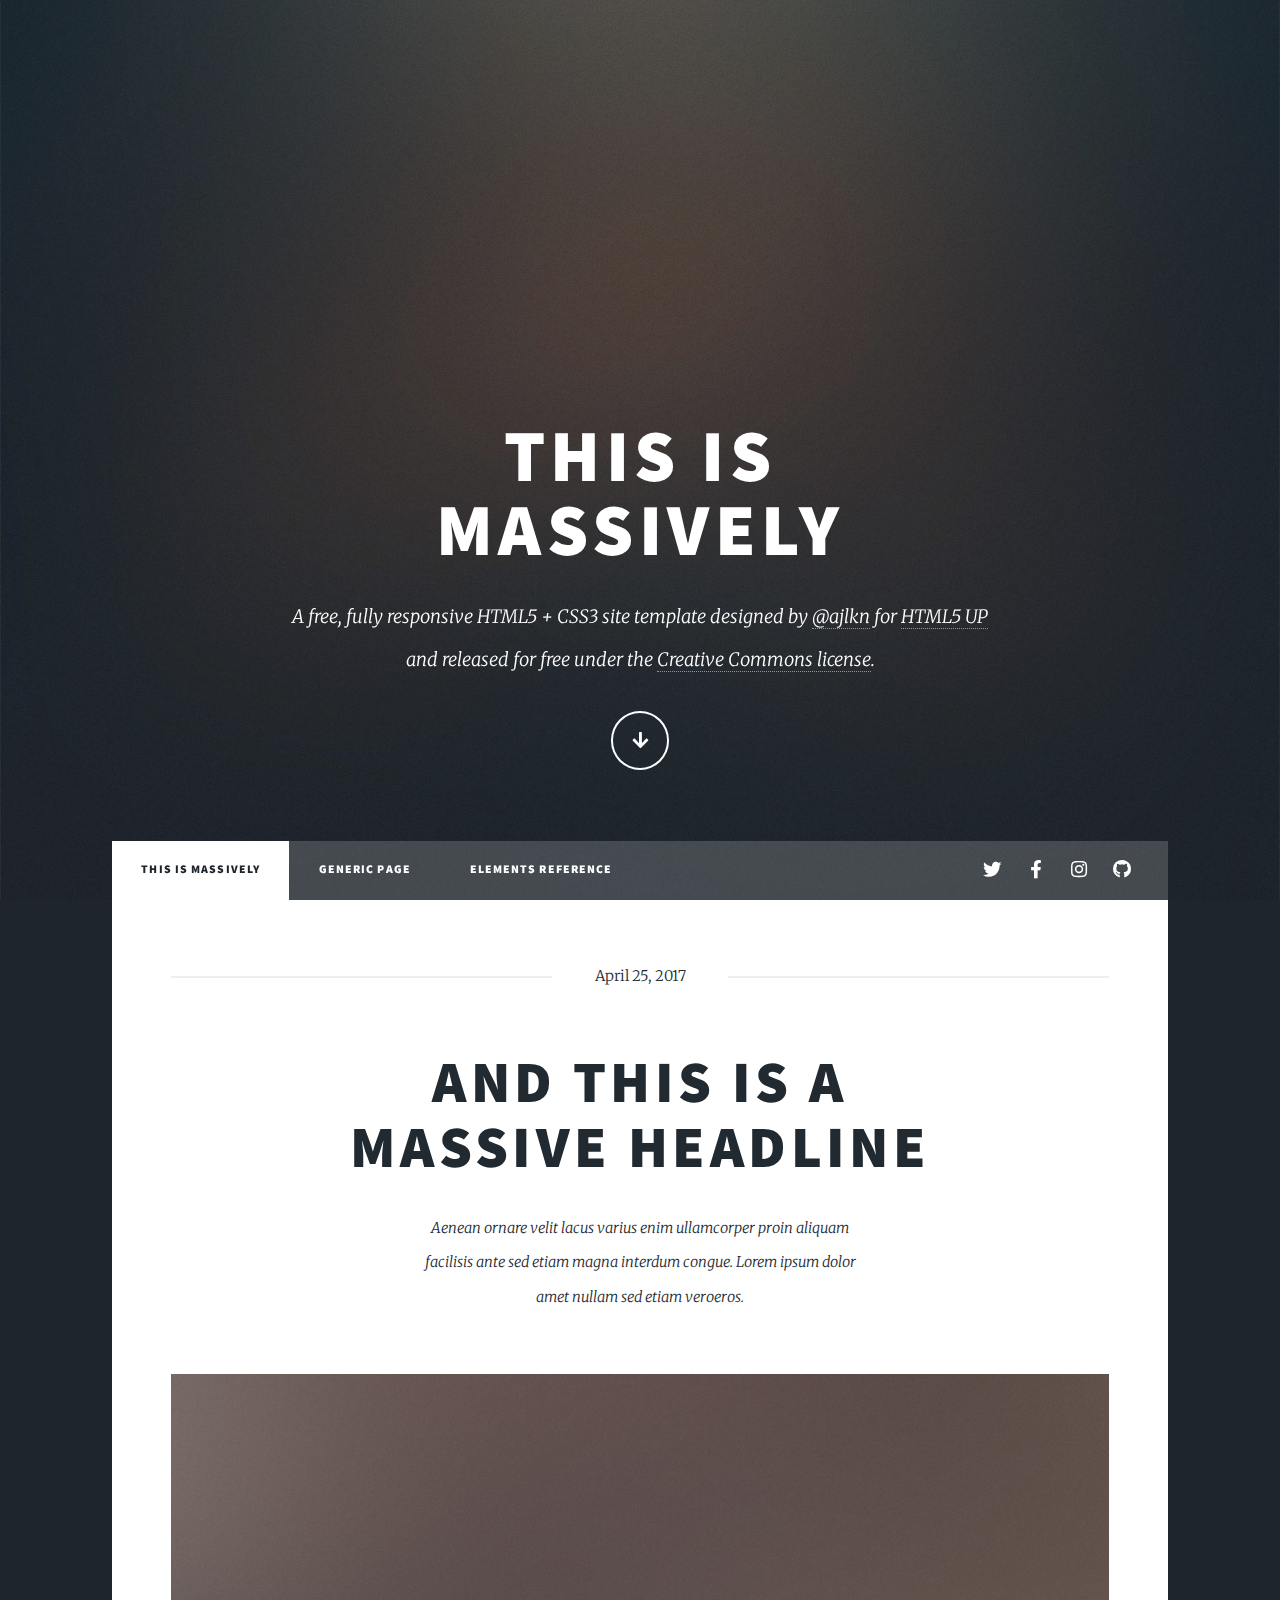
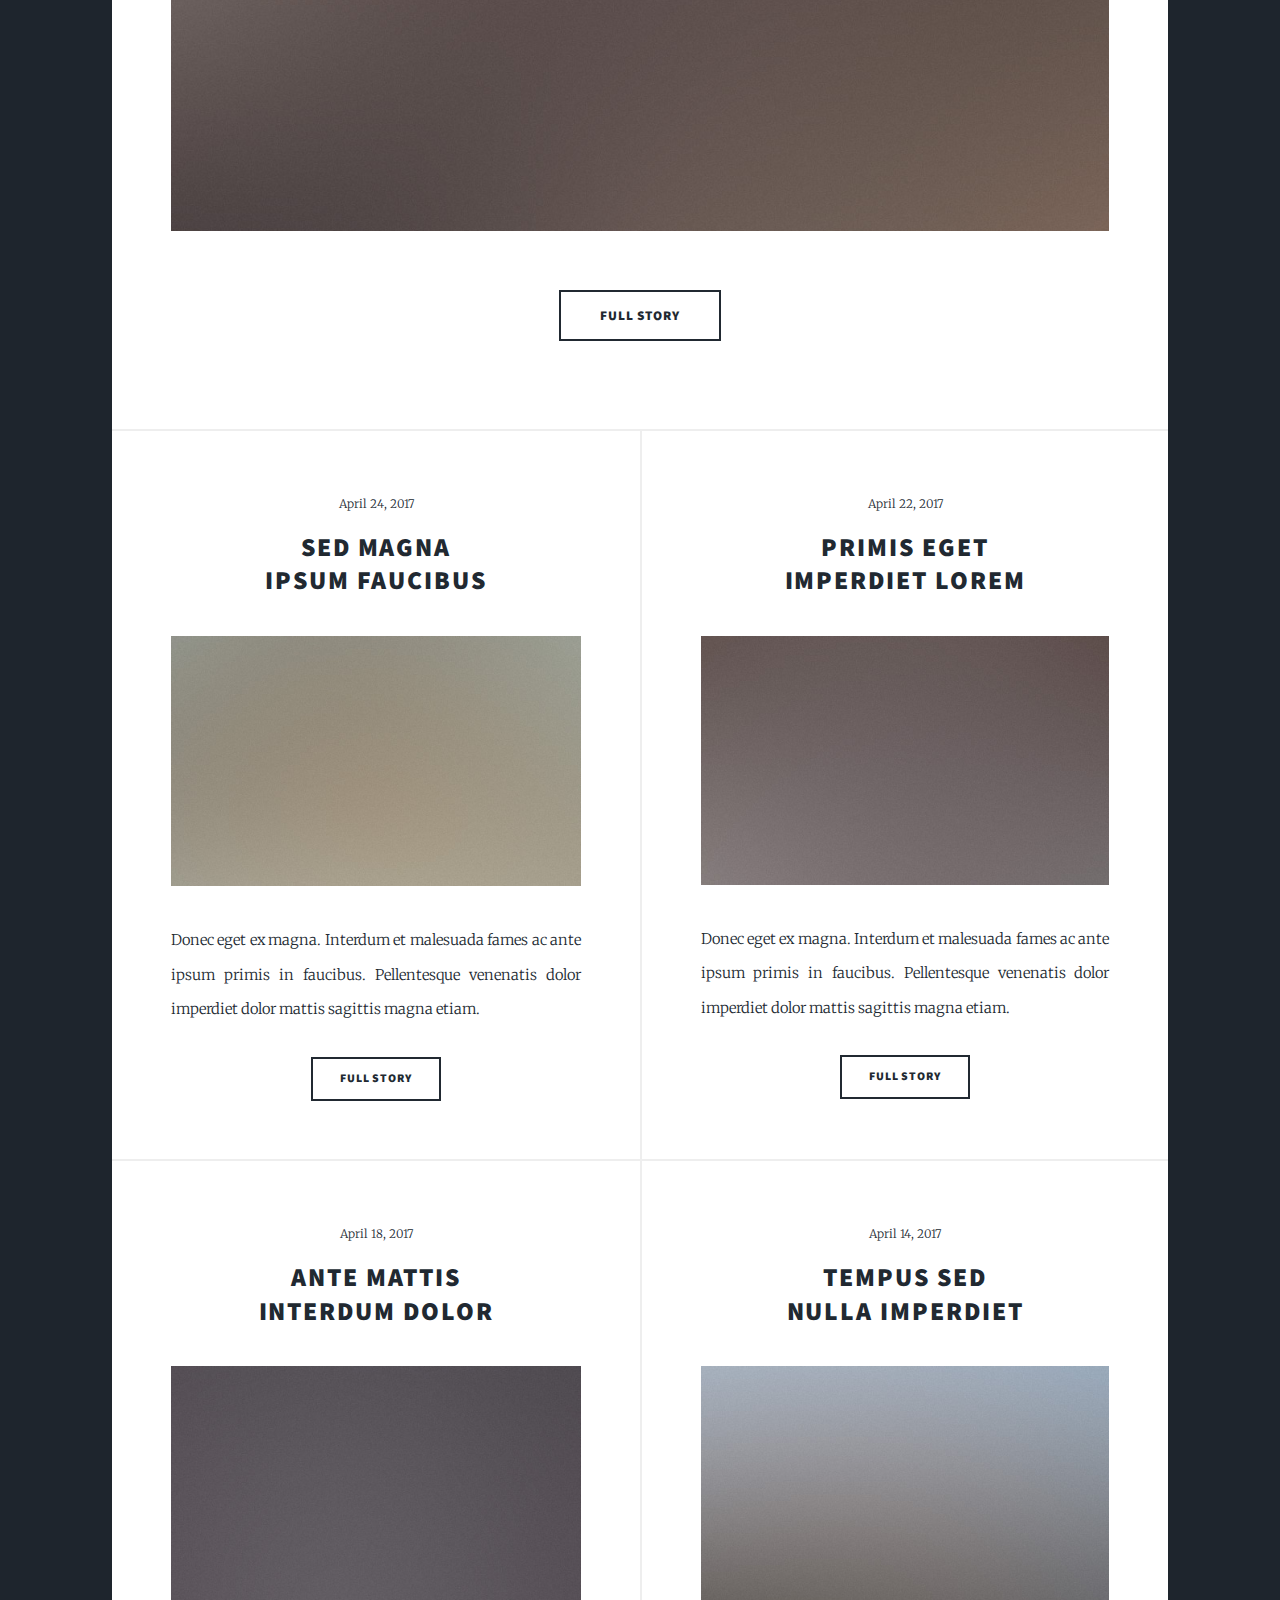
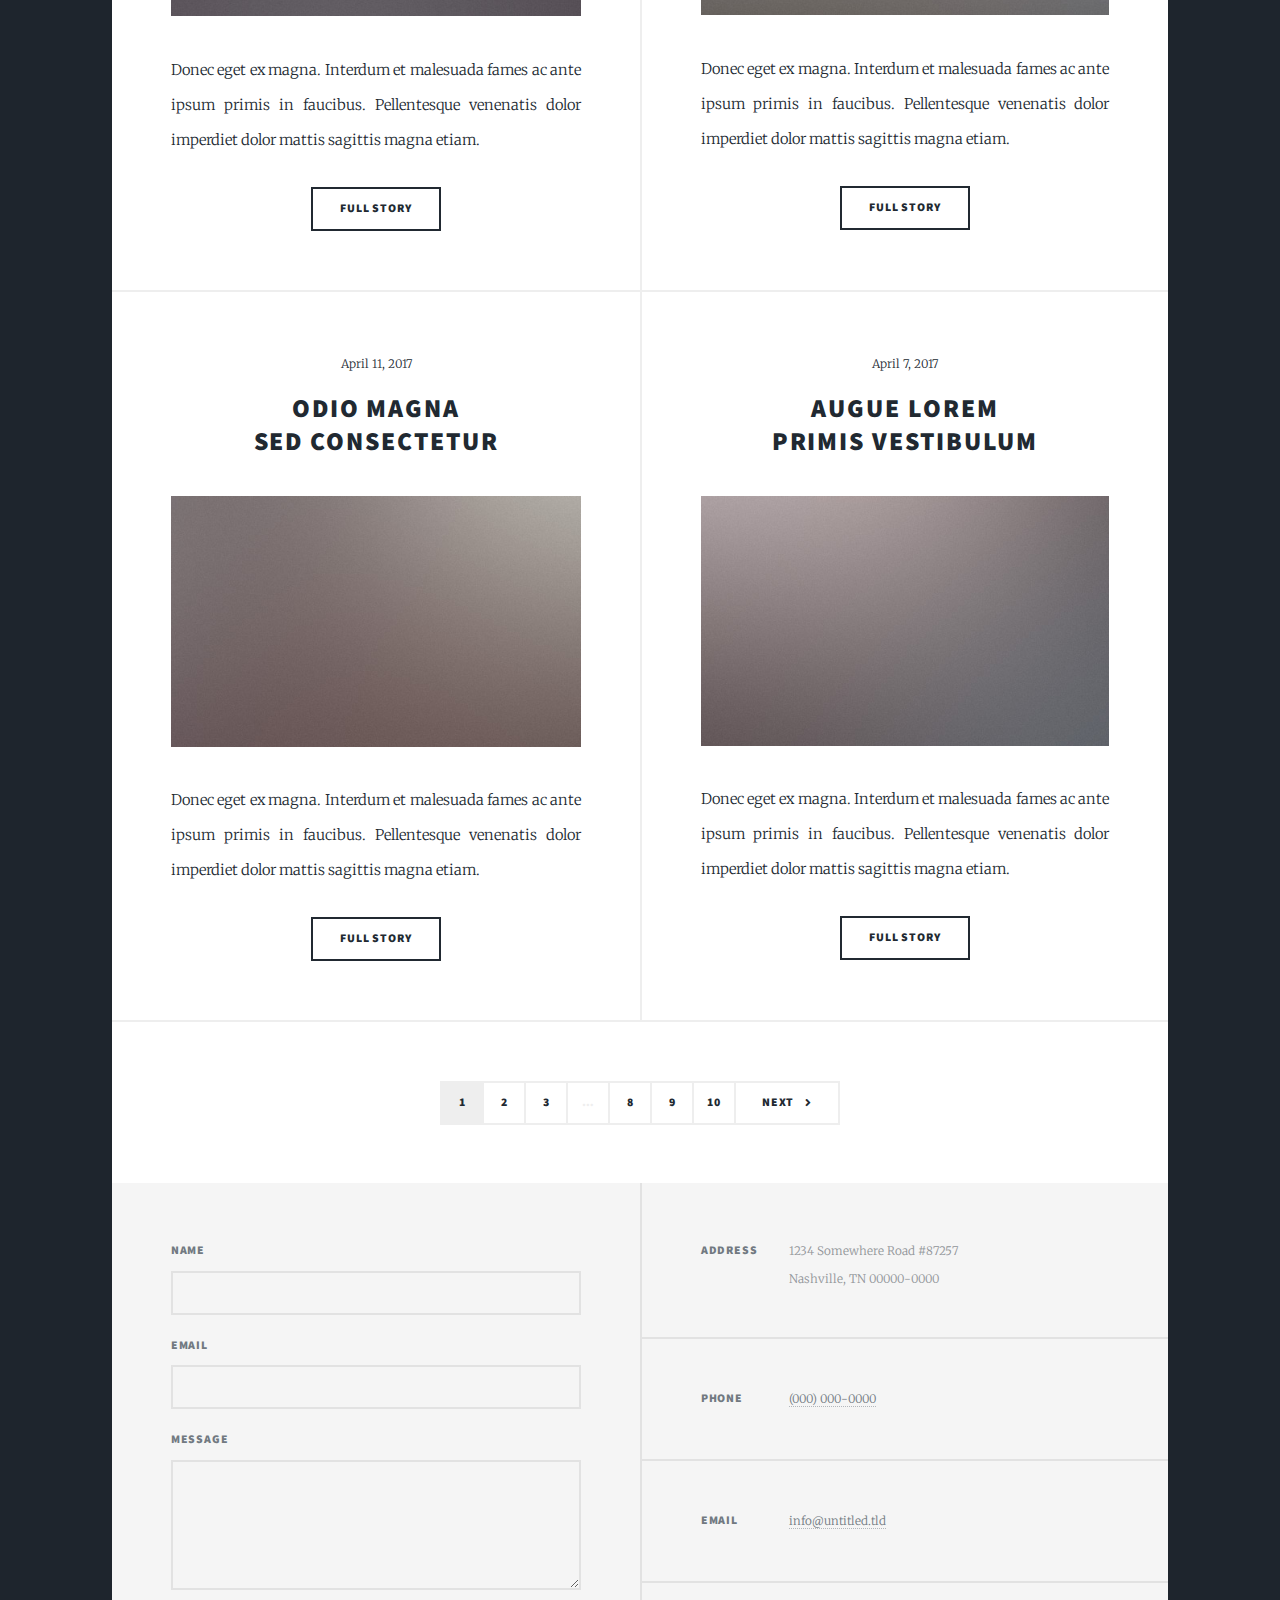
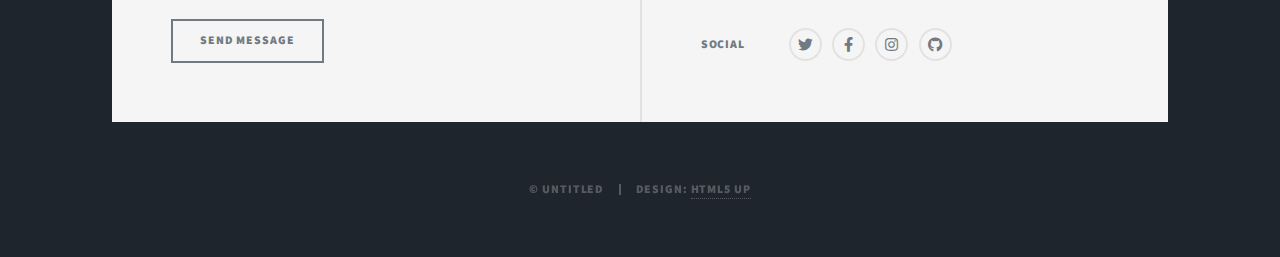
==== index.html @ b2ac71bd "first commit" ====
<!DOCTYPE HTML>
<!--
	Massively by HTML5 UP
	html5up.net | @ajlkn
	Free for personal and commercial use under the CCA 3.0 license (html5up.net/license)
-->
<html>
	<head>
		<title>Massively by HTML5 UP</title>
		<meta charset="utf-8" />
		<meta name="viewport" content="width=device-width, initial-scale=1, user-scalable=no" />
		<link rel="stylesheet" href="assets/css/main.css" />
		<noscript><link rel="stylesheet" href="assets/css/noscript.css" /></noscript>
	</head>
	<body class="is-preload">

		<!-- Wrapper -->
			<div id="wrapper" class="fade-in">

				<!-- Intro -->
					<div id="intro">
						<h1>This is<br />
						Massively</h1>
						<p>A free, fully responsive HTML5 + CSS3 site template designed by <a href="https://twitter.com/ajlkn">@ajlkn</a> for <a href="https://html5up.net">HTML5 UP</a><br />
						and released for free under the <a href="https://html5up.net/license">Creative Commons license</a>.</p>
						<ul class="actions">
							<li><a href="#header" class="button icon solid solo fa-arrow-down scrolly">Continue</a></li>
						</ul>
					</div>

				<!-- Header -->
					<header id="header">
						<a href="index.html" class="logo">Massively</a>
					</header>

				<!-- Nav -->
					<nav id="nav">
						<ul class="links">
							<li class="active"><a href="index.html">This is Massively</a></li>
							<li><a href="generic.html">Generic Page</a></li>
							<li><a href="elements.html">Elements Reference</a></li>
						</ul>
						<ul class="icons">
							<li><a href="#" class="icon brands fa-twitter"><span class="label">Twitter</span></a></li>
							<li><a href="#" class="icon brands fa-facebook-f"><span class="label">Facebook</span></a></li>
							<li><a href="#" class="icon brands fa-instagram"><span class="label">Instagram</span></a></li>
							<li><a href="#" class="icon brands fa-github"><span class="label">GitHub</span></a></li>
						</ul>
					</nav>

				<!-- Main -->
					<div id="main">

						<!-- Featured Post -->
							<article class="post featured">
								<header class="major">
									<span class="date">April 25, 2017</span>
									<h2><a href="#">And this is a<br />
									massive headline</a></h2>
									<p>Aenean ornare velit lacus varius enim ullamcorper proin aliquam<br />
									facilisis ante sed etiam magna interdum congue. Lorem ipsum dolor<br />
									amet nullam sed etiam veroeros.</p>
								</header>
								<a href="#" class="image main"><img src="images/pic01.jpg" alt="" /></a>
								<ul class="actions special">
									<li><a href="#" class="button large">Full Story</a></li>
								</ul>
							</article>

						<!-- Posts -->
							<section class="posts">
								<article>
									<header>
										<span class="date">April 24, 2017</span>
										<h2><a href="#">Sed magna<br />
										ipsum faucibus</a></h2>
									</header>
									<a href="#" class="image fit"><img src="images/pic02.jpg" alt="" /></a>
									<p>Donec eget ex magna. Interdum et malesuada fames ac ante ipsum primis in faucibus. Pellentesque venenatis dolor imperdiet dolor mattis sagittis magna etiam.</p>
									<ul class="actions special">
										<li><a href="#" class="button">Full Story</a></li>
									</ul>
								</article>
								<article>
									<header>
										<span class="date">April 22, 2017</span>
										<h2><a href="#">Primis eget<br />
										imperdiet lorem</a></h2>
									</header>
									<a href="#" class="image fit"><img src="images/pic03.jpg" alt="" /></a>
									<p>Donec eget ex magna. Interdum et malesuada fames ac ante ipsum primis in faucibus. Pellentesque venenatis dolor imperdiet dolor mattis sagittis magna etiam.</p>
									<ul class="actions special">
										<li><a href="#" class="button">Full Story</a></li>
									</ul>
								</article>
								<article>
									<header>
										<span class="date">April 18, 2017</span>
										<h2><a href="#">Ante mattis<br />
										interdum dolor</a></h2>
									</header>
									<a href="#" class="image fit"><img src="images/pic04.jpg" alt="" /></a>
									<p>Donec eget ex magna. Interdum et malesuada fames ac ante ipsum primis in faucibus. Pellentesque venenatis dolor imperdiet dolor mattis sagittis magna etiam.</p>
									<ul class="actions special">
										<li><a href="#" class="button">Full Story</a></li>
									</ul>
								</article>
								<article>
									<header>
										<span class="date">April 14, 2017</span>
										<h2><a href="#">Tempus sed<br />
										nulla imperdiet</a></h2>
									</header>
									<a href="#" class="image fit"><img src="images/pic05.jpg" alt="" /></a>
									<p>Donec eget ex magna. Interdum et malesuada fames ac ante ipsum primis in faucibus. Pellentesque venenatis dolor imperdiet dolor mattis sagittis magna etiam.</p>
									<ul class="actions special">
										<li><a href="#" class="button">Full Story</a></li>
									</ul>
								</article>
								<article>
									<header>
										<span class="date">April 11, 2017</span>
										<h2><a href="#">Odio magna<br />
										sed consectetur</a></h2>
									</header>
									<a href="#" class="image fit"><img src="images/pic06.jpg" alt="" /></a>
									<p>Donec eget ex magna. Interdum et malesuada fames ac ante ipsum primis in faucibus. Pellentesque venenatis dolor imperdiet dolor mattis sagittis magna etiam.</p>
									<ul class="actions special">
										<li><a href="#" class="button">Full Story</a></li>
									</ul>
								</article>
								<article>
									<header>
										<span class="date">April 7, 2017</span>
										<h2><a href="#">Augue lorem<br />
										primis vestibulum</a></h2>
									</header>
									<a href="#" class="image fit"><img src="images/pic07.jpg" alt="" /></a>
									<p>Donec eget ex magna. Interdum et malesuada fames ac ante ipsum primis in faucibus. Pellentesque venenatis dolor imperdiet dolor mattis sagittis magna etiam.</p>
									<ul class="actions special">
										<li><a href="#" class="button">Full Story</a></li>
									</ul>
								</article>
							</section>

						<!-- Footer -->
							<footer>
								<div class="pagination">
									<!--<a href="#" class="previous">Prev</a>-->
									<a href="#" class="page active">1</a>
									<a href="#" class="page">2</a>
									<a href="#" class="page">3</a>
									<span class="extra">&hellip;</span>
									<a href="#" class="page">8</a>
									<a href="#" class="page">9</a>
									<a href="#" class="page">10</a>
									<a href="#" class="next">Next</a>
								</div>
							</footer>

					</div>

				<!-- Footer -->
					<footer id="footer">
						<section>
							<form method="post" action="#">
								<div class="fields">
									<div class="field">
										<label for="name">Name</label>
										<input type="text" name="name" id="name" />
									</div>
									<div class="field">
										<label for="email">Email</label>
										<input type="text" name="email" id="email" />
									</div>
									<div class="field">
										<label for="message">Message</label>
										<textarea name="message" id="message" rows="3"></textarea>
									</div>
								</div>
								<ul class="actions">
									<li><input type="submit" value="Send Message" /></li>
								</ul>
							</form>
						</section>
						<section class="split contact">
							<section class="alt">
								<h3>Address</h3>
								<p>1234 Somewhere Road #87257<br />
								Nashville, TN 00000-0000</p>
							</section>
							<section>
								<h3>Phone</h3>
								<p><a href="#">(000) 000-0000</a></p>
							</section>
							<section>
								<h3>Email</h3>
								<p><a href="#">info@untitled.tld</a></p>
							</section>
							<section>
								<h3>Social</h3>
								<ul class="icons alt">
									<li><a href="#" class="icon brands alt fa-twitter"><span class="label">Twitter</span></a></li>
									<li><a href="#" class="icon brands alt fa-facebook-f"><span class="label">Facebook</span></a></li>
									<li><a href="#" class="icon brands alt fa-instagram"><span class="label">Instagram</span></a></li>
									<li><a href="#" class="icon brands alt fa-github"><span class="label">GitHub</span></a></li>
								</ul>
							</section>
						</section>
					</footer>

				<!-- Copyright -->
					<div id="copyright">
						<ul><li>&copy; Untitled</li><li>Design: <a href="https://html5up.net">HTML5 UP</a></li></ul>
					</div>

			</div>

		<!-- Scripts -->
			<script src="assets/js/jquery.min.js"></script>
			<script src="assets/js/jquery.scrollex.min.js"></script>
			<script src="assets/js/jquery.scrolly.min.js"></script>
			<script src="assets/js/browser.min.js"></script>
			<script src="assets/js/breakpoints.min.js"></script>
			<script src="assets/js/util.js"></script>
			<script src="assets/js/main.js"></script>

	</body>
</html>
---- assets/css/main.css ----
@import url(fontawesome-all.min.css);
@import url("https://fonts.googleapis.com/css?family=Merriweather:300,700,300italic,700italic|Source+Sans+Pro:900");

/*
	Massively by HTML5 UP
	html5up.net | @ajlkn
	Free for personal and commercial use under the CCA 3.0 license (html5up.net/license)
*/

html, body, div, span, applet, object,
iframe, h1, h2, h3, h4, h5, h6, p, blockquote,
pre, a, abbr, acronym, address, big, cite,
code, del, dfn, em, img, ins, kbd, q, s, samp,
small, strike, strong, sub, sup, tt, var, b,
u, i, center, dl, dt, dd, ol, ul, li, fieldset,
form, label, legend, table, caption, tbody,
tfoot, thead, tr, th, td, article, aside,
canvas, details, embed, figure, figcaption,
footer, header, hgroup, menu, nav, output, ruby,
section, summary, time, mark, audio, video {
	margin: 0;
	padding: 0;
	border: 0;
	font-size: 100%;
	font: inherit;
	vertical-align: baseline;}

article, aside, details, figcaption, figure,
footer, header, hgroup, menu, nav, section {
	display: block;}

body {
	line-height: 1;
}

ol, ul {
	list-style: none;
}

blockquote, q {
	quotes: none;
}

	blockquote:before, blockquote:after, q:before, q:after {
		content: '';
		content: none;
	}

table {
	border-collapse: collapse;
	border-spacing: 0;
}

body {
	-webkit-text-size-adjust: none;
}

mark {
	background-color: transparent;
	color: inherit;
}

input::-moz-focus-inner {
	border: 0;
	padding: 0;
}

input, select, textarea {
	-moz-appearance: none;
	-webkit-appearance: none;
	-ms-appearance: none;
	appearance: none;
}

/* Basic */

	@-ms-viewport {
		width: device-width;
	}

	body {
		-ms-overflow-style: scrollbar;
	}

	@media screen and (max-width: 480px) {

		html, body {
			min-width: 320px;
		}

	}

	html {
		box-sizing: border-box;
	}

	*, *:before, *:after {
		box-sizing: inherit;
	}

	body {
		background-color: #1e252d;
	}

		body.is-preload *, body.is-preload *:before, body.is-preload *:after {
			-moz-animation: none !important;
			-webkit-animation: none !important;
			-ms-animation: none !important;
			animation: none !important;
			-moz-transition: none !important;
			-webkit-transition: none !important;
			-ms-transition: none !important;
			transition: none !important;
		}

/* Type */

	html {
		font-size: 16pt;
	}

		@media screen and (max-width: 1680px) {

			html {
				font-size: 12pt;
			}

		}

		@media screen and (max-width: 1280px) {

			html {
				font-size: 11pt;
			}

		}

		@media screen and (max-width: 360px) {

			html {
				font-size: 10pt;
			}

		}

	body {
		color: #212931;
	}

	body, input, select, textarea {
		font-family: "Merriweather", Georgia, serif;
		font-weight: 300;
		font-size: 1rem;
		line-height: 2.375;
	}

	a {
		-moz-transition: color 0.2s ease-in-out, background-color 0.2s ease-in-out, border-color 0.2s ease-in-out, box-shadow 0.2s ease-in-out;
		-webkit-transition: color 0.2s ease-in-out, background-color 0.2s ease-in-out, border-color 0.2s ease-in-out, box-shadow 0.2s ease-in-out;
		-ms-transition: color 0.2s ease-in-out, background-color 0.2s ease-in-out, border-color 0.2s ease-in-out, box-shadow 0.2s ease-in-out;
		transition: color 0.2s ease-in-out, background-color 0.2s ease-in-out, border-color 0.2s ease-in-out, box-shadow 0.2s ease-in-out;
		border-bottom: dotted 1px;
		text-decoration: none;
	}

		a:hover {
			border-bottom-color: transparent;
		}

	strong, b {
		font-weight: 600;
	}

	em, i {
		font-style: italic;
	}

	p {
		text-align: justify;
		margin: 0 0 2rem 0;
	}

	h1, h2, h3, h4, h5, h6 {
		font-family: "Source Sans Pro", Helvetica, sans-serif;
		font-weight: 900;
		line-height: 1.5;
		letter-spacing: 0.075em;
		text-transform: uppercase;
		margin: 0 0 1rem 0;
	}

		h1 a, h2 a, h3 a, h4 a, h5 a, h6 a {
			border-bottom: 0;
			color: inherit;
			text-decoration: none;
		}

	h1 {
		font-size: 4rem;
		line-height: 1.1;
		margin: 0 0 2rem 0;
	}

	h2 {
		font-size: 1.75rem;
		line-height: 1.3;
		margin: 0 0 1.5rem 0;
	}

	h3 {
		font-size: 1.25rem;
		margin: 0 0 1.5rem 0;
	}

	h4 {
		font-size: 1rem;
	}

	h5 {
		font-size: 0.9rem;
	}

	h6 {
		font-size: 0.8rem;
	}

	sub {
		font-size: 0.8rem;
		position: relative;
		top: 0.5rem;
	}

	sup {
		font-size: 0.8rem;
		position: relative;
		top: -0.5rem;
	}

	blockquote {
		border-left: solid 4px;
		font-style: italic;
		margin: 0 0 2rem 0;
		padding: 0.5rem 0 0.5rem 2rem;
	}

	code {
		border: solid 2px;
		font-family: "Courier New", monospace;
		font-size: 0.9rem;
		margin: 0 0.25rem;
		padding: 0.25rem 0.65rem;
	}

	pre {
		-webkit-overflow-scrolling: touch;
		font-family: "Courier New", monospace;
		font-size: 0.9rem;
		margin: 0 0 2rem 0;
	}

		pre code {
			display: block;
			line-height: 1.75;
			padding: 1rem 1.5rem;
			overflow-x: auto;
		}

	hr {
		border: 0;
		border-bottom: solid 2px;
		margin: 3rem 0;
	}

		hr.major {
			margin: 5rem 0;
		}

	.align-left {
		text-align: left;
	}

	.align-center {
		text-align: center;
	}

	.align-right {
		text-align: right;
	}

	input, select, textarea {
		color: #212931;
	}

	a {
		color: #212931;
		border-bottom-color: rgba(33, 41, 49, 0.5);
	}

		a:hover {
			border-bottom-color: transparent;
			color: #18bfef !important;
		}

	strong, b {
		color: #212931;
	}

	h1, h2, h3, h4, h5, h6 {
		color: #212931;
	}

	blockquote {
		border-left-color: #eeeeee;
	}

	code {
		background: rgba(220, 220, 220, 0.25);
		border-color: #eeeeee;
	}

	hr {
		border-bottom-color: #eeeeee;
	}

/* Row */

	.row {
		display: flex;
		flex-wrap: wrap;
		box-sizing: border-box;
		align-items: stretch;
	}

		.row > * {
			box-sizing: border-box;
		}

		.row.gtr-uniform > * > :last-child {
			margin-bottom: 0;
		}

		.row.aln-left {
			justify-content: flex-start;
		}

		.row.aln-center {
			justify-content: center;
		}

		.row.aln-right {
			justify-content: flex-end;
		}

		.row.aln-top {
			align-items: flex-start;
		}

		.row.aln-middle {
			align-items: center;
		}

		.row.aln-bottom {
			align-items: flex-end;
		}

		.row > .imp {
			order: -1;
		}

		.row > .col-1 {
			width: 8.33333%;
		}

		.row > .off-1 {
			margin-left: 8.33333%;
		}

		.row > .col-2 {
			width: 16.66667%;
		}

		.row > .off-2 {
			margin-left: 16.66667%;
		}

		.row > .col-3 {
			width: 25%;
		}

		.row > .off-3 {
			margin-left: 25%;
		}

		.row > .col-4 {
			width: 33.33333%;
		}

		.row > .off-4 {
			margin-left: 33.33333%;
		}

		.row > .col-5 {
			width: 41.66667%;
		}

		.row > .off-5 {
			margin-left: 41.66667%;
		}

		.row > .col-6 {
			width: 50%;
		}

		.row > .off-6 {
			margin-left: 50%;
		}

		.row > .col-7 {
			width: 58.33333%;
		}

		.row > .off-7 {
			margin-left: 58.33333%;
		}

		.row > .col-8 {
			width: 66.66667%;
		}

		.row > .off-8 {
			margin-left: 66.66667%;
		}

		.row > .col-9 {
			width: 75%;
		}

		.row > .off-9 {
			margin-left: 75%;
		}

		.row > .col-10 {
			width: 83.33333%;
		}

		.row > .off-10 {
			margin-left: 83.33333%;
		}

		.row > .col-11 {
			width: 91.66667%;
		}

		.row > .off-11 {
			margin-left: 91.66667%;
		}

		.row > .col-12 {
			width: 100%;
		}

		.row > .off-12 {
			margin-left: 100%;
		}

		.row.gtr-0 {
			margin-top: 0;
			margin-left: 0rem;
		}

			.row.gtr-0 > * {
				padding: 0 0 0 0rem;
			}

			.row.gtr-0.gtr-uniform {
				margin-top: 0rem;
			}

				.row.gtr-0.gtr-uniform > * {
					padding-top: 0rem;
				}

		.row.gtr-25 {
			margin-top: 0;
			margin-left: -0.375rem;
		}

			.row.gtr-25 > * {
				padding: 0 0 0 0.375rem;
			}

			.row.gtr-25.gtr-uniform {
				margin-top: -0.375rem;
			}

				.row.gtr-25.gtr-uniform > * {
					padding-top: 0.375rem;
				}

		.row.gtr-50 {
			margin-top: 0;
			margin-left: -0.75rem;
		}

			.row.gtr-50 > * {
				padding: 0 0 0 0.75rem;
			}

			.row.gtr-50.gtr-uniform {
				margin-top: -0.75rem;
			}

				.row.gtr-50.gtr-uniform > * {
					padding-top: 0.75rem;
				}

		.row {
			margin-top: 0;
			margin-left: -1.5rem;
		}

			.row > * {
				padding: 0 0 0 1.5rem;
			}

			.row.gtr-uniform {
				margin-top: -1.5rem;
			}

				.row.gtr-uniform > * {
					padding-top: 1.5rem;
				}

		.row.gtr-150 {
			margin-top: 0;
			margin-left: -2.25rem;
		}

			.row.gtr-150 > * {
				padding: 0 0 0 2.25rem;
			}

			.row.gtr-150.gtr-uniform {
				margin-top: -2.25rem;
			}

				.row.gtr-150.gtr-uniform > * {
					padding-top: 2.25rem;
				}

		.row.gtr-200 {
			margin-top: 0;
			margin-left: -3rem;
		}

			.row.gtr-200 > * {
				padding: 0 0 0 3rem;
			}

			.row.gtr-200.gtr-uniform {
				margin-top: -3rem;
			}

				.row.gtr-200.gtr-uniform > * {
					padding-top: 3rem;
				}

		@media screen and (max-width: 1680px) {

			.row {
				display: flex;
				flex-wrap: wrap;
				box-sizing: border-box;
				align-items: stretch;
			}

				.row > * {
					box-sizing: border-box;
				}

				.row.gtr-uniform > * > :last-child {
					margin-bottom: 0;
				}

				.row.aln-left {
					justify-content: flex-start;
				}

				.row.aln-center {
					justify-content: center;
				}

				.row.aln-right {
					justify-content: flex-end;
				}

				.row.aln-top {
					align-items: flex-start;
				}

				.row.aln-middle {
					align-items: center;
				}

				.row.aln-bottom {
					align-items: flex-end;
				}

				.row > .imp-xlarge {
					order: -1;
				}

				.row > .col-1-xlarge {
					width: 8.33333%;
				}

				.row > .off-1-xlarge {
					margin-left: 8.33333%;
				}

				.row > .col-2-xlarge {
					width: 16.66667%;
				}

				.row > .off-2-xlarge {
					margin-left: 16.66667%;
				}

				.row > .col-3-xlarge {
					width: 25%;
				}

				.row > .off-3-xlarge {
					margin-left: 25%;
				}

				.row > .col-4-xlarge {
					width: 33.33333%;
				}

				.row > .off-4-xlarge {
					margin-left: 33.33333%;
				}

				.row > .col-5-xlarge {
					width: 41.66667%;
				}

				.row > .off-5-xlarge {
					margin-left: 41.66667%;
				}

				.row > .col-6-xlarge {
					width: 50%;
				}

				.row > .off-6-xlarge {
					margin-left: 50%;
				}

				.row > .col-7-xlarge {
					width: 58.33333%;
				}

				.row > .off-7-xlarge {
					margin-left: 58.33333%;
				}

				.row > .col-8-xlarge {
					width: 66.66667%;
				}

				.row > .off-8-xlarge {
					margin-left: 66.66667%;
				}

				.row > .col-9-xlarge {
					width: 75%;
				}

				.row > .off-9-xlarge {
					margin-left: 75%;
				}

				.row > .col-10-xlarge {
					width: 83.33333%;
				}

				.row > .off-10-xlarge {
					margin-left: 83.33333%;
				}

				.row > .col-11-xlarge {
					width: 91.66667%;
				}

				.row > .off-11-xlarge {
					margin-left: 91.66667%;
				}

				.row > .col-12-xlarge {
					width: 100%;
				}

				.row > .off-12-xlarge {
					margin-left: 100%;
				}

				.row.gtr-0 {
					margin-top: 0;
					margin-left: 0rem;
				}

					.row.gtr-0 > * {
						padding: 0 0 0 0rem;
					}

					.row.gtr-0.gtr-uniform {
						margin-top: 0rem;
					}

						.row.gtr-0.gtr-uniform > * {
							padding-top: 0rem;
						}

				.row.gtr-25 {
					margin-top: 0;
					margin-left: -0.375rem;
				}

					.row.gtr-25 > * {
						padding: 0 0 0 0.375rem;
					}

					.row.gtr-25.gtr-uniform {
						margin-top: -0.375rem;
					}

						.row.gtr-25.gtr-uniform > * {
							padding-top: 0.375rem;
						}

				.row.gtr-50 {
					margin-top: 0;
					margin-left: -0.75rem;
				}

					.row.gtr-50 > * {
						padding: 0 0 0 0.75rem;
					}

					.row.gtr-50.gtr-uniform {
						margin-top: -0.75rem;
					}

						.row.gtr-50.gtr-uniform > * {
							padding-top: 0.75rem;
						}

				.row {
					margin-top: 0;
					margin-left: -1.5rem;
				}

					.row > * {
						padding: 0 0 0 1.5rem;
					}

					.row.gtr-uniform {
						margin-top: -1.5rem;
					}

						.row.gtr-uniform > * {
							padding-top: 1.5rem;
						}

				.row.gtr-150 {
					margin-top: 0;
					margin-left: -2.25rem;
				}

					.row.gtr-150 > * {
						padding: 0 0 0 2.25rem;
					}

					.row.gtr-150.gtr-uniform {
						margin-top: -2.25rem;
					}

						.row.gtr-150.gtr-uniform > * {
							padding-top: 2.25rem;
						}

				.row.gtr-200 {
					margin-top: 0;
					margin-left: -3rem;
				}

					.row.gtr-200 > * {
						padding: 0 0 0 3rem;
					}

					.row.gtr-200.gtr-uniform {
						margin-top: -3rem;
					}

						.row.gtr-200.gtr-uniform > * {
							padding-top: 3rem;
						}

		}

		@media screen and (max-width: 1280px) {

			.row {
				display: flex;
				flex-wrap: wrap;
				box-sizing: border-box;
				align-items: stretch;
			}

				.row > * {
					box-sizing: border-box;
				}

				.row.gtr-uniform > * > :last-child {
					margin-bottom: 0;
				}

				.row.aln-left {
					justify-content: flex-start;
				}

				.row.aln-center {
					justify-content: center;
				}

				.row.aln-right {
					justify-content: flex-end;
				}

				.row.aln-top {
					align-items: flex-start;
				}

				.row.aln-middle {
					align-items: center;
				}

				.row.aln-bottom {
					align-items: flex-end;
				}

				.row > .imp-large {
					order: -1;
				}

				.row > .col-1-large {
					width: 8.33333%;
				}

				.row > .off-1-large {
					margin-left: 8.33333%;
				}

				.row > .col-2-large {
					width: 16.66667%;
				}

				.row > .off-2-large {
					margin-left: 16.66667%;
				}

				.row > .col-3-large {
					width: 25%;
				}

				.row > .off-3-large {
					margin-left: 25%;
				}

				.row > .col-4-large {
					width: 33.33333%;
				}

				.row > .off-4-large {
					margin-left: 33.33333%;
				}

				.row > .col-5-large {
					width: 41.66667%;
				}

				.row > .off-5-large {
					margin-left: 41.66667%;
				}

				.row > .col-6-large {
					width: 50%;
				}

				.row > .off-6-large {
					margin-left: 50%;
				}

				.row > .col-7-large {
					width: 58.33333%;
				}

				.row > .off-7-large {
					margin-left: 58.33333%;
				}

				.row > .col-8-large {
					width: 66.66667%;
				}

				.row > .off-8-large {
					margin-left: 66.66667%;
				}

				.row > .col-9-large {
					width: 75%;
				}

				.row > .off-9-large {
					margin-left: 75%;
				}

				.row > .col-10-large {
					width: 83.33333%;
				}

				.row > .off-10-large {
					margin-left: 83.33333%;
				}

				.row > .col-11-large {
					width: 91.66667%;
				}

				.row > .off-11-large {
					margin-left: 91.66667%;
				}

				.row > .col-12-large {
					width: 100%;
				}

				.row > .off-12-large {
					margin-left: 100%;
				}

				.row.gtr-0 {
					margin-top: 0;
					margin-left: 0rem;
				}

					.row.gtr-0 > * {
						padding: 0 0 0 0rem;
					}

					.row.gtr-0.gtr-uniform {
						margin-top: 0rem;
					}

						.row.gtr-0.gtr-uniform > * {
							padding-top: 0rem;
						}

				.row.gtr-25 {
					margin-top: 0;
					margin-left: -0.375rem;
				}

					.row.gtr-25 > * {
						padding: 0 0 0 0.375rem;
					}

					.row.gtr-25.gtr-uniform {
						margin-top: -0.375rem;
					}

						.row.gtr-25.gtr-uniform > * {
							padding-top: 0.375rem;
						}

				.row.gtr-50 {
					margin-top: 0;
					margin-left: -0.75rem;
				}

					.row.gtr-50 > * {
						padding: 0 0 0 0.75rem;
					}

					.row.gtr-50.gtr-uniform {
						margin-top: -0.75rem;
					}

						.row.gtr-50.gtr-uniform > * {
							padding-top: 0.75rem;
						}

				.row {
					margin-top: 0;
					margin-left: -1.5rem;
				}

					.row > * {
						padding: 0 0 0 1.5rem;
					}

					.row.gtr-uniform {
						margin-top: -1.5rem;
					}

						.row.gtr-uniform > * {
							padding-top: 1.5rem;
						}

				.row.gtr-150 {
					margin-top: 0;
					margin-left: -2.25rem;
				}

					.row.gtr-150 > * {
						padding: 0 0 0 2.25rem;
					}

					.row.gtr-150.gtr-uniform {
						margin-top: -2.25rem;
					}

						.row.gtr-150.gtr-uniform > * {
							padding-top: 2.25rem;
						}

				.row.gtr-200 {
					margin-top: 0;
					margin-left: -3rem;
				}

					.row.gtr-200 > * {
						padding: 0 0 0 3rem;
					}

					.row.gtr-200.gtr-uniform {
						margin-top: -3rem;
					}

						.row.gtr-200.gtr-uniform > * {
							padding-top: 3rem;
						}

		}

		@media screen and (max-width: 980px) {

			.row {
				display: flex;
				flex-wrap: wrap;
				box-sizing: border-box;
				align-items: stretch;
			}

				.row > * {
					box-sizing: border-box;
				}

				.row.gtr-uniform > * > :last-child {
					margin-bottom: 0;
				}

				.row.aln-left {
					justify-content: flex-start;
				}

				.row.aln-center {
					justify-content: center;
				}

				.row.aln-right {
					justify-content: flex-end;
				}

				.row.aln-top {
					align-items: flex-start;
				}

				.row.aln-middle {
					align-items: center;
				}

				.row.aln-bottom {
					align-items: flex-end;
				}

				.row > .imp-medium {
					order: -1;
				}

				.row > .col-1-medium {
					width: 8.33333%;
				}

				.row > .off-1-medium {
					margin-left: 8.33333%;
				}

				.row > .col-2-medium {
					width: 16.66667%;
				}

				.row > .off-2-medium {
					margin-left: 16.66667%;
				}

				.row > .col-3-medium {
					width: 25%;
				}

				.row > .off-3-medium {
					margin-left: 25%;
				}

				.row > .col-4-medium {
					width: 33.33333%;
				}

				.row > .off-4-medium {
					margin-left: 33.33333%;
				}

				.row > .col-5-medium {
					width: 41.66667%;
				}

				.row > .off-5-medium {
					margin-left: 41.66667%;
				}

				.row > .col-6-medium {
					width: 50%;
				}

				.row > .off-6-medium {
					margin-left: 50%;
				}

				.row > .col-7-medium {
					width: 58.33333%;
				}

				.row > .off-7-medium {
					margin-left: 58.33333%;
				}

				.row > .col-8-medium {
					width: 66.66667%;
				}

				.row > .off-8-medium {
					margin-left: 66.66667%;
				}

				.row > .col-9-medium {
					width: 75%;
				}

				.row > .off-9-medium {
					margin-left: 75%;
				}

				.row > .col-10-medium {
					width: 83.33333%;
				}

				.row > .off-10-medium {
					margin-left: 83.33333%;
				}

				.row > .col-11-medium {
					width: 91.66667%;
				}

				.row > .off-11-medium {
					margin-left: 91.66667%;
				}

				.row > .col-12-medium {
					width: 100%;
				}

				.row > .off-12-medium {
					margin-left: 100%;
				}

				.row.gtr-0 {
					margin-top: 0;
					margin-left: 0rem;
				}

					.row.gtr-0 > * {
						padding: 0 0 0 0rem;
					}

					.row.gtr-0.gtr-uniform {
						margin-top: 0rem;
					}

						.row.gtr-0.gtr-uniform > * {
							padding-top: 0rem;
						}

				.row.gtr-25 {
					margin-top: 0;
					margin-left: -0.375rem;
				}

					.row.gtr-25 > * {
						padding: 0 0 0 0.375rem;
					}

					.row.gtr-25.gtr-uniform {
						margin-top: -0.375rem;
					}

						.row.gtr-25.gtr-uniform > * {
							padding-top: 0.375rem;
						}

				.row.gtr-50 {
					margin-top: 0;
					margin-left: -0.75rem;
				}

					.row.gtr-50 > * {
						padding: 0 0 0 0.75rem;
					}

					.row.gtr-50.gtr-uniform {
						margin-top: -0.75rem;
					}

						.row.gtr-50.gtr-uniform > * {
							padding-top: 0.75rem;
						}

				.row {
					margin-top: 0;
					margin-left: -1.5rem;
				}

					.row > * {
						padding: 0 0 0 1.5rem;
					}

					.row.gtr-uniform {
						margin-top: -1.5rem;
					}

						.row.gtr-uniform > * {
							padding-top: 1.5rem;
						}

				.row.gtr-150 {
					margin-top: 0;
					margin-left: -2.25rem;
				}

					.row.gtr-150 > * {
						padding: 0 0 0 2.25rem;
					}

					.row.gtr-150.gtr-uniform {
						margin-top: -2.25rem;
					}

						.row.gtr-150.gtr-uniform > * {
							padding-top: 2.25rem;
						}

				.row.gtr-200 {
					margin-top: 0;
					margin-left: -3rem;
				}

					.row.gtr-200 > * {
						padding: 0 0 0 3rem;
					}

					.row.gtr-200.gtr-uniform {
						margin-top: -3rem;
					}

						.row.gtr-200.gtr-uniform > * {
							padding-top: 3rem;
						}

		}

		@media screen and (max-width: 736px) {

			.row {
				display: flex;
				flex-wrap: wrap;
				box-sizing: border-box;
				align-items: stretch;
			}

				.row > * {
					box-sizing: border-box;
				}

				.row.gtr-uniform > * > :last-child {
					margin-bottom: 0;
				}

				.row.aln-left {
					justify-content: flex-start;
				}

				.row.aln-center {
					justify-content: center;
				}

				.row.aln-right {
					justify-content: flex-end;
				}

				.row.aln-top {
					align-items: flex-start;
				}

				.row.aln-middle {
					align-items: center;
				}

				.row.aln-bottom {
					align-items: flex-end;
				}

				.row > .imp-small {
					order: -1;
				}

				.row > .col-1-small {
					width: 8.33333%;
				}

				.row > .off-1-small {
					margin-left: 8.33333%;
				}

				.row > .col-2-small {
					width: 16.66667%;
				}

				.row > .off-2-small {
					margin-left: 16.66667%;
				}

				.row > .col-3-small {
					width: 25%;
				}

				.row > .off-3-small {
					margin-left: 25%;
				}

				.row > .col-4-small {
					width: 33.33333%;
				}

				.row > .off-4-small {
					margin-left: 33.33333%;
				}

				.row > .col-5-small {
					width: 41.66667%;
				}

				.row > .off-5-small {
					margin-left: 41.66667%;
				}

				.row > .col-6-small {
					width: 50%;
				}

				.row > .off-6-small {
					margin-left: 50%;
				}

				.row > .col-7-small {
					width: 58.33333%;
				}

				.row > .off-7-small {
					margin-left: 58.33333%;
				}

				.row > .col-8-small {
					width: 66.66667%;
				}

				.row > .off-8-small {
					margin-left: 66.66667%;
				}

				.row > .col-9-small {
					width: 75%;
				}

				.row > .off-9-small {
					margin-left: 75%;
				}

				.row > .col-10-small {
					width: 83.33333%;
				}

				.row > .off-10-small {
					margin-left: 83.33333%;
				}

				.row > .col-11-small {
					width: 91.66667%;
				}

				.row > .off-11-small {
					margin-left: 91.66667%;
				}

				.row > .col-12-small {
					width: 100%;
				}

				.row > .off-12-small {
					margin-left: 100%;
				}

				.row.gtr-0 {
					margin-top: 0;
					margin-left: 0rem;
				}

					.row.gtr-0 > * {
						padding: 0 0 0 0rem;
					}

					.row.gtr-0.gtr-uniform {
						margin-top: 0rem;
					}

						.row.gtr-0.gtr-uniform > * {
							padding-top: 0rem;
						}

				.row.gtr-25 {
					margin-top: 0;
					margin-left: -0.375rem;
				}

					.row.gtr-25 > * {
						padding: 0 0 0 0.375rem;
					}

					.row.gtr-25.gtr-uniform {
						margin-top: -0.375rem;
					}

						.row.gtr-25.gtr-uniform > * {
							padding-top: 0.375rem;
						}

				.row.gtr-50 {
					margin-top: 0;
					margin-left: -0.75rem;
				}

					.row.gtr-50 > * {
						padding: 0 0 0 0.75rem;
					}

					.row.gtr-50.gtr-uniform {
						margin-top: -0.75rem;
					}

						.row.gtr-50.gtr-uniform > * {
							padding-top: 0.75rem;
						}

				.row {
					margin-top: 0;
					margin-left: -1.5rem;
				}

					.row > * {
						padding: 0 0 0 1.5rem;
					}

					.row.gtr-uniform {
						margin-top: -1.5rem;
					}

						.row.gtr-uniform > * {
							padding-top: 1.5rem;
						}

				.row.gtr-150 {
					margin-top: 0;
					margin-left: -2.25rem;
				}

					.row.gtr-150 > * {
						padding: 0 0 0 2.25rem;
					}

					.row.gtr-150.gtr-uniform {
						margin-top: -2.25rem;
					}

						.row.gtr-150.gtr-uniform > * {
							padding-top: 2.25rem;
						}

				.row.gtr-200 {
					margin-top: 0;
					margin-left: -3rem;
				}

					.row.gtr-200 > * {
						padding: 0 0 0 3rem;
					}

					.row.gtr-200.gtr-uniform {
						margin-top: -3rem;
					}

						.row.gtr-200.gtr-uniform > * {
							padding-top: 3rem;
						}

		}

		@media screen and (max-width: 480px) {

			.row {
				display: flex;
				flex-wrap: wrap;
				box-sizing: border-box;
				align-items: stretch;
			}

				.row > * {
					box-sizing: border-box;
				}

				.row.gtr-uniform > * > :last-child {
					margin-bottom: 0;
				}

				.row.aln-left {
					justify-content: flex-start;
				}

				.row.aln-center {
					justify-content: center;
				}

				.row.aln-right {
					justify-content: flex-end;
				}

				.row.aln-top {
					align-items: flex-start;
				}

				.row.aln-middle {
					align-items: center;
				}

				.row.aln-bottom {
					align-items: flex-end;
				}

				.row > .imp-xsmall {
					order: -1;
				}

				.row > .col-1-xsmall {
					width: 8.33333%;
				}

				.row > .off-1-xsmall {
					margin-left: 8.33333%;
				}

				.row > .col-2-xsmall {
					width: 16.66667%;
				}

				.row > .off-2-xsmall {
					margin-left: 16.66667%;
				}

				.row > .col-3-xsmall {
					width: 25%;
				}

				.row > .off-3-xsmall {
					margin-left: 25%;
				}

				.row > .col-4-xsmall {
					width: 33.33333%;
				}

				.row > .off-4-xsmall {
					margin-left: 33.33333%;
				}

				.row > .col-5-xsmall {
					width: 41.66667%;
				}

				.row > .off-5-xsmall {
					margin-left: 41.66667%;
				}

				.row > .col-6-xsmall {
					width: 50%;
				}

				.row > .off-6-xsmall {
					margin-left: 50%;
				}

				.row > .col-7-xsmall {
					width: 58.33333%;
				}

				.row > .off-7-xsmall {
					margin-left: 58.33333%;
				}

				.row > .col-8-xsmall {
					width: 66.66667%;
				}

				.row > .off-8-xsmall {
					margin-left: 66.66667%;
				}

				.row > .col-9-xsmall {
					width: 75%;
				}

				.row > .off-9-xsmall {
					margin-left: 75%;
				}

				.row > .col-10-xsmall {
					width: 83.33333%;
				}

				.row > .off-10-xsmall {
					margin-left: 83.33333%;
				}

				.row > .col-11-xsmall {
					width: 91.66667%;
				}

				.row > .off-11-xsmall {
					margin-left: 91.66667%;
				}

				.row > .col-12-xsmall {
					width: 100%;
				}

				.row > .off-12-xsmall {
					margin-left: 100%;
				}

				.row.gtr-0 {
					margin-top: 0;
					margin-left: 0rem;
				}

					.row.gtr-0 > * {
						padding: 0 0 0 0rem;
					}

					.row.gtr-0.gtr-uniform {
						margin-top: 0rem;
					}

						.row.gtr-0.gtr-uniform > * {
							padding-top: 0rem;
						}

				.row.gtr-25 {
					margin-top: 0;
					margin-left: -0.375rem;
				}

					.row.gtr-25 > * {
						padding: 0 0 0 0.375rem;
					}

					.row.gtr-25.gtr-uniform {
						margin-top: -0.375rem;
					}

						.row.gtr-25.gtr-uniform > * {
							padding-top: 0.375rem;
						}

				.row.gtr-50 {
					margin-top: 0;
					margin-left: -0.75rem;
				}

					.row.gtr-50 > * {
						padding: 0 0 0 0.75rem;
					}

					.row.gtr-50.gtr-uniform {
						margin-top: -0.75rem;
					}

						.row.gtr-50.gtr-uniform > * {
							padding-top: 0.75rem;
						}

				.row {
					margin-top: 0;
					margin-left: -1.5rem;
				}

					.row > * {
						padding: 0 0 0 1.5rem;
					}

					.row.gtr-uniform {
						margin-top: -1.5rem;
					}

						.row.gtr-uniform > * {
							padding-top: 1.5rem;
						}

				.row.gtr-150 {
					margin-top: 0;
					margin-left: -2.25rem;
				}

					.row.gtr-150 > * {
						padding: 0 0 0 2.25rem;
					}

					.row.gtr-150.gtr-uniform {
						margin-top: -2.25rem;
					}

						.row.gtr-150.gtr-uniform > * {
							padding-top: 2.25rem;
						}

				.row.gtr-200 {
					margin-top: 0;
					margin-left: -3rem;
				}

					.row.gtr-200 > * {
						padding: 0 0 0 3rem;
					}

					.row.gtr-200.gtr-uniform {
						margin-top: -3rem;
					}

						.row.gtr-200.gtr-uniform > * {
							padding-top: 3rem;
						}

		}

		@media screen and (max-width: 360px) {

			.row {
				display: flex;
				flex-wrap: wrap;
				box-sizing: border-box;
				align-items: stretch;
			}

				.row > * {
					box-sizing: border-box;
				}

				.row.gtr-uniform > * > :last-child {
					margin-bottom: 0;
				}

				.row.aln-left {
					justify-content: flex-start;
				}

				.row.aln-center {
					justify-content: center;
				}

				.row.aln-right {
					justify-content: flex-end;
				}

				.row.aln-top {
					align-items: flex-start;
				}

				.row.aln-middle {
					align-items: center;
				}

				.row.aln-bottom {
					align-items: flex-end;
				}

				.row > .imp-xxsmall {
					order: -1;
				}

				.row > .col-1-xxsmall {
					width: 8.33333%;
				}

				.row > .off-1-xxsmall {
					margin-left: 8.33333%;
				}

				.row > .col-2-xxsmall {
					width: 16.66667%;
				}

				.row > .off-2-xxsmall {
					margin-left: 16.66667%;
				}

				.row > .col-3-xxsmall {
					width: 25%;
				}

				.row > .off-3-xxsmall {
					margin-left: 25%;
				}

				.row > .col-4-xxsmall {
					width: 33.33333%;
				}

				.row > .off-4-xxsmall {
					margin-left: 33.33333%;
				}

				.row > .col-5-xxsmall {
					width: 41.66667%;
				}

				.row > .off-5-xxsmall {
					margin-left: 41.66667%;
				}

				.row > .col-6-xxsmall {
					width: 50%;
				}

				.row > .off-6-xxsmall {
					margin-left: 50%;
				}

				.row > .col-7-xxsmall {
					width: 58.33333%;
				}

				.row > .off-7-xxsmall {
					margin-left: 58.33333%;
				}

				.row > .col-8-xxsmall {
					width: 66.66667%;
				}

				.row > .off-8-xxsmall {
					margin-left: 66.66667%;
				}

				.row > .col-9-xxsmall {
					width: 75%;
				}

				.row > .off-9-xxsmall {
					margin-left: 75%;
				}

				.row > .col-10-xxsmall {
					width: 83.33333%;
				}

				.row > .off-10-xxsmall {
					margin-left: 83.33333%;
				}

				.row > .col-11-xxsmall {
					width: 91.66667%;
				}

				.row > .off-11-xxsmall {
					margin-left: 91.66667%;
				}

				.row > .col-12-xxsmall {
					width: 100%;
				}

				.row > .off-12-xxsmall {
					margin-left: 100%;
				}

				.row.gtr-0 {
					margin-top: 0;
					margin-left: 0rem;
				}

					.row.gtr-0 > * {
						padding: 0 0 0 0rem;
					}

					.row.gtr-0.gtr-uniform {
						margin-top: 0rem;
					}

						.row.gtr-0.gtr-uniform > * {
							padding-top: 0rem;
						}

				.row.gtr-25 {
					margin-top: 0;
					margin-left: -0.375rem;
				}

					.row.gtr-25 > * {
						padding: 0 0 0 0.375rem;
					}

					.row.gtr-25.gtr-uniform {
						margin-top: -0.375rem;
					}

						.row.gtr-25.gtr-uniform > * {
							padding-top: 0.375rem;
						}

				.row.gtr-50 {
					margin-top: 0;
					margin-left: -0.75rem;
				}

					.row.gtr-50 > * {
						padding: 0 0 0 0.75rem;
					}

					.row.gtr-50.gtr-uniform {
						margin-top: -0.75rem;
					}

						.row.gtr-50.gtr-uniform > * {
							padding-top: 0.75rem;
						}

				.row {
					margin-top: 0;
					margin-left: -1.5rem;
				}

					.row > * {
						padding: 0 0 0 1.5rem;
					}

					.row.gtr-uniform {
						margin-top: -1.5rem;
					}

						.row.gtr-uniform > * {
							padding-top: 1.5rem;
						}

				.row.gtr-150 {
					margin-top: 0;
					margin-left: -2.25rem;
				}

					.row.gtr-150 > * {
						padding: 0 0 0 2.25rem;
					}

					.row.gtr-150.gtr-uniform {
						margin-top: -2.25rem;
					}

						.row.gtr-150.gtr-uniform > * {
							padding-top: 2.25rem;
						}

				.row.gtr-200 {
					margin-top: 0;
					margin-left: -3rem;
				}

					.row.gtr-200 > * {
						padding: 0 0 0 3rem;
					}

					.row.gtr-200.gtr-uniform {
						margin-top: -3rem;
					}

						.row.gtr-200.gtr-uniform > * {
							padding-top: 3rem;
						}

		}

/* Box */

	.box {
		border: solid 2px;
		margin-bottom: 2rem;
		padding: 1.5rem;
	}

		.box > :last-child,
		.box > :last-child > :last-child,
		.box > :last-child > :last-child > :last-child {
			margin-bottom: 0;
		}

		.box.alt {
			border: 0;
			border-radius: 0;
			padding: 0;
		}

	.box {
		border-color: #eeeeee;
	}

/* Button */

	input[type="submit"],
	input[type="reset"],
	input[type="button"],
	button,
	.button {
		-moz-appearance: none;
		-webkit-appearance: none;
		-ms-appearance: none;
		appearance: none;
		-moz-transition: background-color 0.2s ease-in-out, box-shadow 0.2s ease-in-out, color 0.2s ease-in-out;
		-webkit-transition: background-color 0.2s ease-in-out, box-shadow 0.2s ease-in-out, color 0.2s ease-in-out;
		-ms-transition: background-color 0.2s ease-in-out, box-shadow 0.2s ease-in-out, color 0.2s ease-in-out;
		transition: background-color 0.2s ease-in-out, box-shadow 0.2s ease-in-out, color 0.2s ease-in-out;
		border: 0;
		border-radius: 0;
		cursor: pointer;
		display: inline-block;
		font-family: "Source Sans Pro", Helvetica, sans-serif;
		font-size: 0.8rem;
		font-weight: 900;
		letter-spacing: 0.075em;
		height: 3rem;
		line-height: 3rem;
		padding: 0 2rem;
		text-align: center;
		text-decoration: none;
		text-transform: uppercase;
		white-space: nowrap;
	}

		input[type="submit"].icon:before,
		input[type="reset"].icon:before,
		input[type="button"].icon:before,
		button.icon:before,
		.button.icon:before {
			margin-right: 0.5rem;
		}

		input[type="submit"].icon.solo,
		input[type="reset"].icon.solo,
		input[type="button"].icon.solo,
		button.icon.solo,
		.button.icon.solo {
			position: relative;
			width: 4rem;
			height: 4rem;
			line-height: 4rem;
			border-radius: 4rem;
			text-indent: 4rem;
			overflow: hidden;
			padding: 0;
			white-space: nowrap;
		}

			input[type="submit"].icon.solo:before,
			input[type="reset"].icon.solo:before,
			input[type="button"].icon.solo:before,
			button.icon.solo:before,
			.button.icon.solo:before {
				position: absolute;
				display: block;
				top: 0;
				left: 0;
				width: inherit;
				height: inherit;
				line-height: inherit;
				font-size: 1.25rem;
				margin-right: 0;
				text-align: center;
				text-indent: 0;
			}

		input[type="submit"].fit,
		input[type="reset"].fit,
		input[type="button"].fit,
		button.fit,
		.button.fit {
			width: 100%;
		}

		input[type="submit"].small,
		input[type="reset"].small,
		input[type="button"].small,
		button.small,
		.button.small {
			font-size: 0.7rem;
			height: 2.5rem;
			line-height: 2.5rem;
			padding: 0 1.5rem;
		}

		input[type="submit"].large,
		input[type="reset"].large,
		input[type="button"].large,
		button.large,
		.button.large {
			font-size: 0.9rem;
			height: 3.5rem;
			line-height: 3.5rem;
			padding: 0 2.75rem;
		}

		@media screen and (max-width: 980px) {

			input[type="submit"],
			input[type="reset"],
			input[type="button"],
			button,
			.button {
				font-size: 0.9rem;
				height: 3.25rem;
				line-height: 3.25rem;
			}

				input[type="submit"].large,
				input[type="reset"].large,
				input[type="button"].large,
				button.large,
				.button.large {
					font-size: 1rem;
					height: 3.75rem;
					line-height: 3.75rem;
				}

		}

		input[type="submit"].disabled, input[type="submit"]:disabled,
		input[type="reset"].disabled,
		input[type="reset"]:disabled,
		input[type="button"].disabled,
		input[type="button"]:disabled,
		button.disabled,
		button:disabled,
		.button.disabled,
		.button:disabled {
			pointer-events: none;
			opacity: 0.25;
		}

	input[type="submit"],
	input[type="reset"],
	input[type="button"],
	button,
	.button {
		background-color: transparent;
		box-shadow: inset 0 0 0 2px #212931;
		color: #212931 !important;
	}

		input[type="submit"]:hover,
		input[type="reset"]:hover,
		input[type="button"]:hover,
		button:hover,
		.button:hover {
			box-shadow: inset 0 0 0 2px #18bfef;
			color: #18bfef !important;
		}

		input[type="submit"].primary,
		input[type="reset"].primary,
		input[type="button"].primary,
		button.primary,
		.button.primary {
			background-color: #212931;
			box-shadow: none;
			color: #ffffff !important;
		}

			input[type="submit"].primary:hover,
			input[type="reset"].primary:hover,
			input[type="button"].primary:hover,
			button.primary:hover,
			.button.primary:hover {
				background-color: #18bfef;
			}

/* Form */

	form {
		margin: 0 0 2rem 0;
	}

		form > :last-child {
			margin-bottom: 0;
		}

		form > .fields {
			display: -moz-flex;
			display: -webkit-flex;
			display: -ms-flex;
			display: flex;
			-moz-flex-wrap: wrap;
			-webkit-flex-wrap: wrap;
			-ms-flex-wrap: wrap;
			flex-wrap: wrap;
			width: calc(100% + 3rem);
			margin: -1.5rem 0 2rem -1.5rem;
		}

			form > .fields > .field {
				-moz-flex-grow: 0;
				-webkit-flex-grow: 0;
				-ms-flex-grow: 0;
				flex-grow: 0;
				-moz-flex-shrink: 0;
				-webkit-flex-shrink: 0;
				-ms-flex-shrink: 0;
				flex-shrink: 0;
				padding: 1.5rem 0 0 1.5rem;
				width: calc(100% - 1.5rem);
			}

				form > .fields > .field.half {
					width: calc(50% - 0.75rem);
				}

				form > .fields > .field.third {
					width: calc(100%/3 - 0.5rem);
				}

				form > .fields > .field.quarter {
					width: calc(25% - 0.375rem);
				}

		@media screen and (max-width: 480px) {

			form > .fields {
				width: calc(100% + 3rem);
				margin: -1.5rem 0 2rem -1.5rem;
			}

				form > .fields > .field {
					padding: 1.5rem 0 0 1.5rem;
					width: calc(100% - 1.5rem);
				}

					form > .fields > .field.half {
						width: calc(100% - 1.5rem);
					}

					form > .fields > .field.third {
						width: calc(100% - 1.5rem);
					}

					form > .fields > .field.quarter {
						width: calc(100% - 1.5rem);
					}

		}

	label {
		display: block;
		font-family: "Source Sans Pro", Helvetica, sans-serif;
		font-weight: 900;
		line-height: 1.5;
		letter-spacing: 0.075em;
		font-size: 0.8rem;
		text-transform: uppercase;
		margin: 0 0 0.75rem 0;
	}

		@media screen and (max-width: 980px) {

			label {
				font-size: 0.9rem;
			}

		}

	input[type="text"],
	input[type="password"],
	input[type="email"],
	select,
	textarea {
		-moz-appearance: none;
		-webkit-appearance: none;
		-ms-appearance: none;
		appearance: none;
		background: transparent;
		border-radius: 0;
		border: solid 2px;
		color: inherit;
		display: block;
		outline: 0;
		padding: 0 1rem;
		text-decoration: none;
		width: 100%;
	}

		input[type="text"]:invalid,
		input[type="password"]:invalid,
		input[type="email"]:invalid,
		select:invalid,
		textarea:invalid {
			box-shadow: none;
		}

	select {
		background-size: 1.25rem;
		background-repeat: no-repeat;
		background-position: calc(100% - 1rem) center;
		height: 3rem;
		padding-right: 3rem;
		text-overflow: ellipsis;
	}

		select:focus::-ms-value {
			background-color: transparent;
		}

		select::-ms-expand {
			display: none;
		}

	input[type="text"],
	input[type="password"],
	input[type="email"],
	select {
		height: 3rem;
	}

	textarea {
		padding: 0.75rem 1rem;
	}

	input[type="checkbox"],
	input[type="radio"] {
		-moz-appearance: none;
		-webkit-appearance: none;
		-ms-appearance: none;
		appearance: none;
		display: block;
		float: left;
		margin-right: -2rem;
		opacity: 0;
		width: 1rem;
		z-index: -1;
	}

		input[type="checkbox"] + label,
		input[type="radio"] + label {
			text-decoration: none;
			cursor: pointer;
			display: inline-block;
			font-size: 1rem;
			letter-spacing: 0;
			font-family: "Merriweather", Georgia, serif;
			text-transform: none;
			font-weight: 300;
			padding-left: 2.8rem;
			padding-right: 1rem;
			position: relative;
		}

			input[type="checkbox"] + label:before,
			input[type="radio"] + label:before {
				-moz-osx-font-smoothing: grayscale;
				-webkit-font-smoothing: antialiased;
				display: inline-block;
				font-style: normal;
				font-variant: normal;
				text-rendering: auto;
				line-height: 1;
				text-transform: none !important;
				font-family: 'Font Awesome 5 Free';
				font-weight: 900;
			}

			input[type="checkbox"] + label:before,
			input[type="radio"] + label:before {
				border-radius: 0;
				border: solid 2px;
				content: '';
				display: inline-block;
				font-size: 0.8rem;
				height: 1.8rem;
				left: 0;
				line-height: 1.65rem;
				position: absolute;
				text-align: center;
				top: -0.125rem;
				width: 1.8rem;
			}

		input[type="checkbox"]:checked + label:before,
		input[type="radio"]:checked + label:before {
			content: '\f00c';
		}

	input[type="checkbox"] + label:before {
		border-radius: 0;
	}

	input[type="radio"] + label:before {
		border-radius: 100%;
	}

	::-webkit-input-placeholder {
		opacity: 1.0;
	}

	:-moz-placeholder {
		opacity: 1.0;
	}

	::-moz-placeholder {
		opacity: 1.0;
	}

	:-ms-input-placeholder {
		opacity: 1.0;
	}

	label {
		color: #212931;
	}

	input[type="text"],
	input[type="password"],
	input[type="email"],
	select,
	textarea {
		border-color: #eeeeee;
	}

		input[type="text"]:focus,
		input[type="password"]:focus,
		input[type="email"]:focus,
		select:focus,
		textarea:focus {
			border-color: #18bfef;
		}

	select {
		background-image: url("data:image/svg+xml;charset=utf8,%3Csvg xmlns='http://www.w3.org/2000/svg' width='40' height='40' preserveAspectRatio='none' viewBox='0 0 40 40'%3E%3Cpath d='M9.4,12.3l10.4,10.4l10.4-10.4c0.2-0.2,0.5-0.4,0.9-0.4c0.3,0,0.6,0.1,0.9,0.4l3.3,3.3c0.2,0.2,0.4,0.5,0.4,0.9 c0,0.4-0.1,0.6-0.4,0.9L20.7,31.9c-0.2,0.2-0.5,0.4-0.9,0.4c-0.3,0-0.6-0.1-0.9-0.4L4.3,17.3c-0.2-0.2-0.4-0.5-0.4-0.9 c0-0.4,0.1-0.6,0.4-0.9l3.3-3.3c0.2-0.2,0.5-0.4,0.9-0.4S9.1,12.1,9.4,12.3z' fill='%23eeeeee' /%3E%3C/svg%3E");
	}

		select option {
			background-color: #ffffff;
			color: #212931;
		}

	.select-wrapper:before {
		color: #eeeeee;
	}

	input[type="checkbox"] + label,
	input[type="radio"] + label {
		color: #212931;
	}

		input[type="checkbox"] + label:before,
		input[type="radio"] + label:before {
			border-color: #eeeeee;
		}

	input[type="checkbox"]:checked + label:before,
	input[type="radio"]:checked + label:before {
		background-color: #212931;
		border-color: #212931;
		color: #ffffff;
	}

	input[type="checkbox"]:focus + label:before,
	input[type="radio"]:focus + label:before {
		border-color: #18bfef;
	}

	::-webkit-input-placeholder {
		color: #909498 !important;
	}

	:-moz-placeholder {
		color: #909498 !important;
	}

	::-moz-placeholder {
		color: #909498 !important;
	}

	:-ms-input-placeholder {
		color: #909498 !important;
	}

	.formerize-placeholder {
		color: #909498 !important;
	}

/* Icon */

	.icon {
		text-decoration: none;
		border-bottom: none;
		position: relative;
	}

		.icon:before {
			-moz-osx-font-smoothing: grayscale;
			-webkit-font-smoothing: antialiased;
			display: inline-block;
			font-style: normal;
			font-variant: normal;
			text-rendering: auto;
			line-height: 1;
			text-transform: none !important;
			font-family: 'Font Awesome 5 Free';
			font-weight: 400;
		}

		.icon > .label {
			display: none;
		}

		.icon:before {
			line-height: inherit;
		}

		.icon.solid:before {
			font-weight: 900;
		}

		.icon.brands:before {
			font-family: 'Font Awesome 5 Brands';
		}

/* Image */

	.image {
		border: 0;
		display: inline-block;
		position: relative;
	}

		.image img {
			display: block;
		}

		.image.left, .image.right {
			max-width: 40%;
		}

			.image.left img, .image.right img {
				width: 100%;
			}

		.image.left {
			float: left;
			margin: 0 2rem 2rem 0;
			top: 0.75rem;
		}

		.image.right {
			float: right;
			margin: 0 0 2rem 2rem;
			top: 0.75rem;
		}

		.image.fit {
			display: block;
			margin: 2.5rem 0;
			width: 100%;
		}

			.image.fit:first-child {
				margin-top: 0;
			}

			.image.fit img {
				width: 100%;
			}

		.image.main {
			display: block;
			margin: 4rem 0;
			width: 100%;
		}

			.image.main:first-child {
				margin-top: 0;
			}

			.image.main img {
				width: 100%;
			}

		@media screen and (max-width: 736px) {

			.image.fit {
				margin: 2rem 0;
			}

			.image.main {
				margin: 2rem 0;
			}

		}

	a.image {
		overflow: hidden;
	}

		a.image img {
			-moz-transition: -moz-transform 0.2s ease-out;
			-webkit-transition: -webkit-transform 0.2s ease-out;
			-ms-transition: -ms-transform 0.2s ease-out;
			transition: transform 0.2s ease-out;
		}

		a.image:hover img {
			-moz-transform: scale(1.05);
			-webkit-transform: scale(1.05);
			-ms-transform: scale(1.05);
			transform: scale(1.05);
		}

/* Actions */

	ul.actions {
		display: -moz-flex;
		display: -webkit-flex;
		display: -ms-flex;
		display: flex;
		cursor: default;
		list-style: none;
		margin-left: -1rem;
		padding-left: 0;
	}

		ul.actions li {
			padding: 0 0 0 1rem;
			vertical-align: middle;
		}

		ul.actions.special {
			-moz-justify-content: center;
			-webkit-justify-content: center;
			-ms-justify-content: center;
			justify-content: center;
			width: 100%;
			margin-left: 0;
		}

			ul.actions.special li:first-child {
				padding-left: 0;
			}

		ul.actions.stacked {
			-moz-flex-direction: column;
			-webkit-flex-direction: column;
			-ms-flex-direction: column;
			flex-direction: column;
			margin-left: 0;
		}

			ul.actions.stacked li {
				padding: 1.3rem 0 0 0;
			}

				ul.actions.stacked li:first-child {
					padding-top: 0;
				}

		ul.actions.fit {
			width: calc(100% + 1rem);
		}

			ul.actions.fit li {
				-moz-flex-grow: 1;
				-webkit-flex-grow: 1;
				-ms-flex-grow: 1;
				flex-grow: 1;
				-moz-flex-shrink: 1;
				-webkit-flex-shrink: 1;
				-ms-flex-shrink: 1;
				flex-shrink: 1;
				width: 100%;
			}

				ul.actions.fit li > * {
					width: 100%;
				}

			ul.actions.fit.stacked {
				width: 100%;
			}

		@media screen and (max-width: 480px) {

			ul.actions:not(.fixed) {
				-moz-flex-direction: column;
				-webkit-flex-direction: column;
				-ms-flex-direction: column;
				flex-direction: column;
				margin-left: 0;
				width: 100% !important;
			}

				ul.actions:not(.fixed) li {
					-moz-flex-grow: 1;
					-webkit-flex-grow: 1;
					-ms-flex-grow: 1;
					flex-grow: 1;
					-moz-flex-shrink: 1;
					-webkit-flex-shrink: 1;
					-ms-flex-shrink: 1;
					flex-shrink: 1;
					padding: 1rem 0 0 0;
					text-align: center;
					width: 100%;
				}

					ul.actions:not(.fixed) li > * {
						width: 100%;
					}

					ul.actions:not(.fixed) li:first-child {
						padding-top: 0;
					}

					ul.actions:not(.fixed) li input[type="submit"],
					ul.actions:not(.fixed) li input[type="reset"],
					ul.actions:not(.fixed) li input[type="button"],
					ul.actions:not(.fixed) li button,
					ul.actions:not(.fixed) li .button {
						width: 100%;
					}

						ul.actions:not(.fixed) li input[type="submit"].icon:before,
						ul.actions:not(.fixed) li input[type="reset"].icon:before,
						ul.actions:not(.fixed) li input[type="button"].icon:before,
						ul.actions:not(.fixed) li button.icon:before,
						ul.actions:not(.fixed) li .button.icon:before {
							margin-left: -0.5rem;
						}

		}

/* Icons */

	ul.icons {
		cursor: default;
		list-style: none;
		padding-left: 0;
	}

		ul.icons li {
			display: inline-block;
			padding: 0 0.5rem 0 0;
			vertical-align: middle;
		}

			ul.icons li:last-child {
				padding-right: 0;
			}

			ul.icons li .icon:before {
				width: 2.25rem;
				height: 2.25rem;
				line-height: 2.25rem;
				display: inline-block;
				text-align: center;
				border-radius: 100%;
				font-size: 1.25rem;
			}

		ul.icons.alt li .icon:before {
			-moz-transition: color 0.2s ease-in-out, background-color 0.2s ease-in-out, border-color 0.2s ease-in-out, box-shadow 0.2s ease-in-out;
			-webkit-transition: color 0.2s ease-in-out, background-color 0.2s ease-in-out, border-color 0.2s ease-in-out, box-shadow 0.2s ease-in-out;
			-ms-transition: color 0.2s ease-in-out, background-color 0.2s ease-in-out, border-color 0.2s ease-in-out, box-shadow 0.2s ease-in-out;
			transition: color 0.2s ease-in-out, background-color 0.2s ease-in-out, border-color 0.2s ease-in-out, box-shadow 0.2s ease-in-out;
			font-size: 1rem;
		}

/* List */

	ol {
		list-style: decimal;
		margin: 0 0 2rem 0;
		padding-left: 1.25rem;
	}

		ol li {
			padding-left: 0.25rem;
		}

	ul {
		list-style: disc;
		margin: 0 0 2rem 0;
		padding-left: 1rem;
	}

		ul li {
			padding-left: 0.5rem;
		}

		ul.divided {
			list-style: none;
			padding-left: 0;
		}

			ul.divided li {
				border-top: solid 1px;
				padding: 0.5rem 0;
			}

				ul.divided li:first-child {
					border-top: 0;
					padding-top: 0;
				}

	dl {
		margin: 0 0 2rem 0;
	}

		dl dt {
			display: block;
			font-weight: 600;
			margin: 0 0 1rem 0;
		}

		dl dd {
			margin-left: 2rem;
		}

	ul.divided li {
		border-top-color: #eeeeee;
	}

	ul.icons li a.icon:hover:before {
		color: #18bfef;
	}

	ul.icons.alt li .icon:before {
		box-shadow: inset 0 0 0 2px #eeeeee;
	}

	ul.icons.alt li a.icon:hover:before {
		box-shadow: inset 0 0 0 2px #18bfef;
	}

/* Section/Article */

	section.special, article.special {
		text-align: center;
	}

	header {
		cursor: default;
	}

		header > .date {
			display: block;
			font-size: 0.8rem;
			height: 1;
			margin: 0 0 1rem 0;
			position: relative;
		}

		header > p {
			font-style: italic;
		}

		header > h1 + p {
			font-size: 1.1rem;
			margin-top: -0.5rem;
			line-height: 2;
		}

		header > h2 + p {
			font-size: 1rem;
			margin-top: -0.75rem;
		}

		header > h3 + p {
			font-size: 0.9rem;
			margin-top: -0.75rem;
		}

		header > h4 + p {
			font-size: 0.8rem;
			margin-top: -0.75rem;
		}

		header.major {
			margin: 0 0 4rem 0;
			text-align: center;
		}

			header.major > :last-child {
				margin-bottom: 0;
			}

			header.major > p {
				margin-top: 0;
				text-align: center;
			}

			header.major > .date {
				font-size: 1rem;
				margin: 0 0 4rem 0;
			}

				header.major > .date:before, header.major > .date:after {
					content: '';
					display: block;
					position: absolute;
					top: 50%;
					width: calc(50% - 6rem);
					border-top: solid 2px;
				}

				header.major > .date:before {
					left: 0;
				}

				header.major > .date:after {
					right: 0;
				}

		@media screen and (max-width: 980px) {

			header br {
				display: none;
			}

		}

		@media screen and (max-width: 736px) {

			header.major {
				margin: 0 0 2rem 0;
			}

		}

	header.major .date:before, header.major .date:after {
		border-top-color: #eeeeee;
	}

/* Table */

	.table-wrapper {
		-webkit-overflow-scrolling: touch;
		overflow-x: auto;
	}

	table {
		margin: 0 0 2rem 0;
		width: 100%;
	}

		table tbody tr {
			border: solid 1px;
			border-left: 0;
			border-right: 0;
		}

		table td {
			padding: 0.75rem 0.75rem;
		}

		table th {
			font-family: "Source Sans Pro", Helvetica, sans-serif;
			font-size: 0.8rem;
			font-weight: 900;
			letter-spacing: 0.075em;
			line-height: 1.5;
			padding: 0 0.75rem 0.75rem 0.75rem;
			text-align: left;
			text-transform: uppercase;
		}

			@media screen and (max-width: 980px) {

				table th {
					font-size: 0.9rem;
				}

			}

		table thead {
			border-bottom: solid 2px;
		}

		table tfoot {
			border-top: solid 2px;
		}

		table.alt {
			border-collapse: separate;
		}

			table.alt tbody tr td {
				border: solid 1px;
				border-left-width: 0;
				border-top-width: 0;
			}

				table.alt tbody tr td:first-child {
					border-left-width: 1px;
				}

			table.alt tbody tr:first-child td {
				border-top-width: 1px;
			}

			table.alt thead {
				border-bottom: 0;
			}

			table.alt tfoot {
				border-top: 0;
			}

	table tbody tr {
		border-color: #eeeeee;
	}

		table tbody tr:nth-child(2n + 1) {
			background-color: rgba(220, 220, 220, 0.25);
		}

	table th {
		color: #212931;
	}

	table thead {
		border-bottom-color: #eeeeee;
	}

	table tfoot {
		border-top-color: #eeeeee;
	}

	table.alt tbody tr td {
		border-color: #eeeeee;
	}

/* Pagination */

	.pagination {
		display: -moz-inline-flex;
		display: -webkit-inline-flex;
		display: -ms-inline-flex;
		display: inline-flex;
		-moz-user-select: none;
		-webkit-user-select: none;
		-ms-user-select: none;
		user-select: none;
		cursor: default;
		list-style: none;
		margin: 0 0 2rem 2px;
		padding: 0;
	}

		.pagination a, .pagination span {
			-moz-transition: background-color 0.2s ease-in-out, border-color 0.2s ease-in-out, box-shadow 0.2s ease-in-out, color 0.2s ease-in-out;
			-webkit-transition: background-color 0.2s ease-in-out, border-color 0.2s ease-in-out, box-shadow 0.2s ease-in-out, color 0.2s ease-in-out;
			-ms-transition: background-color 0.2s ease-in-out, border-color 0.2s ease-in-out, box-shadow 0.2s ease-in-out, color 0.2s ease-in-out;
			transition: background-color 0.2s ease-in-out, border-color 0.2s ease-in-out, box-shadow 0.2s ease-in-out, color 0.2s ease-in-out;
			border: solid 2px;
			display: inline-block;
			font-family: "Source Sans Pro", Helvetica, sans-serif;
			font-size: 0.8rem;
			font-weight: 900;
			height: 3rem;
			letter-spacing: 0.075em;
			line-height: calc(3rem - 4px);
			margin-left: -2px;
			min-width: 3rem;
			position: relative;
			text-align: center;
			text-decoration: none;
			text-transform: uppercase;
		}

		.pagination .next, .pagination .previous {
			text-decoration: none;
			padding: 0 1.75rem;
		}

			.pagination .next:before, .pagination .previous:before {
				-moz-osx-font-smoothing: grayscale;
				-webkit-font-smoothing: antialiased;
				display: inline-block;
				font-style: normal;
				font-variant: normal;
				text-rendering: auto;
				line-height: 1;
				text-transform: none !important;
				font-family: 'Font Awesome 5 Free';
				font-weight: 900;
			}

			.pagination .next:before, .pagination .previous:before {
				display: inline-block;
				color: inherit !important;
				line-height: inherit;
			}

		.pagination .previous:before {
			content: '\f104';
			margin-right: 0.9375em;
		}

		.pagination .next:before {
			content: '\f105';
			float: right;
			margin-left: 0.9375em;
		}

		@media screen and (max-width: 980px) {

			.pagination a, .pagination span {
				font-size: 0.9rem;
			}

		}

		@media screen and (max-width: 480px) {

			.pagination .page, .pagination .extra {
				display: none;
			}

		}

	.pagination a, .pagination span {
		border-color: #eeeeee;
	}

	.pagination a {
		color: #212931 !important;
	}

		.pagination a:hover {
			color: #18bfef !important;
			border-color: #18bfef;
			z-index: 1;
		}

			.pagination a:hover + a,
			.pagination a:hover + span {
				border-left-color: #18bfef;
			}

		.pagination a.active {
			background-color: #eeeeee;
		}

	.pagination span {
		color: #eeeeee;
	}

/* Wrapper */

	#wrapper {
		-moz-transition: opacity 0.5s ease;
		-webkit-transition: opacity 0.5s ease;
		-ms-transition: opacity 0.5s ease;
		transition: opacity 0.5s ease;
		position: relative;
		z-index: 1;
		overflow: hidden;
	}

		#wrapper > .bg {
			position: absolute;
			top: 0;
			left: 0;
			width: 100%;
			height: 100%;
			background-color: #212931;
			background-image: url("../../images/overlay.png"), linear-gradient(0deg, rgba(0, 0, 0, 0.1), rgba(0, 0, 0, 0.1)), url("../../images/bg.jpg");
			background-size: auto,								auto,														100% auto;
			background-position: center,								center,														top center;
			background-repeat: repeat,								no-repeat,													no-repeat;
			background-attachment: scroll,								scroll,														scroll;
			z-index: -1;
		}

			#wrapper > .bg.fixed {
				position: fixed;
				width: 100vw;
				height: 100vh;
			}

		#wrapper.fade-in:before {
			pointer-events: none;
			-moz-transition: opacity 1s ease-in-out;
			-webkit-transition: opacity 1s ease-in-out;
			-ms-transition: opacity 1s ease-in-out;
			transition: opacity 1s ease-in-out;
			-moz-transition-delay: 0.75s;
			-webkit-transition-delay: 0.75s;
			-ms-transition-delay: 0.75s;
			transition-delay: 0.75s;
			background: #1e252d;
			content: '';
			display: block;
			height: 100%;
			left: 0;
			opacity: 0;
			position: fixed;
			top: 0;
			width: 100%;
		}

		body.is-preload #wrapper.fade-in:before {
			opacity: 1;
		}

		@media screen and (orientation: portrait) {

			#wrapper > .bg {
				background-size: auto,								auto,														auto 175%;
			}

		}

/* Intro */

	#intro {
		color: #ffffff;
		padding: 8rem 4rem 6rem 4rem ;
		-moz-align-items: center;
		-webkit-align-items: center;
		-ms-align-items: center;
		align-items: center;
		display: -moz-flex;
		display: -webkit-flex;
		display: -ms-flex;
		display: flex;
		-moz-flex-direction: column;
		-webkit-flex-direction: column;
		-ms-flex-direction: column;
		flex-direction: column;
		-moz-justify-content: -moz-flex-end;
		-webkit-justify-content: -webkit-flex-end;
		-ms-justify-content: -ms-flex-end;
		justify-content: flex-end;
		-moz-transition: opacity 1s ease, -moz-transform 1s ease;
		-webkit-transition: opacity 1s ease, -webkit-transform 1s ease;
		-ms-transition: opacity 1s ease, -ms-transform 1s ease;
		transition: opacity 1s ease, transform 1s ease;
		position: relative;
		cursor: default;
		text-align: center;
		z-index: 1;
		min-height: 100vh;
	}

		#intro input, #intro select, #intro textarea {
			color: #ffffff;
		}

		#intro a {
			color: #ffffff;
			border-bottom-color: rgba(255, 255, 255, 0.5);
		}

			#intro a:hover {
				border-bottom-color: transparent;
				color: #18bfef !important;
			}

		#intro strong, #intro b {
			color: #ffffff;
		}

		#intro h1, #intro h2, #intro h3, #intro h4, #intro h5, #intro h6 {
			color: #ffffff;
		}

		#intro blockquote {
			border-left-color: #ffffff;
		}

		#intro code {
			background: rgba(255, 255, 255, 0.075);
			border-color: #ffffff;
		}

		#intro hr {
			border-bottom-color: #ffffff;
		}

		#intro input[type="submit"],
		#intro input[type="reset"],
		#intro input[type="button"],
		#intro button,
		#intro .button {
			background-color: transparent;
			box-shadow: inset 0 0 0 2px #ffffff;
			color: #ffffff !important;
		}

			#intro input[type="submit"]:hover,
			#intro input[type="reset"]:hover,
			#intro input[type="button"]:hover,
			#intro button:hover,
			#intro .button:hover {
				box-shadow: inset 0 0 0 2px #18bfef;
				color: #18bfef !important;
			}

			#intro input[type="submit"].primary,
			#intro input[type="reset"].primary,
			#intro input[type="button"].primary,
			#intro button.primary,
			#intro .button.primary {
				background-color: #ffffff;
				box-shadow: none;
				color: #1e252d !important;
			}

				#intro input[type="submit"].primary:hover,
				#intro input[type="reset"].primary:hover,
				#intro input[type="button"].primary:hover,
				#intro button.primary:hover,
				#intro .button.primary:hover {
					background-color: #18bfef;
				}

		#intro h1 {
			font-size: 5rem;
			line-height: 1;
		}

		#intro p {
			font-size: 1.25rem;
			font-style: italic;
			margin-top: -0.25rem;
			text-align: center;
		}

		#intro + #header {
			margin-top: -20rem;
		}

			#intro + #header .logo {
				-moz-transform: translateY(2rem);
				-webkit-transform: translateY(2rem);
				-ms-transform: translateY(2rem);
				transform: translateY(2rem);
				opacity: 0;
				visibility: hidden;
			}

		#intro.hidden {
			pointer-events: none;
			-moz-transform: translateY(2rem);
			-webkit-transform: translateY(2rem);
			-ms-transform: translateY(2rem);
			transform: translateY(2rem);
			-moz-transition: opacity 0.5s ease, -moz-transform 0.5s ease, visibility 0.5s;
			-webkit-transition: opacity 0.5s ease, -webkit-transform 0.5s ease, visibility 0.5s;
			-ms-transition: opacity 0.5s ease, -ms-transform 0.5s ease, visibility 0.5s;
			transition: opacity 0.5s ease, transform 0.5s ease, visibility 0.5s;
			opacity: 0;
			visibility: hidden;
		}

			#intro.hidden + #header .logo {
				-moz-transform: translateY(0);
				-webkit-transform: translateY(0);
				-ms-transform: translateY(0);
				transform: translateY(0);
				opacity: 1;
				visibility: visible;
			}

		body.is-preload #intro {
			-moz-transform: translateY(2rem);
			-webkit-transform: translateY(2rem);
			-ms-transform: translateY(2rem);
			transform: translateY(2rem);
			opacity: 0;
		}

			body.is-preload #intro:not(.hidden) + #header + #nav {
				-moz-transform: translateY(4rem);
				-webkit-transform: translateY(4rem);
				-ms-transform: translateY(4rem);
				transform: translateY(4rem);
				opacity: 0;
			}

		@media screen and (max-width: 980px) {

			#intro {
				padding: 4rem 4rem 2rem 4rem ;
				min-height: 90vh;
			}

				#intro p br {
					display: none;
				}

				#intro + #header {
					margin-top: -14rem;
				}

		}

		@media screen and (max-width: 736px) {

			#intro {
				padding: 3rem 2rem 1rem 2rem ;
				min-height: 80vh;
			}

				#intro h1 {
					font-size: 3.25rem;
					line-height: 1.1;
					margin-bottom: 1rem;
				}

				#intro p {
					font-size: 1rem;
					margin-top: 0rem;
				}

				#intro .actions {
					display: none;
				}

		}

/* Header */

	#header {
		color: #ffffff;
		-moz-align-items: center;
		-webkit-align-items: center;
		-ms-align-items: center;
		align-items: center;
		display: -moz-flex;
		display: -webkit-flex;
		display: -ms-flex;
		display: flex;
		-moz-flex-direction: column;
		-webkit-flex-direction: column;
		-ms-flex-direction: column;
		flex-direction: column;
		-moz-justify-content: -moz-flex-end;
		-webkit-justify-content: -webkit-flex-end;
		-ms-justify-content: -ms-flex-end;
		justify-content: flex-end;
		pointer-events: none;
		-moz-user-select: none;
		-webkit-user-select: none;
		-ms-user-select: none;
		user-select: none;
		height: 20rem;
		padding-bottom: 8rem;
		position: relative;
		text-align: center;
		z-index: 2;
	}

		#header input, #header select, #header textarea {
			color: #ffffff;
		}

		#header a {
			color: #ffffff;
			border-bottom-color: rgba(255, 255, 255, 0.5);
		}

			#header a:hover {
				border-bottom-color: transparent;
				color: #18bfef !important;
			}

		#header strong, #header b {
			color: #ffffff;
		}

		#header h1, #header h2, #header h3, #header h4, #header h5, #header h6 {
			color: #ffffff;
		}

		#header blockquote {
			border-left-color: #ffffff;
		}

		#header code {
			background: rgba(255, 255, 255, 0.075);
			border-color: #ffffff;
		}

		#header hr {
			border-bottom-color: #ffffff;
		}

		#header .logo {
			-moz-transition: border-color 0.2s ease-in-out, color 0.2s ease-in-out, opacity 0.5s ease, -moz-transform 0.5s ease, visibility 0.5s;
			-webkit-transition: border-color 0.2s ease-in-out, color 0.2s ease-in-out, opacity 0.5s ease, -webkit-transform 0.5s ease, visibility 0.5s;
			-ms-transition: border-color 0.2s ease-in-out, color 0.2s ease-in-out, opacity 0.5s ease, -ms-transform 0.5s ease, visibility 0.5s;
			transition: border-color 0.2s ease-in-out, color 0.2s ease-in-out, opacity 0.5s ease, transform 0.5s ease, visibility 0.5s;
			pointer-events: auto;
			border-style: solid;
			border-color: #ffffff;
			border-width: 5px !important;
			font-family: "Source Sans Pro", Helvetica, sans-serif;
			font-size: 2.25rem;
			font-weight: 900;
			letter-spacing: 0.075em;
			line-height: 1;
			padding: 1rem 1.75rem;
			text-transform: uppercase;
			visibility: visible;
		}

			#header .logo:hover {
				border-color: #18bfef !important;
				color: #18bfef !important;
			}

		@media screen and (max-width: 980px) {

			#header {
				height: 14rem;
				padding-bottom: 4rem;
			}

		}

		@media screen and (max-width: 736px) {

			#header {
				padding-bottom: 3rem;
			}

				#header .logo {
					font-size: 1.75rem;
					border-width: 3px !important;
				}

		}

/* Nav */

	#nav {
		color: #ffffff;
		display: -moz-flex;
		display: -webkit-flex;
		display: -ms-flex;
		display: flex;
		-moz-transition: -moz-transform 1s ease, opacity 1s ease;
		-webkit-transition: -webkit-transform 1s ease, opacity 1s ease;
		-ms-transition: -ms-transform 1s ease, opacity 1s ease;
		transition: transform 1s ease, opacity 1s ease;
		background: rgba(255, 255, 255, 0.175);
		height: 4rem;
		line-height: 4rem;
		margin: -4rem auto 0 auto;
		overflow: hidden;
		padding: 0 2rem 0 0;
		position: relative;
		width: calc(100% - 4rem);
		max-width: 72rem;
		z-index: 2;
	}

		#nav ul.divided li {
			border-top-color: #ffffff;
		}

		#nav ul.icons li a.icon:hover:before {
			color: #18bfef;
		}

		#nav ul.icons.alt li .icon:before {
			box-shadow: inset 0 0 0 2px #ffffff;
		}

		#nav ul.icons.alt li a.icon:hover:before {
			box-shadow: inset 0 0 0 2px #18bfef;
		}

		#nav input, #nav select, #nav textarea {
			color: #ffffff;
		}

		#nav a {
			color: #ffffff;
			border-bottom-color: rgba(255, 255, 255, 0.5);
		}

			#nav a:hover {
				border-bottom-color: transparent;
				color: #18bfef !important;
			}

		#nav strong, #nav b {
			color: #ffffff;
		}

		#nav h1, #nav h2, #nav h3, #nav h4, #nav h5, #nav h6 {
			color: #ffffff;
		}

		#nav blockquote {
			border-left-color: #ffffff;
		}

		#nav code {
			background: rgba(255, 255, 255, 0.075);
			border-color: #ffffff;
		}

		#nav hr {
			border-bottom-color: #ffffff;
		}

		#nav ul.links {
			display: -moz-flex;
			display: -webkit-flex;
			display: -ms-flex;
			display: flex;
			-moz-flex-grow: 1;
			-webkit-flex-grow: 1;
			-ms-flex-grow: 1;
			flex-grow: 1;
			-moz-flex-shrink: 1;
			-webkit-flex-shrink: 1;
			-ms-flex-shrink: 1;
			flex-shrink: 1;
			font-family: "Source Sans Pro", Helvetica, sans-serif;
			font-weight: 900;
			letter-spacing: 0.075em;
			list-style: none;
			margin-bottom: 0;
			padding-left: 0;
			text-transform: uppercase;
		}

			#nav ul.links li {
				display: block;
				padding-left: 0;
			}

				#nav ul.links li a {
					-moz-transition: background-color 0.2s ease-in-out, color 0.2s ease-in-out;
					-webkit-transition: background-color 0.2s ease-in-out, color 0.2s ease-in-out;
					-ms-transition: background-color 0.2s ease-in-out, color 0.2s ease-in-out;
					transition: background-color 0.2s ease-in-out, color 0.2s ease-in-out;
					display: block;
					font-size: 0.8rem;
					outline: none;
					padding: 0 2rem;
				}

					#nav ul.links li a:hover {
						color: inherit !important;
						background-color: rgba(255, 255, 255, 0.1);
					}

				#nav ul.links li.active {
					background-color: #ffffff;
				}

					#nav ul.links li.active a {
						color: #1e252d;
					}

						#nav ul.links li.active a:hover {
							color: #18bfef !important;
						}

		#nav ul.icons {
			-moz-flex-grow: 0;
			-webkit-flex-grow: 0;
			-ms-flex-grow: 0;
			flex-grow: 0;
			-moz-flex-shrink: 0;
			-webkit-flex-shrink: 0;
			-ms-flex-shrink: 0;
			flex-shrink: 0;
			margin-bottom: 0;
		}

		@media screen and (max-width: 980px) {

			#nav {
				display: none;
			}

		}

/* Main */

	#main {
		background-color: #ffffff;
		position: relative;
		margin: 0 auto;
		width: calc(100% - 4rem);
		max-width: 72rem;
		z-index: 2;
	}

		#main > * {
			padding: 4rem 4rem 2rem 4rem ;
			border-top: solid 2px #eeeeee;
			margin: 0;
		}

			#main > *:first-child {
				border-top: 0;
			}

		#main > footer {
			text-align: center;
		}

		#main > .post {
			padding: 8rem 8rem 6rem 8rem ;
		}

			#main > .post header.major > .date {
				margin-top: -2rem;
			}

			#main > .post header.major > h1, #main > .post header.major h2 {
				font-size: 4rem;
				line-height: 1.1;
				margin: 0 0 2rem 0;
			}

			#main > .post.featured {
				text-align: center;
			}

			@media screen and (max-width: 1280px) {

				#main > .post {
					padding: 6rem 4rem 4rem 4rem ;
				}

			}

			@media screen and (max-width: 736px) {

				#main > .post {
					padding: 4rem 2rem 2rem 2rem ;
				}

					#main > .post header.major > .date {
						margin-top: -1rem;
						margin-bottom: 2rem;
					}

					#main > .post header.major > h1, #main > .post header.major h2 {
						font-size: 2.5rem;
						line-height: 1.2;
						margin: 0 0 1.5rem 0;
					}

			}

		#main > .posts {
			display: -moz-flex;
			display: -webkit-flex;
			display: -ms-flex;
			display: flex;
			-moz-flex-wrap: wrap;
			-webkit-flex-wrap: wrap;
			-ms-flex-wrap: wrap;
			flex-wrap: wrap;
			-moz-align-items: -moz-stretch;
			-webkit-align-items: -webkit-stretch;
			-ms-align-items: -ms-stretch;
			align-items: stretch;
			text-align: center;
			width: 100%;
			padding: 0;
		}

			#main > .posts > * {
				-moz-flex-shrink: 1;
				-webkit-flex-shrink: 1;
				-ms-flex-shrink: 1;
				flex-shrink: 1;
				-moz-flex-grow: 0;
				-webkit-flex-grow: 0;
				-ms-flex-grow: 0;
				flex-grow: 0;
			}

			#main > .posts > * {
				width: 50%;
			}

			#main > .posts > * {
				padding: 4rem;
				width: 50%;
			}

			#main > .posts > article {
				border-color: #eeeeee;
				border-left-width: 2px;
				border-style: solid;
				border-top-width: 2px;
				text-align: center;
			}

				#main > .posts > article > :last-child {
					margin-bottom: 0;
				}

				#main > .posts > article:nth-child(2n - 1) {
					border-left-width: 0;
				}

				#main > .posts > article:nth-child(-n + 2) {
					border-top-width: 0;
				}

			@media screen and (max-width: 980px) {

				#main > .posts > * {
					width: 50%;
				}

				#main > .posts > * {
					padding: 2.5rem;
					width: 50%;
				}

			}

			@media screen and (max-width: 736px) {

				#main > .posts > * {
					width: 100%;
				}

				#main > .posts > * {
					padding: 2rem;
					width: 100%;
				}

				#main > .posts > article:nth-child(2n - 1) {
					border-left-width: 2px;
				}

				#main > .posts > article:nth-child(-n + 2) {
					border-top-width: 2px;
				}

				#main > .posts > article:nth-child(n) {
					border-left-width: 0;
				}

				#main > .posts > article:nth-child(-n + 1) {
					border-top-width: 0;
				}

				#main > .posts > article .image {
					max-width: 25rem;
					margin-left: auto;
					margin-right: auto;
				}

			}

		@media screen and (max-width: 736px) {

			#main > * {
				padding: 2rem 2rem 0.1rem 2rem ;
			}

		}

		@media screen and (max-width: 480px) {

			#main {
				width: 100%;
			}

		}

/* Footer */

	#footer {
		color: #717981;
		display: -moz-flex;
		display: -webkit-flex;
		display: -ms-flex;
		display: flex;
		background-color: #f5f5f5;
		color: #909498;
		cursor: default;
		position: relative;
		margin: 0 auto;
		width: calc(100% - 4rem);
		max-width: 72rem;
		z-index: 2;
	}

		#footer input, #footer select, #footer textarea {
			color: #717981;
		}

		#footer a {
			color: #717981;
			border-bottom-color: rgba(113, 121, 129, 0.5);
		}

			#footer a:hover {
				border-bottom-color: transparent;
				color: #18bfef !important;
			}

		#footer strong, #footer b {
			color: #717981;
		}

		#footer h1, #footer h2, #footer h3, #footer h4, #footer h5, #footer h6 {
			color: #717981;
		}

		#footer blockquote {
			border-left-color: #e2e2e2;
		}

		#footer code {
			background: rgba(220, 220, 220, 0.5);
			border-color: #e2e2e2;
		}

		#footer hr {
			border-bottom-color: #e2e2e2;
		}

		#footer .box {
			border-color: #e2e2e2;
		}

		#footer input[type="submit"],
		#footer input[type="reset"],
		#footer input[type="button"],
		#footer button,
		#footer .button {
			background-color: transparent;
			box-shadow: inset 0 0 0 2px #717981;
			color: #717981 !important;
		}

			#footer input[type="submit"]:hover,
			#footer input[type="reset"]:hover,
			#footer input[type="button"]:hover,
			#footer button:hover,
			#footer .button:hover {
				box-shadow: inset 0 0 0 2px #18bfef;
				color: #18bfef !important;
			}

			#footer input[type="submit"].primary,
			#footer input[type="reset"].primary,
			#footer input[type="button"].primary,
			#footer button.primary,
			#footer .button.primary {
				background-color: #717981;
				box-shadow: none;
				color: #f5f5f5 !important;
			}

				#footer input[type="submit"].primary:hover,
				#footer input[type="reset"].primary:hover,
				#footer input[type="button"].primary:hover,
				#footer button.primary:hover,
				#footer .button.primary:hover {
					background-color: #18bfef;
				}

		#footer label {
			color: #717981;
		}

		#footer input[type="text"],
		#footer input[type="password"],
		#footer input[type="email"],
		#footer select,
		#footer textarea {
			border-color: #e2e2e2;
		}

			#footer input[type="text"]:focus,
			#footer input[type="password"]:focus,
			#footer input[type="email"]:focus,
			#footer select:focus,
			#footer textarea:focus {
				border-color: #18bfef;
			}

		#footer select {
			background-image: url("data:image/svg+xml;charset=utf8,%3Csvg xmlns='http://www.w3.org/2000/svg' width='40' height='40' preserveAspectRatio='none' viewBox='0 0 40 40'%3E%3Cpath d='M9.4,12.3l10.4,10.4l10.4-10.4c0.2-0.2,0.5-0.4,0.9-0.4c0.3,0,0.6,0.1,0.9,0.4l3.3,3.3c0.2,0.2,0.4,0.5,0.4,0.9 c0,0.4-0.1,0.6-0.4,0.9L20.7,31.9c-0.2,0.2-0.5,0.4-0.9,0.4c-0.3,0-0.6-0.1-0.9-0.4L4.3,17.3c-0.2-0.2-0.4-0.5-0.4-0.9 c0-0.4,0.1-0.6,0.4-0.9l3.3-3.3c0.2-0.2,0.5-0.4,0.9-0.4S9.1,12.1,9.4,12.3z' fill='%23e2e2e2' /%3E%3C/svg%3E");
		}

			#footer select option {
				background-color: #f5f5f5;
				color: #717981;
			}

		#footer .select-wrapper:before {
			color: #e2e2e2;
		}

		#footer input[type="checkbox"] + label,
		#footer input[type="radio"] + label {
			color: #717981;
		}

			#footer input[type="checkbox"] + label:before,
			#footer input[type="radio"] + label:before {
				border-color: #e2e2e2;
			}

		#footer input[type="checkbox"]:checked + label:before,
		#footer input[type="radio"]:checked + label:before {
			background-color: #717981;
			border-color: #717981;
			color: #f5f5f5;
		}

		#footer input[type="checkbox"]:focus + label:before,
		#footer input[type="radio"]:focus + label:before {
			border-color: #18bfef;
		}

		#footer ::-webkit-input-placeholder {
			color: #b3b7bb !important;
		}

		#footer :-moz-placeholder {
			color: #b3b7bb !important;
		}

		#footer ::-moz-placeholder {
			color: #b3b7bb !important;
		}

		#footer :-ms-input-placeholder {
			color: #b3b7bb !important;
		}

		#footer .formerize-placeholder {
			color: #b3b7bb !important;
		}

		#footer ul.divided li {
			border-top-color: #e2e2e2;
		}

		#footer ul.icons li a.icon:hover:before {
			color: #18bfef;
		}

		#footer ul.icons.alt li .icon:before {
			box-shadow: inset 0 0 0 2px #e2e2e2;
		}

		#footer ul.icons.alt li a.icon:hover:before {
			box-shadow: inset 0 0 0 2px #18bfef;
		}

		#footer header.major .date:before, #footer header.major .date:after {
			border-top-color: #e2e2e2;
		}

		#footer table tbody tr {
			border-color: #e2e2e2;
		}

			#footer table tbody tr:nth-child(2n + 1) {
				background-color: rgba(220, 220, 220, 0.5);
			}

		#footer table th {
			color: #717981;
		}

		#footer table thead {
			border-bottom-color: #e2e2e2;
		}

		#footer table tfoot {
			border-top-color: #e2e2e2;
		}

		#footer table.alt tbody tr td {
			border-color: #e2e2e2;
		}

		#footer .pagination a, #footer .pagination span {
			border-color: #e2e2e2;
		}

		#footer .pagination a {
			color: #717981 !important;
		}

			#footer .pagination a:hover {
				color: #18bfef !important;
				border-color: #18bfef;
				z-index: 1;
			}

				#footer .pagination a:hover + a,
				#footer .pagination a:hover + span {
					border-left-color: #18bfef;
				}

			#footer .pagination a.active {
				background-color: #e2e2e2;
			}

		#footer .pagination span {
			color: #e2e2e2;
		}

		#footer > section {
			-moz-flex-basis: 50%;
			-webkit-flex-basis: 50%;
			-ms-flex-basis: 50%;
			flex-basis: 50%;
			-moz-flex-grow: 1;
			-webkit-flex-grow: 1;
			-ms-flex-grow: 1;
			flex-grow: 1;
			-moz-flex-shrink: 1;
			-webkit-flex-shrink: 1;
			-ms-flex-shrink: 1;
			flex-shrink: 1;
			padding: 4rem 4rem 2rem 4rem ;
			border-left: solid 2px #e2e2e2;
		}

			#footer > section:first-child {
				border-left: 0;
			}

			#footer > section.split {
				display: -moz-flex;
				display: -webkit-flex;
				display: -ms-flex;
				display: flex;
				-moz-flex-direction: column;
				-webkit-flex-direction: column;
				-ms-flex-direction: column;
				flex-direction: column;
				padding: 0;
			}

				#footer > section.split > section {
					padding: 3rem 4rem 1rem 4rem ;
					border-top: solid 2px #e2e2e2;
				}

					#footer > section.split > section:first-child {
						padding: 5rem 4rem 1rem 4rem ;
						border-top: 0;
					}

					#footer > section.split > section:last-child {
						padding: 3rem 4rem 3rem 4rem ;
					}

				#footer > section.split.contact > section {
					display: -moz-flex;
					display: -webkit-flex;
					display: -ms-flex;
					display: flex;
					-moz-align-items: center;
					-webkit-align-items: center;
					-ms-align-items: center;
					align-items: center;
					padding: 3.15rem 4rem;
				}

					#footer > section.split.contact > section > * {
						margin-bottom: 0;
					}

					#footer > section.split.contact > section > :first-child {
						-moz-flex-shrink: 0;
						-webkit-flex-shrink: 0;
						-ms-flex-shrink: 0;
						flex-shrink: 0;
						-moz-flex-grow: 0;
						-webkit-flex-grow: 0;
						-ms-flex-grow: 0;
						flex-grow: 0;
						width: 6rem;
					}

					#footer > section.split.contact > section > :last-child {
						-moz-flex-shrink: 1;
						-webkit-flex-shrink: 1;
						-ms-flex-shrink: 1;
						flex-shrink: 1;
						-moz-flex-grow: 1;
						-webkit-flex-grow: 1;
						-ms-flex-grow: 1;
						flex-grow: 1;
					}

					#footer > section.split.contact > section:first-child {
						padding: 4rem 4rem 3rem 4rem;
					}

					#footer > section.split.contact > section:last-child {
						padding: 3rem 4rem 4rem 4rem;
					}

					#footer > section.split.contact > section.alt {
						-moz-align-items: -moz-flex-start;
						-webkit-align-items: -webkit-flex-start;
						-ms-align-items: -ms-flex-start;
						align-items: flex-start;
					}

						#footer > section.split.contact > section.alt > :last-child {
							margin-top: -0.325rem;
						}

		#footer form label,
		#footer h3,
		#footer p {
			font-size: 0.8rem;
		}

		@media screen and (max-width: 980px) {

			#footer {
				display: block;
			}

				#footer > section {
					border-top: solid 2px #e2e2e2;
				}

					#footer > section:first-child {
						border-top: 0;
					}

					#footer > section.split > section {
						padding: 4rem 4rem 2rem 4rem ;
					}

						#footer > section.split > section:first-child {
							padding: 4rem 4rem 2rem 4rem ;
						}

						#footer > section.split > section:last-child {
							padding: 4rem 4rem 2rem 4rem ;
						}

					#footer > section.split.contact > section {
						padding: 4rem;
					}

						#footer > section.split.contact > section:first-child {
							padding: 4rem;
						}

						#footer > section.split.contact > section:last-child {
							padding: 4rem;
						}

				#footer form label,
				#footer h3,
				#footer p {
					font-size: 0.9rem;
				}

		}

		@media screen and (max-width: 736px) {

			#footer > section {
				padding: 2rem 2rem 0.1rem 2rem ;
			}

				#footer > section.split > section {
					padding: 2rem 2rem 0.1rem 2rem ;
				}

					#footer > section.split > section:first-child {
						padding: 2rem 2rem 0.1rem 2rem ;
					}

					#footer > section.split > section:last-child {
						padding: 2rem 2rem 0.1rem 2rem ;
					}

				#footer > section.split.contact > section {
					padding: 2rem;
				}

					#footer > section.split.contact > section:first-child {
						padding: 2rem;
					}

					#footer > section.split.contact > section:last-child {
						padding: 2rem;
					}

		}

		@media screen and (max-width: 480px) {

			#footer {
				width: 100%;
			}

		}

	#copyright {
		color: #ffffff;
		position: relative;
		color: rgba(255, 255, 255, 0.25);
		cursor: default;
		font-family: "Source Sans Pro", Helvetica, sans-serif;
		font-size: 0.8rem;
		font-weight: 900;
		letter-spacing: 0.075em;
		line-height: 1.5;
		text-align: center;
		text-transform: uppercase;
		margin: 4rem auto 8rem auto;
		width: calc(100% - 4rem);
		max-width: 72rem;
		z-index: 2;
	}

		#copyright input, #copyright select, #copyright textarea {
			color: #ffffff;
		}

		#copyright a {
			color: #ffffff;
			border-bottom-color: rgba(255, 255, 255, 0.5);
		}

			#copyright a:hover {
				border-bottom-color: transparent;
				color: #18bfef !important;
			}

		#copyright strong, #copyright b {
			color: #ffffff;
		}

		#copyright h1, #copyright h2, #copyright h3, #copyright h4, #copyright h5, #copyright h6 {
			color: #ffffff;
		}

		#copyright blockquote {
			border-left-color: #ffffff;
		}

		#copyright code {
			background: rgba(255, 255, 255, 0.075);
			border-color: #ffffff;
		}

		#copyright hr {
			border-bottom-color: #ffffff;
		}

		#copyright a {
			color: inherit;
			border-bottom-color: inherit;
		}

		#copyright ul {
			list-style: none;
			margin: 0;
			padding-left: 0;
		}

			#copyright ul li {
				border-left: solid 2px;
				display: inline-block;
				line-height: 1;
				margin-left: 1rem;
				padding-left: 1rem;
			}

				#copyright ul li:first-child {
					border-left: 0;
					margin-left: 0;
					padding-left: 0;
				}

		@media screen and (max-width: 1280px) {

			#copyright {
				margin: 4rem auto;
			}

		}

		@media screen and (max-width: 480px) {

			#copyright ul li {
				border-left: 0;
				margin: 1rem 0 0 0;
				padding-left: 0;
				display: block;
			}

				#copyright ul li:first-child {
					margin-top: 0;
				}

		}

/* Nav Panel */

	#navPanelToggle {
		text-decoration: none;
		-moz-transition: color 0.2s ease-in-out, background-color 0.2s ease-in-out, box-shadow 0.2s ease-in-out;
		-webkit-transition: color 0.2s ease-in-out, background-color 0.2s ease-in-out, box-shadow 0.2s ease-in-out;
		-ms-transition: color 0.2s ease-in-out, background-color 0.2s ease-in-out, box-shadow 0.2s ease-in-out;
		transition: color 0.2s ease-in-out, background-color 0.2s ease-in-out, box-shadow 0.2s ease-in-out;
		display: none;
		position: fixed;
		top: 0.75rem;
		right: 0.75rem;
		border: 0;
		color: #ffffff;
		font-family: "Source Sans Pro", Helvetica, sans-serif;
		font-size: 0.9rem;
		font-weight: 900;
		letter-spacing: 0.075em;
		padding: 0.375rem 1.25rem;
		text-transform: uppercase;
		z-index: 10001;
	}

		#navPanelToggle:before {
			-moz-osx-font-smoothing: grayscale;
			-webkit-font-smoothing: antialiased;
			display: inline-block;
			font-style: normal;
			font-variant: normal;
			text-rendering: auto;
			line-height: 1;
			text-transform: none !important;
			font-family: 'Font Awesome 5 Free';
			font-weight: 900;
		}

		#navPanelToggle:before {
			content: '\f0c9';
			margin-right: 0.5rem;
		}

		#navPanelToggle.alt {
			background-color: rgba(255, 255, 255, 0.875);
			box-shadow: 0 0.125rem 0.75rem 0 rgba(30, 37, 45, 0.25);
			color: #212931;
		}

			#navPanelToggle.alt:hover {
				background-color: #ffffff;
			}

		@media screen and (max-width: 980px) {

			#navPanelToggle {
				display: block;
			}

		}

		@media screen and (max-width: 736px) {

			#navPanelToggle {
				font-size: 0.8rem;
				padding: 0.25rem 1rem;
			}

		}

	#navPanel {
		-moz-transform: translateX(20rem);
		-webkit-transform: translateX(20rem);
		-ms-transform: translateX(20rem);
		transform: translateX(20rem);
		-moz-transition: -moz-transform 0.5s ease, box-shadow 0.5s ease, visibility 0.5s;
		-webkit-transition: -webkit-transform 0.5s ease, box-shadow 0.5s ease, visibility 0.5s;
		-ms-transition: -ms-transform 0.5s ease, box-shadow 0.5s ease, visibility 0.5s;
		transition: transform 0.5s ease, box-shadow 0.5s ease, visibility 0.5s;
		display: none;
		-webkit-overflow-scrolling: touch;
		background: #ffffff;
		box-shadow: none;
		color: #212931;
		height: 100%;
		max-width: 80%;
		overflow-y: auto;
		padding: 3rem 2rem;
		position: fixed;
		right: 0;
		top: 0;
		visibility: hidden;
		width: 20rem;
		z-index: 10002;
	}

		#navPanel .links {
			list-style: none;
			padding-left: 0;
		}

			#navPanel .links li {
				border-top: solid 2px #eeeeee;
			}

				#navPanel .links li a {
					border-bottom: 0;
					display: block;
					font-family: "Source Sans Pro", Helvetica, sans-serif;
					font-size: 0.9rem;
					font-size: 0.9rem;
					font-weight: 900;
					letter-spacing: 0.075em;
					padding: 0.75rem 0;
					text-transform: uppercase;
				}

				#navPanel .links li:first-child {
					border-top: 0;
				}

		#navPanel .close {
			text-decoration: none;
			-moz-transition: color 0.2s ease-in-out;
			-webkit-transition: color 0.2s ease-in-out;
			-ms-transition: color 0.2s ease-in-out;
			transition: color 0.2s ease-in-out;
			-webkit-tap-highlight-color: rgba(0, 0, 0, 0);
			border: 0;
			color: #909498;
			cursor: pointer;
			display: block;
			height: 3.25rem;
			line-height: 3.25rem;
			padding-right: 1.25rem;
			position: absolute;
			right: 0;
			text-align: right;
			top: 0;
			vertical-align: middle;
			width: 7rem;
		}

			#navPanel .close:before {
				-moz-osx-font-smoothing: grayscale;
				-webkit-font-smoothing: antialiased;
				display: inline-block;
				font-style: normal;
				font-variant: normal;
				text-rendering: auto;
				line-height: 1;
				text-transform: none !important;
				font-family: 'Font Awesome 5 Free';
				font-weight: 900;
			}

			#navPanel .close:before {
				content: '\f00d';
				font-size: 1.25rem;
			}

			#navPanel .close:hover {
				color: #212931;
			}

			@media screen and (max-width: 736px) {

				#navPanel .close {
					height: 4rem;
					line-height: 4rem;
				}

			}

		@media screen and (max-width: 980px) {

			#navPanel {
				display: block;
			}

		}

		@media screen and (max-width: 736px) {

			#navPanel {
				padding: 2.5rem 1.75rem;
			}

		}

	@media screen and (max-width: 980px) {

		body.is-navPanel-visible #wrapper {
			opacity: 0.5;
		}

		body.is-navPanel-visible #navPanel {
			-moz-transform: translateX(0);
			-webkit-transform: translateX(0);
			-ms-transform: translateX(0);
			transform: translateX(0);
			box-shadow: 0 0 1.5rem 0 rgba(0, 0, 0, 0.2);
			visibility: visible;
		}

	}
---- assets/css/noscript.css ----
@import url(font-awesome.min.css);

/*
	Massively by HTML5 UP
	html5up.net | @ajlkn
	Free for personal and commercial use under the CCA 3.0 license (html5up.net/license)
*/

/* Wrapper */

	#wrapper {
		background-color: #212931;
		background-image: url("../../images/overlay.png"), linear-gradient(0deg, rgba(0, 0, 0, 0.1), rgba(0, 0, 0, 0.1)), url("../../images/bg.jpg");
		background-size: auto,								auto,														100% auto;
		background-position: center,								center,														top center;
		background-repeat: repeat,								no-repeat,													no-repeat;
		background-attachment: fixed,								fixed,														fixed;
	}

		#wrapper.fade-in:before {
			display: none;
		}

/* Intro */

	body.is-preload #intro {
		opacity: 1;
	}

		body.is-preload #intro:not(.hidden) + #header + #nav {
			-moz-transform: none;
			-webkit-transform: none;
			-ms-transform: none;
			transform: none;
			opacity: 1;
		}
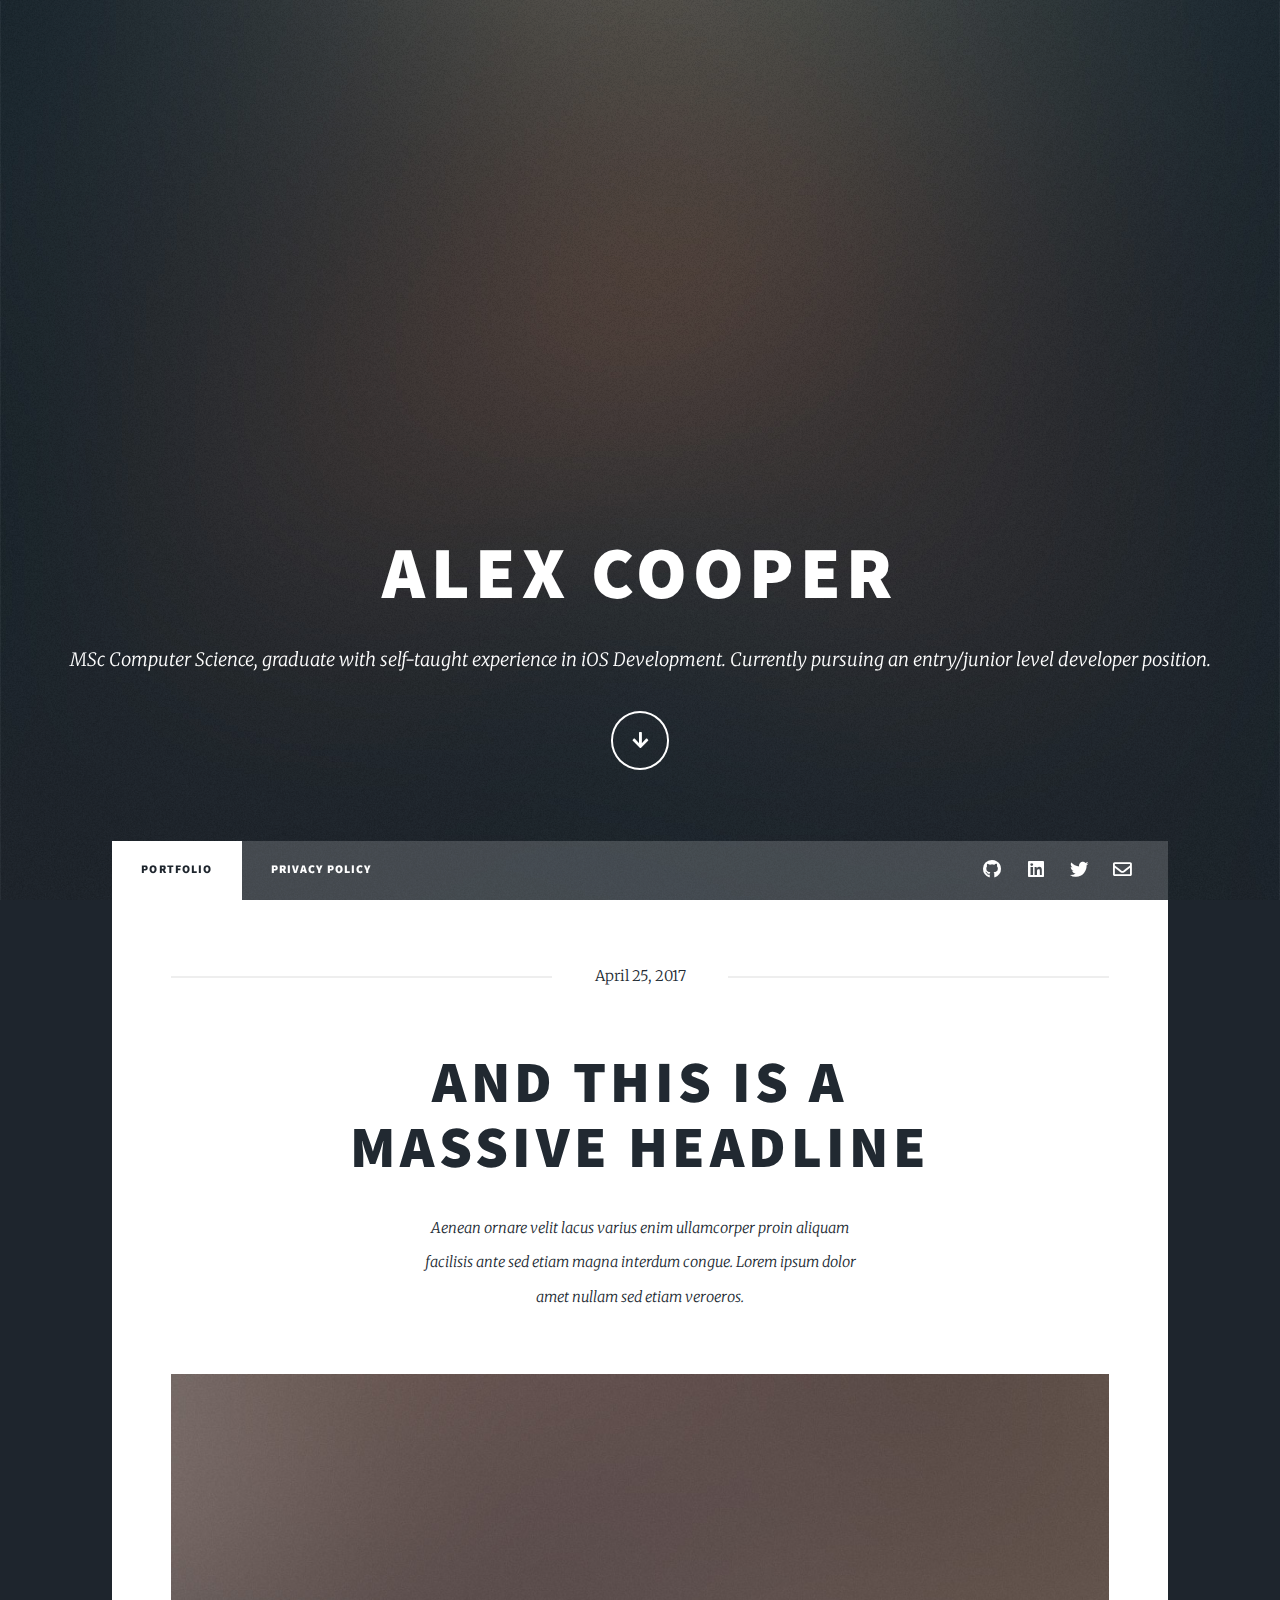
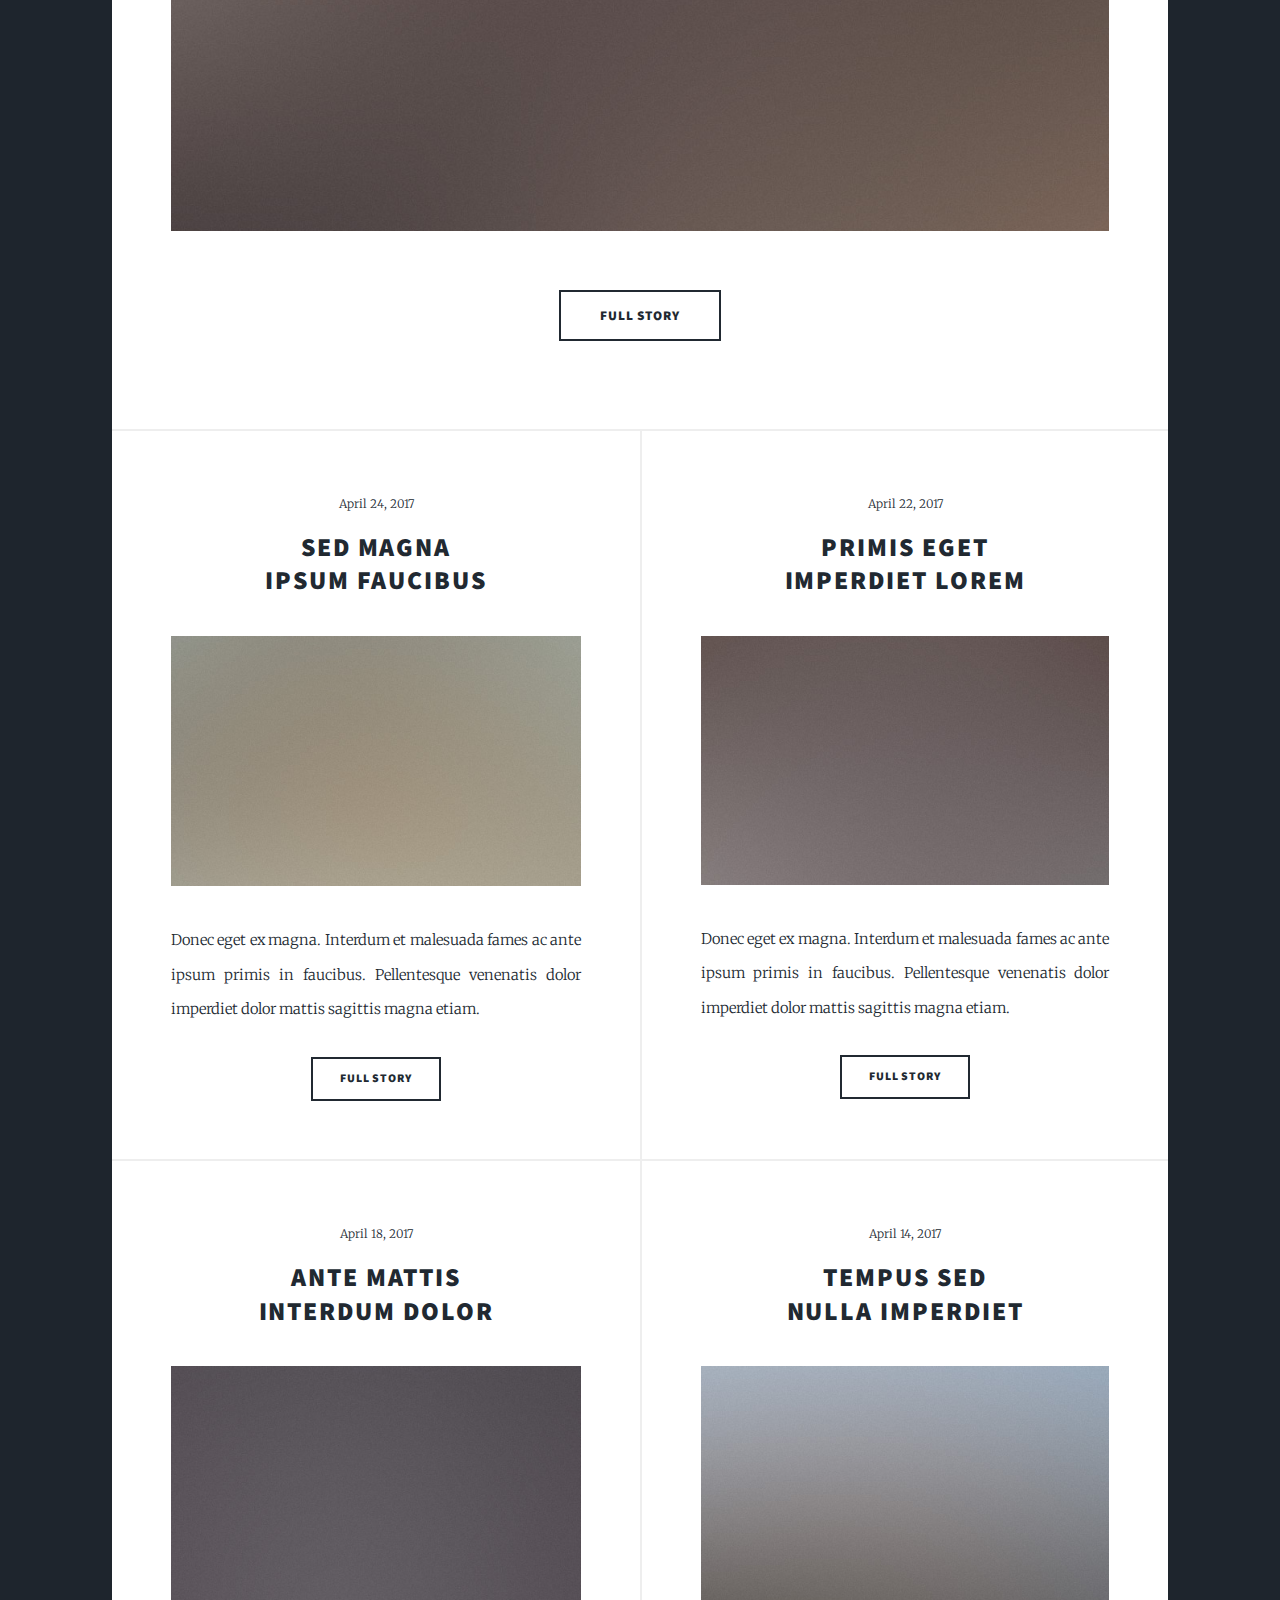
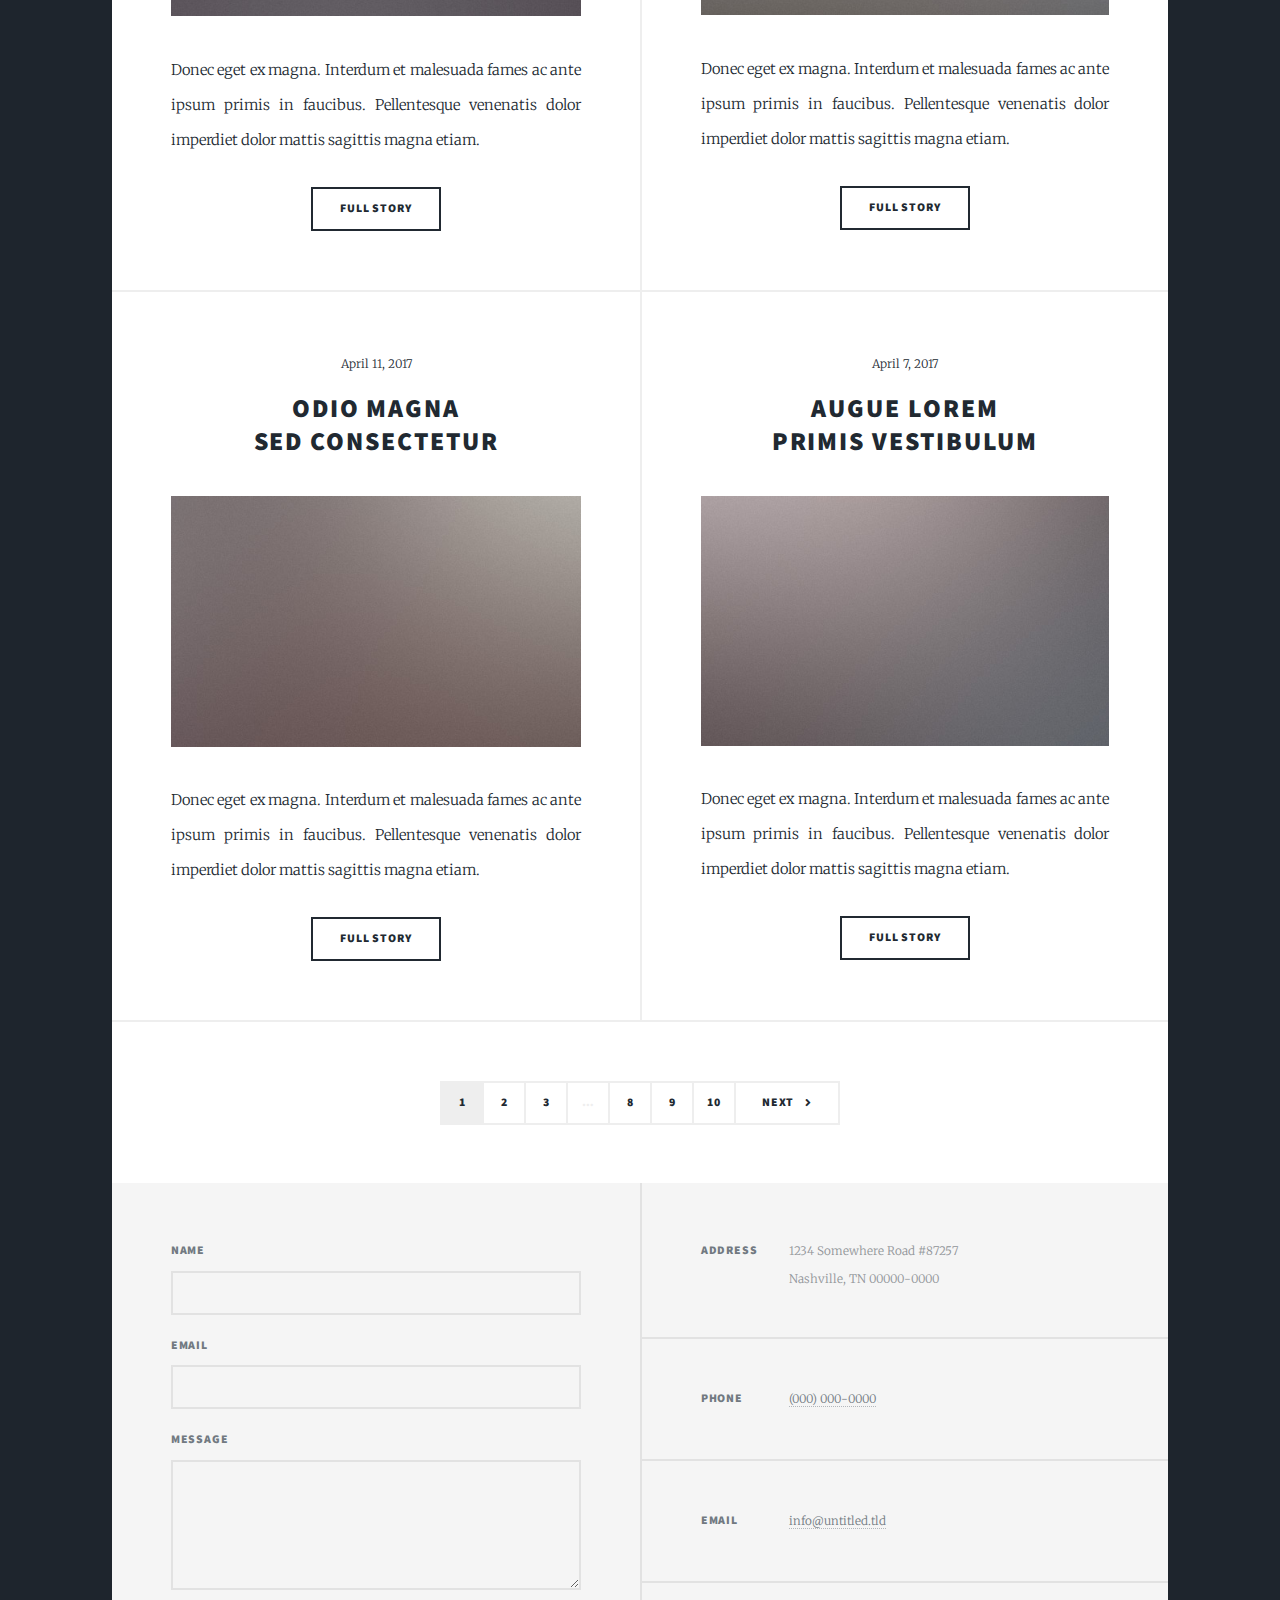
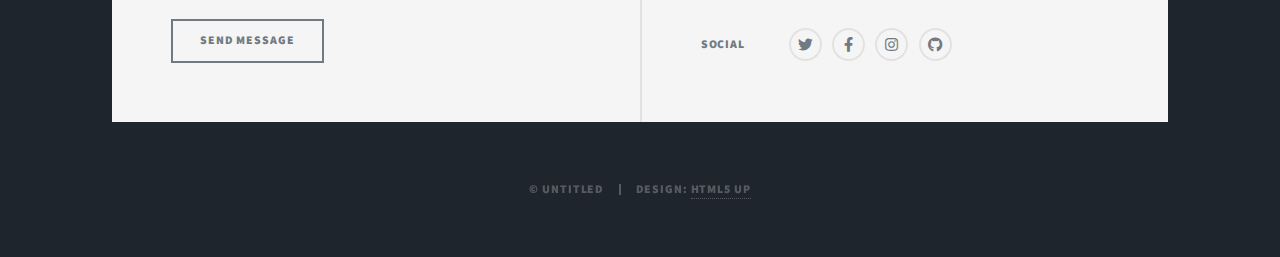
==== commit 2f22b4bc: "Modified header and intro, Nav bar icons now link to my socials" ====
--- a/index.html
+++ b/index.html
@@ -6,7 +6,7 @@
 -->
 <html>
 	<head>
-		<title>Massively by HTML5 UP</title>
+		<title>Alex Cooper Portfolio</title>
 		<meta charset="utf-8" />
 		<meta name="viewport" content="width=device-width, initial-scale=1, user-scalable=no" />
 		<link rel="stylesheet" href="assets/css/main.css" />
@@ -19,10 +19,8 @@
 
 				<!-- Intro -->
 					<div id="intro">
-						<h1>This is<br />
-						Massively</h1>
-						<p>A free, fully responsive HTML5 + CSS3 site template designed by <a href="https://twitter.com/ajlkn">@ajlkn</a> for <a href="https://html5up.net">HTML5 UP</a><br />
-						and released for free under the <a href="https://html5up.net/license">Creative Commons license</a>.</p>
+						<h1>Alex Cooper</h1>
+						<p>MSc Computer Science, graduate with self-taught experience in iOS Development. Currently pursuing an entry/junior level developer position.</p>
 						<ul class="actions">
 							<li><a href="#header" class="button icon solid solo fa-arrow-down scrolly">Continue</a></li>
 						</ul>
@@ -30,21 +28,21 @@
 
 				<!-- Header -->
 					<header id="header">
-						<a href="index.html" class="logo">Massively</a>
+						<a href="index.html" class="logo">Alex Cooper</a>
 					</header>
 
 				<!-- Nav -->
 					<nav id="nav">
 						<ul class="links">
-							<li class="active"><a href="index.html">This is Massively</a></li>
-							<li><a href="generic.html">Generic Page</a></li>
-							<li><a href="elements.html">Elements Reference</a></li>
+							<li class="active"><a href="index.html">Portfolio</a></li>
+							<li><a href="generic.html">Privacy Policy</a></li>
 						</ul>
-						<ul class="icons">
-							<li><a href="#" class="icon brands fa-twitter"><span class="label">Twitter</span></a></li>
-							<li><a href="#" class="icon brands fa-facebook-f"><span class="label">Facebook</span></a></li>
-							<li><a href="#" class="icon brands fa-instagram"><span class="label">Instagram</span></a></li>
-							<li><a href="#" class="icon brands fa-github"><span class="label">GitHub</span></a></li>
+						<ul class="icons">							
+							<li><a href="https://github.com/Cooparr" class="icon brands fa-github"><span class="label">GitHub</span></a></li>
+							<li><a href="https://www.linkedin.com/in/alexandercooper/" class="icon brands fa-linkedin"><span class="label">LinkedIn</span></a></li>							
+							<li><a href="https://twitter.com/ACooparr" class="icon brands fa-twitter"><span class="label">Twitter</span></a></li>
+							<li><a href="mailto:cooparr@hotmail.co.uk?body=Hello Alex," class="icon fas fa-envelope"><span class="label">Email Me</span></a></li>
+
 						</ul>
 					</nav>
 
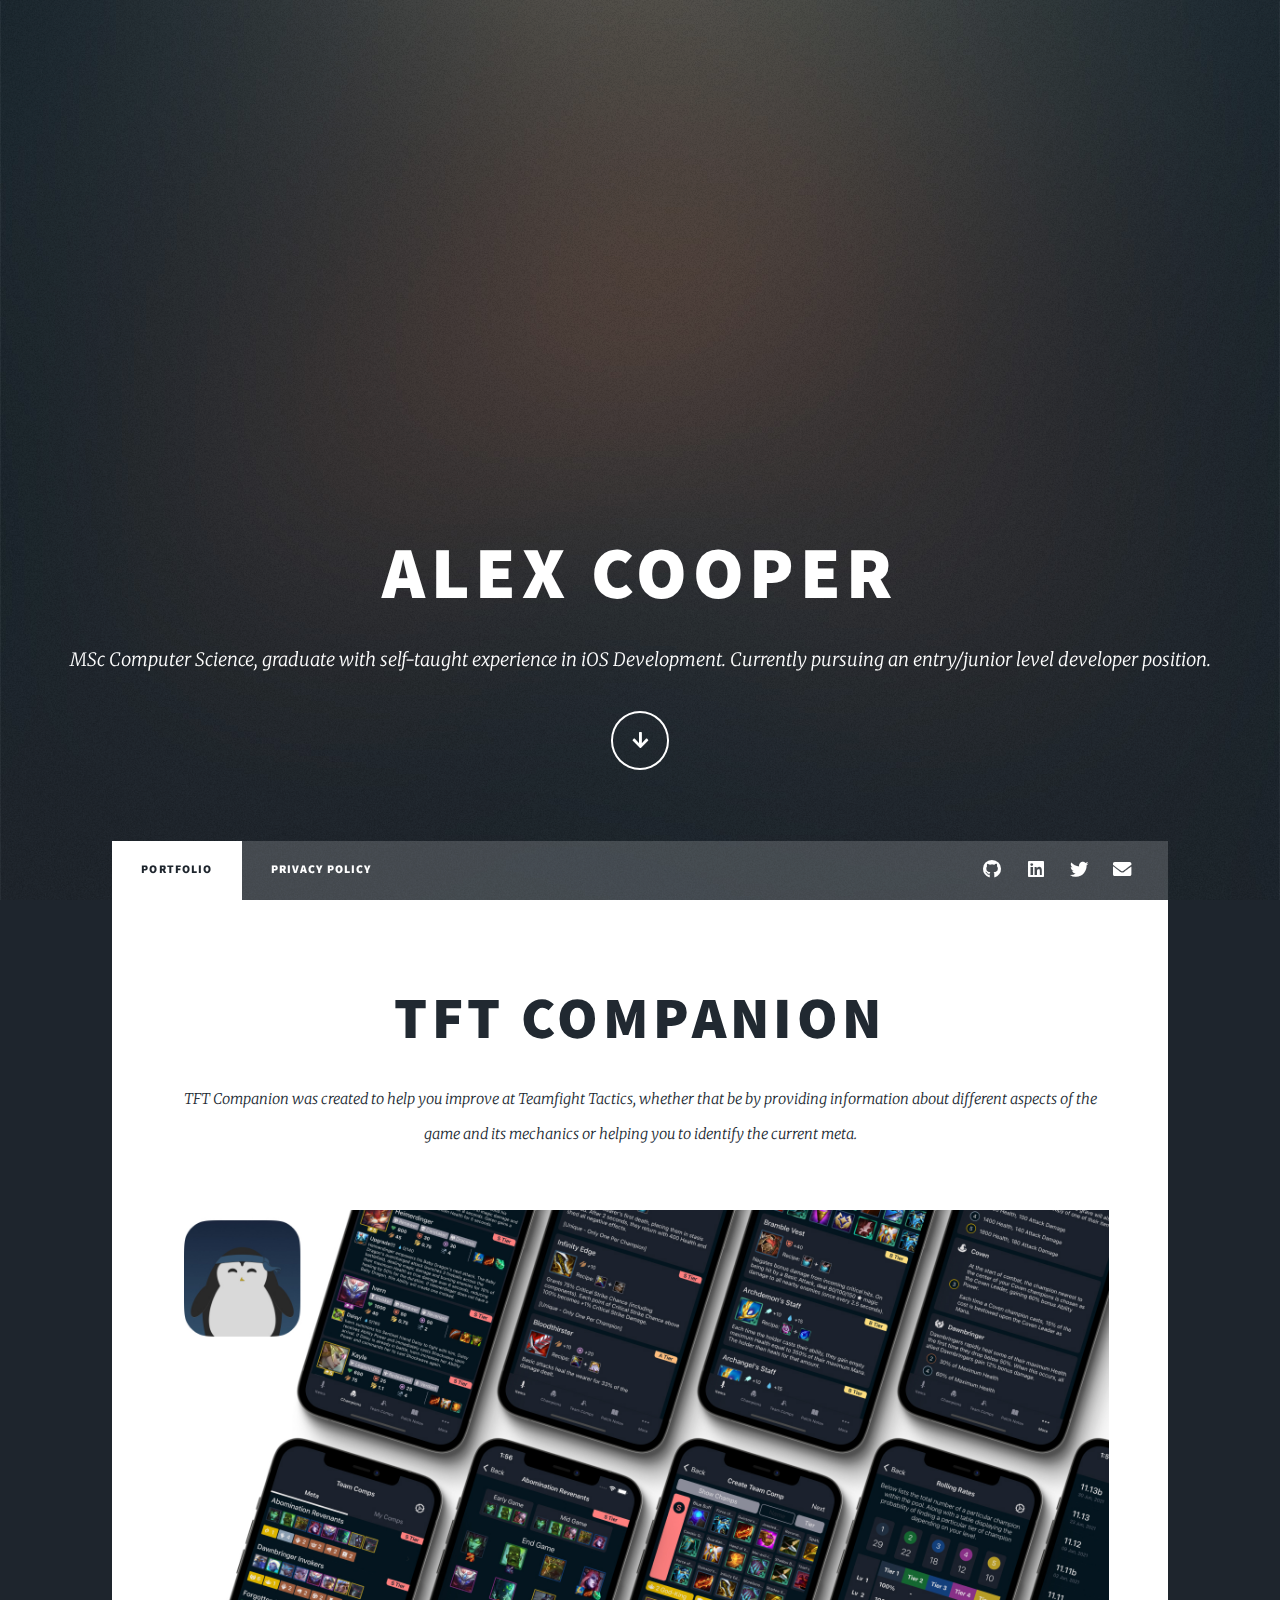
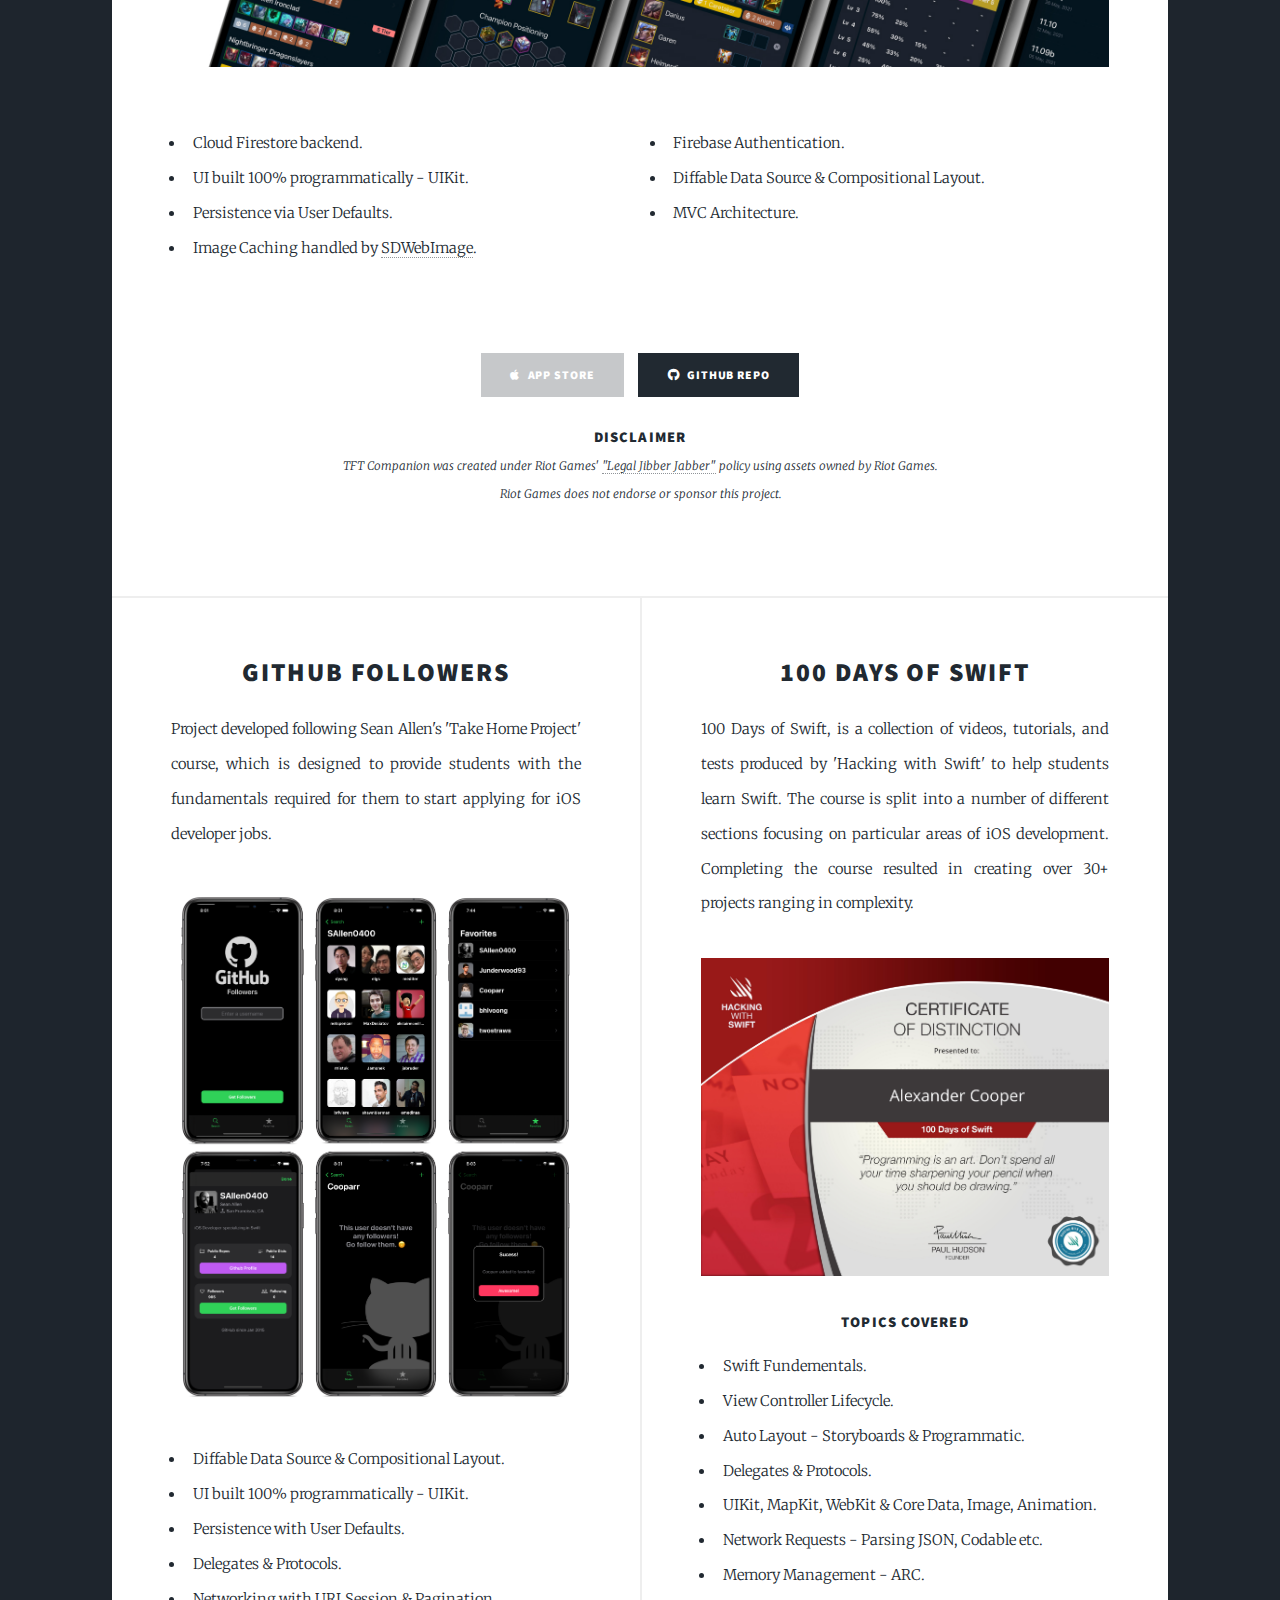
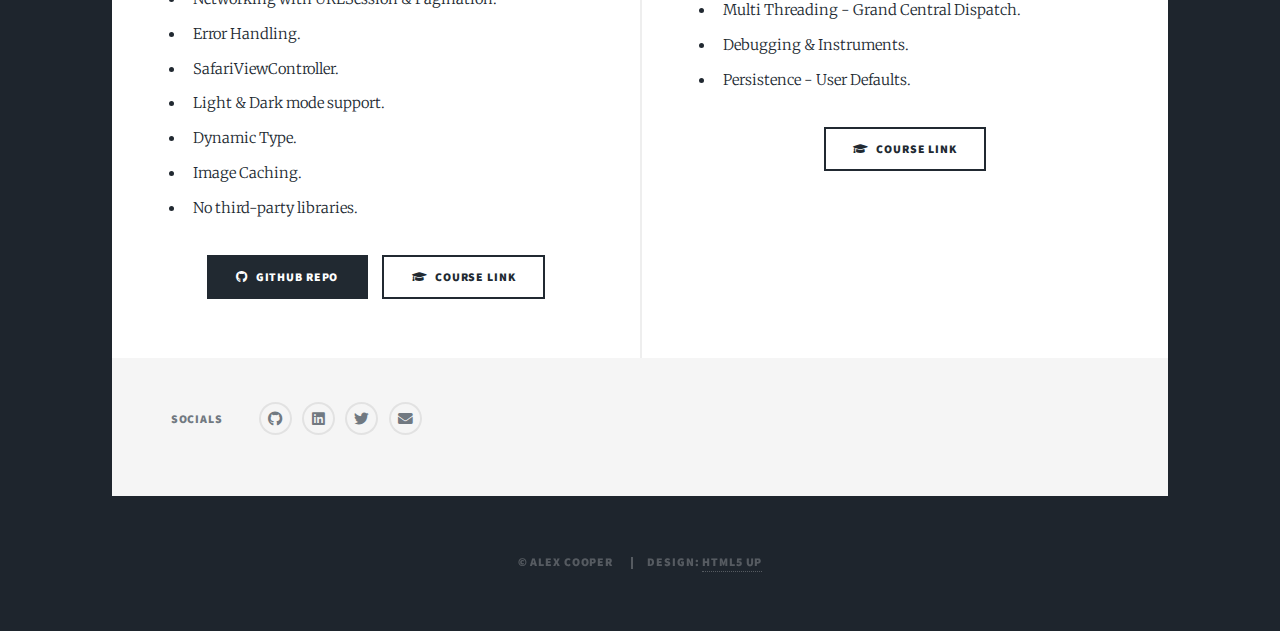
==== commit 8c2c1374: "Major changes to the index.html file. Now represnts a portfolio for me." ====
--- a/index.html
+++ b/index.html
@@ -5,223 +5,216 @@
 	Free for personal and commercial use under the CCA 3.0 license (html5up.net/license)
 -->
 <html>
-	<head>
-		<title>Alex Cooper Portfolio</title>
-		<meta charset="utf-8" />
-		<meta name="viewport" content="width=device-width, initial-scale=1, user-scalable=no" />
-		<link rel="stylesheet" href="assets/css/main.css" />
-		<noscript><link rel="stylesheet" href="assets/css/noscript.css" /></noscript>
-	</head>
-	<body class="is-preload">
-
-		<!-- Wrapper -->
-			<div id="wrapper" class="fade-in">
-
-				<!-- Intro -->
-					<div id="intro">
-						<h1>Alex Cooper</h1>
-						<p>MSc Computer Science, graduate with self-taught experience in iOS Development. Currently pursuing an entry/junior level developer position.</p>
-						<ul class="actions">
-							<li><a href="#header" class="button icon solid solo fa-arrow-down scrolly">Continue</a></li>
-						</ul>
+
+<head>
+	<title>Alex Cooper - Portfolio</title>
+	<link rel="icon" href="images/Memoji.png" type="image/jpg">
+	<meta charset="utf-8" />
+	<meta name="viewport" content="width=device-width, initial-scale=1, user-scalable=no" />
+	<link rel="stylesheet" href="assets/css/main.css" />
+	<noscript>
+		<link rel="stylesheet" href="assets/css/noscript.css" />
+	</noscript>
+</head>
+
+<body class="is-preload">
+
+	<!-- Wrapper -->
+	<div id="wrapper" class="fade-in">
+
+		<!-- Intro -->
+		<div id="intro">
+			<h1>Alex Cooper</h1>
+			<p>
+				MSc Computer Science, graduate with self-taught experience in iOS Development. Currently pursuing an
+				entry/junior level developer position.
+			</p>
+			<ul class="actions">
+				<li><a href="#header" class="button icon solid solo fa-arrow-down scrolly">Continue</a></li>
+			</ul>
+		</div>
+
+		<!-- Header -->
+		<header id="header">
+			<a href="index.html" class="logo">Alex Cooper</a>
+		</header>
+
+		<!-- Nav -->
+		<nav id="nav">
+			<ul class="links">
+				<li class="active"><a href="index.html">Portfolio</a></li>
+				<li><a href="privacypolicy.html">Privacy Policy</a></li>
+			</ul>
+			<ul class="icons">
+				<li><a href="https://github.com/Cooparr" target="_blank" class="icon brands fa-github"><span
+							class="label">GitHub</span></a></li>
+				<li><a href="https://www.linkedin.com/in/alexandercooper/" target="_blank"
+						class="icon brands fa-linkedin"><span class="label">LinkedIn</span></a></li>
+				<li><a href="https://twitter.com/ACooparr" target="_blank" class="icon brands fa-twitter"><span
+							class="label">Twitter</span></a></li>
+				<li><a href="mailto:cooparr@hotmail.co.uk?body=Hello Alex," target="_blank"
+						class="icon solid fas fa-envelope"><span class="label">Email Me</span></a></li>
+			</ul>
+		</nav>
+
+		<!-- Main -->
+		<div id="main">
+
+			<!-- TFT Companion -->
+			<article class="post featured">
+				<header class="major">
+					<h2><a href="#" target="_blank">TFT Companion</a></h2>
+					<p>TFT Companion was created to help you improve at Teamfight Tactics, whether that be by providing
+						information about different aspects of the game and its mechanics or helping you to identify the
+						current meta.</p>
+					<a href="#" target="_blank" class="image main"><img src="images/TFTCompanionPreview.jpg"
+							alt="" /></a>
+					<div class="row">
+						<div class="col-6 col-12-small">
+							<ul>
+								<li>Cloud Firestore backend.</li>
+								<li>UI built 100% programmatically - UIKit.</li>
+								<li>Persistence via User Defaults.</li>
+								<li>Image Caching handled by <a href="https://github.com/SDWebImage/SDWebImage"
+										target="_blank">SDWebImage</a>.</li>
+							</ul>
+						</div>
+						<div class="col-6 col-12-small">
+							<ul>
+								<li>Firebase Authentication.</li>
+								<li>Diffable Data Source & Compositional Layout.</li>
+								<li>MVC Architecture.</li>
+							</ul>
+						</div>
 					</div>
-
-				<!-- Header -->
-					<header id="header">
-						<a href="index.html" class="logo">Alex Cooper</a>
+				</header>
+
+				<ul class="actions special">
+					<li><a href="#" target="_blank" class="button primary disabled icon brands alt fa-apple">App
+							Store</a></li>
+					<li><a href="https://github.com/Cooparr/TeamFightTactics" target="_blank"
+							class="button primary icon solid brands alt fa-github">GitHub Repo</a></li>
+				</ul>
+
+				<header>
+					<h4>Disclaimer</h4>
+					<p>TFT Companion was created under Riot Games' <a href="https://www.riotgames.com/en/legal"
+							target="_blank">"Legal Jibber Jabber"</a> policy using assets owned by Riot Games. <br>Riot
+						Games does not endorse or sponsor this project.</p>
+				</header>
+			</article>
+
+			<!-- Posts -->
+			<section class="posts">
+				<article>
+					<header>
+						<h2><a href="https://github.com/Cooparr/GHFollowers" target="_blank">GitHub Followers</a></h2>
 					</header>
 
-				<!-- Nav -->
-					<nav id="nav">
-						<ul class="links">
-							<li class="active"><a href="index.html">Portfolio</a></li>
-							<li><a href="generic.html">Privacy Policy</a></li>
-						</ul>
-						<ul class="icons">							
-							<li><a href="https://github.com/Cooparr" class="icon brands fa-github"><span class="label">GitHub</span></a></li>
-							<li><a href="https://www.linkedin.com/in/alexandercooper/" class="icon brands fa-linkedin"><span class="label">LinkedIn</span></a></li>							
-							<li><a href="https://twitter.com/ACooparr" class="icon brands fa-twitter"><span class="label">Twitter</span></a></li>
-							<li><a href="mailto:cooparr@hotmail.co.uk?body=Hello Alex," class="icon fas fa-envelope"><span class="label">Email Me</span></a></li>
-
-						</ul>
-					</nav>
-
-				<!-- Main -->
-					<div id="main">
-
-						<!-- Featured Post -->
-							<article class="post featured">
-								<header class="major">
-									<span class="date">April 25, 2017</span>
-									<h2><a href="#">And this is a<br />
-									massive headline</a></h2>
-									<p>Aenean ornare velit lacus varius enim ullamcorper proin aliquam<br />
-									facilisis ante sed etiam magna interdum congue. Lorem ipsum dolor<br />
-									amet nullam sed etiam veroeros.</p>
-								</header>
-								<a href="#" class="image main"><img src="images/pic01.jpg" alt="" /></a>
-								<ul class="actions special">
-									<li><a href="#" class="button large">Full Story</a></li>
-								</ul>
-							</article>
-
-						<!-- Posts -->
-							<section class="posts">
-								<article>
-									<header>
-										<span class="date">April 24, 2017</span>
-										<h2><a href="#">Sed magna<br />
-										ipsum faucibus</a></h2>
-									</header>
-									<a href="#" class="image fit"><img src="images/pic02.jpg" alt="" /></a>
-									<p>Donec eget ex magna. Interdum et malesuada fames ac ante ipsum primis in faucibus. Pellentesque venenatis dolor imperdiet dolor mattis sagittis magna etiam.</p>
-									<ul class="actions special">
-										<li><a href="#" class="button">Full Story</a></li>
-									</ul>
-								</article>
-								<article>
-									<header>
-										<span class="date">April 22, 2017</span>
-										<h2><a href="#">Primis eget<br />
-										imperdiet lorem</a></h2>
-									</header>
-									<a href="#" class="image fit"><img src="images/pic03.jpg" alt="" /></a>
-									<p>Donec eget ex magna. Interdum et malesuada fames ac ante ipsum primis in faucibus. Pellentesque venenatis dolor imperdiet dolor mattis sagittis magna etiam.</p>
-									<ul class="actions special">
-										<li><a href="#" class="button">Full Story</a></li>
-									</ul>
-								</article>
-								<article>
-									<header>
-										<span class="date">April 18, 2017</span>
-										<h2><a href="#">Ante mattis<br />
-										interdum dolor</a></h2>
-									</header>
-									<a href="#" class="image fit"><img src="images/pic04.jpg" alt="" /></a>
-									<p>Donec eget ex magna. Interdum et malesuada fames ac ante ipsum primis in faucibus. Pellentesque venenatis dolor imperdiet dolor mattis sagittis magna etiam.</p>
-									<ul class="actions special">
-										<li><a href="#" class="button">Full Story</a></li>
-									</ul>
-								</article>
-								<article>
-									<header>
-										<span class="date">April 14, 2017</span>
-										<h2><a href="#">Tempus sed<br />
-										nulla imperdiet</a></h2>
-									</header>
-									<a href="#" class="image fit"><img src="images/pic05.jpg" alt="" /></a>
-									<p>Donec eget ex magna. Interdum et malesuada fames ac ante ipsum primis in faucibus. Pellentesque venenatis dolor imperdiet dolor mattis sagittis magna etiam.</p>
-									<ul class="actions special">
-										<li><a href="#" class="button">Full Story</a></li>
-									</ul>
-								</article>
-								<article>
-									<header>
-										<span class="date">April 11, 2017</span>
-										<h2><a href="#">Odio magna<br />
-										sed consectetur</a></h2>
-									</header>
-									<a href="#" class="image fit"><img src="images/pic06.jpg" alt="" /></a>
-									<p>Donec eget ex magna. Interdum et malesuada fames ac ante ipsum primis in faucibus. Pellentesque venenatis dolor imperdiet dolor mattis sagittis magna etiam.</p>
-									<ul class="actions special">
-										<li><a href="#" class="button">Full Story</a></li>
-									</ul>
-								</article>
-								<article>
-									<header>
-										<span class="date">April 7, 2017</span>
-										<h2><a href="#">Augue lorem<br />
-										primis vestibulum</a></h2>
-									</header>
-									<a href="#" class="image fit"><img src="images/pic07.jpg" alt="" /></a>
-									<p>Donec eget ex magna. Interdum et malesuada fames ac ante ipsum primis in faucibus. Pellentesque venenatis dolor imperdiet dolor mattis sagittis magna etiam.</p>
-									<ul class="actions special">
-										<li><a href="#" class="button">Full Story</a></li>
-									</ul>
-								</article>
-							</section>
-
-						<!-- Footer -->
-							<footer>
-								<div class="pagination">
-									<!--<a href="#" class="previous">Prev</a>-->
-									<a href="#" class="page active">1</a>
-									<a href="#" class="page">2</a>
-									<a href="#" class="page">3</a>
-									<span class="extra">&hellip;</span>
-									<a href="#" class="page">8</a>
-									<a href="#" class="page">9</a>
-									<a href="#" class="page">10</a>
-									<a href="#" class="next">Next</a>
-								</div>
-							</footer>
-
-					</div>
-
-				<!-- Footer -->
-					<footer id="footer">
-						<section>
-							<form method="post" action="#">
-								<div class="fields">
-									<div class="field">
-										<label for="name">Name</label>
-										<input type="text" name="name" id="name" />
-									</div>
-									<div class="field">
-										<label for="email">Email</label>
-										<input type="text" name="email" id="email" />
-									</div>
-									<div class="field">
-										<label for="message">Message</label>
-										<textarea name="message" id="message" rows="3"></textarea>
-									</div>
-								</div>
-								<ul class="actions">
-									<li><input type="submit" value="Send Message" /></li>
-								</ul>
-							</form>
-						</section>
-						<section class="split contact">
-							<section class="alt">
-								<h3>Address</h3>
-								<p>1234 Somewhere Road #87257<br />
-								Nashville, TN 00000-0000</p>
-							</section>
-							<section>
-								<h3>Phone</h3>
-								<p><a href="#">(000) 000-0000</a></p>
-							</section>
-							<section>
-								<h3>Email</h3>
-								<p><a href="#">info@untitled.tld</a></p>
-							</section>
-							<section>
-								<h3>Social</h3>
-								<ul class="icons alt">
-									<li><a href="#" class="icon brands alt fa-twitter"><span class="label">Twitter</span></a></li>
-									<li><a href="#" class="icon brands alt fa-facebook-f"><span class="label">Facebook</span></a></li>
-									<li><a href="#" class="icon brands alt fa-instagram"><span class="label">Instagram</span></a></li>
-									<li><a href="#" class="icon brands alt fa-github"><span class="label">GitHub</span></a></li>
-								</ul>
-							</section>
-						</section>
-					</footer>
-
-				<!-- Copyright -->
-					<div id="copyright">
-						<ul><li>&copy; Untitled</li><li>Design: <a href="https://html5up.net">HTML5 UP</a></li></ul>
-					</div>
-
-			</div>
-
-		<!-- Scripts -->
-			<script src="assets/js/jquery.min.js"></script>
-			<script src="assets/js/jquery.scrollex.min.js"></script>
-			<script src="assets/js/jquery.scrolly.min.js"></script>
-			<script src="assets/js/browser.min.js"></script>
-			<script src="assets/js/breakpoints.min.js"></script>
-			<script src="assets/js/util.js"></script>
-			<script src="assets/js/main.js"></script>
-
-	</body>
+
+					<p>Project developed following Sean Allen's 'Take Home Project' course, which is designed to provide
+						students with the fundamentals required for them to start applying for iOS developer jobs.
+					</p>
+					<a href="images/GHFollowersScreenshots.png" target="_blank" class="image fit thumb"><img
+							src="images/GHFollowersScreenshots.png" alt="" /></a>
+					<ul>
+						<li>Diffable Data Source &amp; Compositional Layout.</li>
+						<li>UI built 100% programmatically - UIKit.</li>
+						<li>Persistence with User Defaults.</li>
+						<li>Delegates &amp; Protocols.</li>
+						<li>Networking with URLSession & Pagination.</li>
+						<li>Error Handling.</li>
+						<li>SafariViewController.</li>
+						<li>Light &amp; Dark mode support.</li>
+						<li>Dynamic Type.</li>
+						<li>Image Caching.</li>
+						<li>No third-party libraries.</li>
+					</ul>
+
+					<ul class="actions special">
+						<li><a href="https://github.com/Cooparr/GHFollowers" target="_blank"
+								class="button primary icon brands alt fa-github">GitHub Repo</a></li>
+						<li><a href="https://seanallen.teachable.com/p/take-home" target="_blank"
+								class="button icon solid fas fa-graduation-cap icon">Course Link</a></li>
+					</ul>
+				</article>
+
+				<article>
+					<header>
+						<h2><a href="https://www.hackingwithswift.com/100">100 Days of Swift</a></h2>
+					</header>
+
+					<p>
+						100 Days of Swift, is a collection of videos, tutorials, and tests produced by 'Hacking with
+						Swift' to help students learn Swift. The course is split into a number of different sections
+						focusing on particular areas of iOS development. Completing the course resulted in creating over
+						30+ projects ranging in complexity.
+					</p>
+
+					<a href="images/100DOSCertificate.jpg" target="_blank" class="image fit">
+						<img src="images/100DOSCertificate.jpg" alt="" />
+					</a>
+
+					<h4>Topics Covered</h4>
+					<ul>
+						<li>Swift Fundementals.</li>
+						<li>View Controller Lifecycle.</li>
+						<li>Auto Layout - Storyboards & Programmatic.</li>
+						<li>Delegates &amp; Protocols.</li>
+						<li>UIKit, MapKit, WebKit &amp; Core Data, Image, Animation.</li>
+						<li>Network Requests - Parsing JSON, Codable etc.</li>
+						<li>Memory Management - ARC.</li>
+						<li>Multi Threading - Grand Central Dispatch.</li>
+						<li>Debugging &amp; Instruments.</li>
+						<li>Persistence - User Defaults.</li>
+					</ul>
+
+					<ul class="actions special">
+						<li><a href="https://www.hackingwithswift.com/100" target="_blank"
+								class="button icon solid fas fa-graduation-cap icon">Course Link</a></li>
+					</ul>
+				</article>
+			</section>
+		</div>
+
+		<!-- Footer -->
+		<footer id="footer">
+			<section class="split contact">
+				<section>
+					<h3>Socials</h3>
+					<ul class="icons alt">
+						<li><a href="https://github.com/Cooparr" target="_blank" class="icon brands alt fa-github"><span
+									class="label">GitHub</span></a></li>
+						<li><a href="https://www.linkedin.com/in/alexandercooper/" target="_blank"
+								class="icon brands alt fa-linkedin"><span class="label">LinkedIn</span></a></li>
+						<li><a href="https://twitter.com/ACooparr" target="_blank"
+								class="icon brands alt fa-twitter"><span class="label">Twitter</span></a></li>
+						<li><a href="mailto:cooparr@hotmail.co.uk?body=Hello Alex," target="_blank"
+								class="icon solid fas fa-envelope"><span class="label">Email Me</span></a></li>
+					</ul>
+				</section>
+			</section>
+		</footer>
+
+		<!-- Copyright -->
+		<div id="copyright">
+			<ul>
+				<li>&copy; Alex Cooper</li>
+				<li>Design: <a href="https://html5up.net" target="_blank">HTML5 UP</a></li>
+			</ul>
+		</div>
+
+	</div>
+
+	<!-- Scripts -->
+	<script src="assets/js/jquery.min.js"></script>
+	<script src="assets/js/jquery.scrollex.min.js"></script>
+	<script src="assets/js/jquery.scrolly.min.js"></script>
+	<script src="assets/js/browser.min.js"></script>
+	<script src="assets/js/breakpoints.min.js"></script>
+	<script src="assets/js/util.js"></script>
+	<script src="assets/js/main.js"></script>
+
+</body>
+
 </html>--- a/assets/css/main.css
+++ b/assets/css/main.css
@@ -1,10 +1,10 @@
 @import url(fontawesome-all.min.css);
 @import url("https://fonts.googleapis.com/css?family=Merriweather:300,700,300italic,700italic|Source+Sans+Pro:900");
 
-/*
-	Massively by HTML5 UP
-	html5up.net | @ajlkn
-	Free for personal and commercial use under the CCA 3.0 license (html5up.net/license)
+/*
+	Massively by HTML5 UP
+	html5up.net | @ajlkn
+	Free for personal and commercial use under the CCA 3.0 license (html5up.net/license)
 */
 
 html, body, div, span, applet, object,
@@ -2854,6 +2854,7 @@
 
 		ul li {
 			padding-left: 0.5rem;
+			text-align: left;
 		}
 
 		ul.divided {
@@ -2942,12 +2943,17 @@
 		header > h4 + p {
 			font-size: 0.8rem;
 			margin-top: -0.75rem;
+			text-align: center;
 		}
 
 		header.major {
 			margin: 0 0 4rem 0;
 			text-align: center;
 		}
+
+			header.major > ul {
+				text-align: left;
+			}
 
 			header.major > :last-child {
 				margin-bottom: 0;
@@ -4008,8 +4014,8 @@
 		#footer button,
 		#footer .button {
 			background-color: transparent;
-			box-shadow: inset 0 0 0 2px #717981;
-			color: #717981 !important;
+			box-shadow: inset 0 0 0 2px #212931;
+			color: #212931 !important;
 		}
 
 			#footer input[type="submit"]:hover,
@@ -4026,7 +4032,7 @@
 			#footer input[type="button"].primary,
 			#footer button.primary,
 			#footer .button.primary {
-				background-color: #717981;
+				background-color: #212931;
 				box-shadow: none;
 				color: #f5f5f5 !important;
 			}
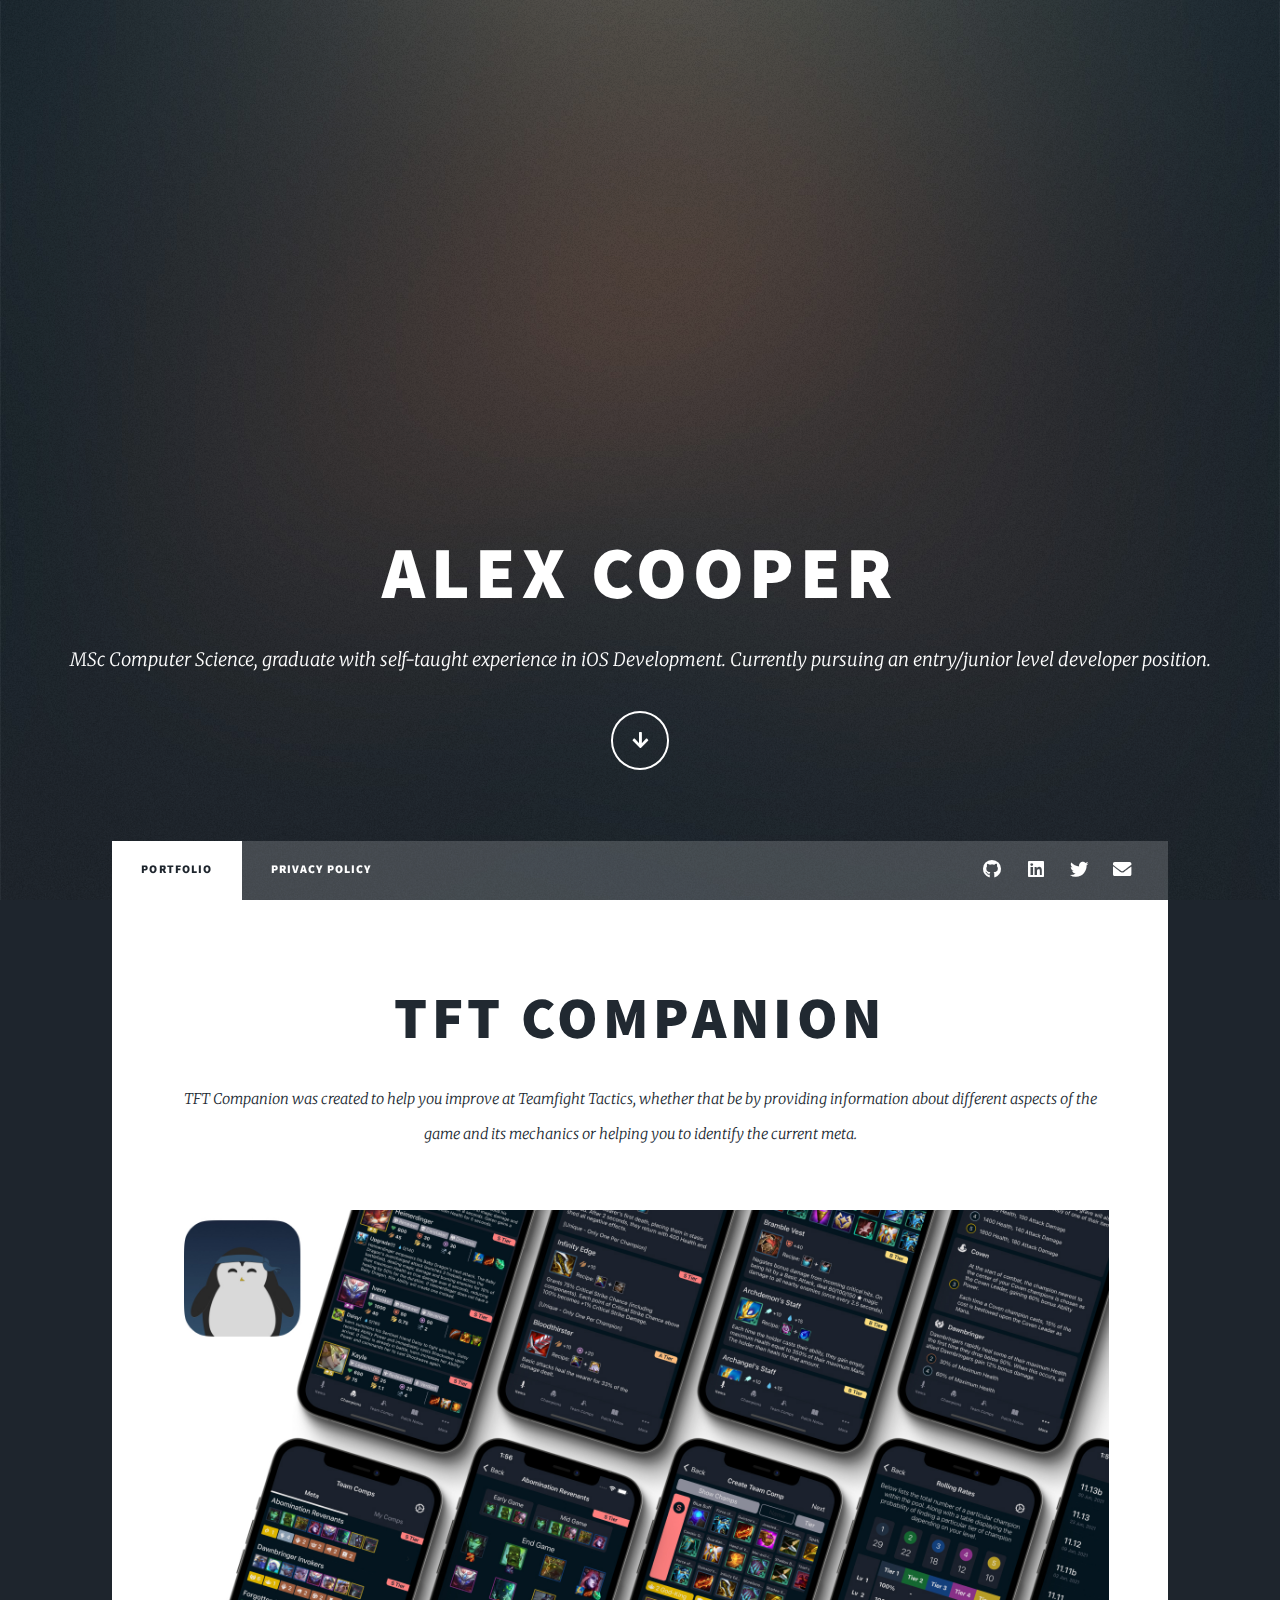
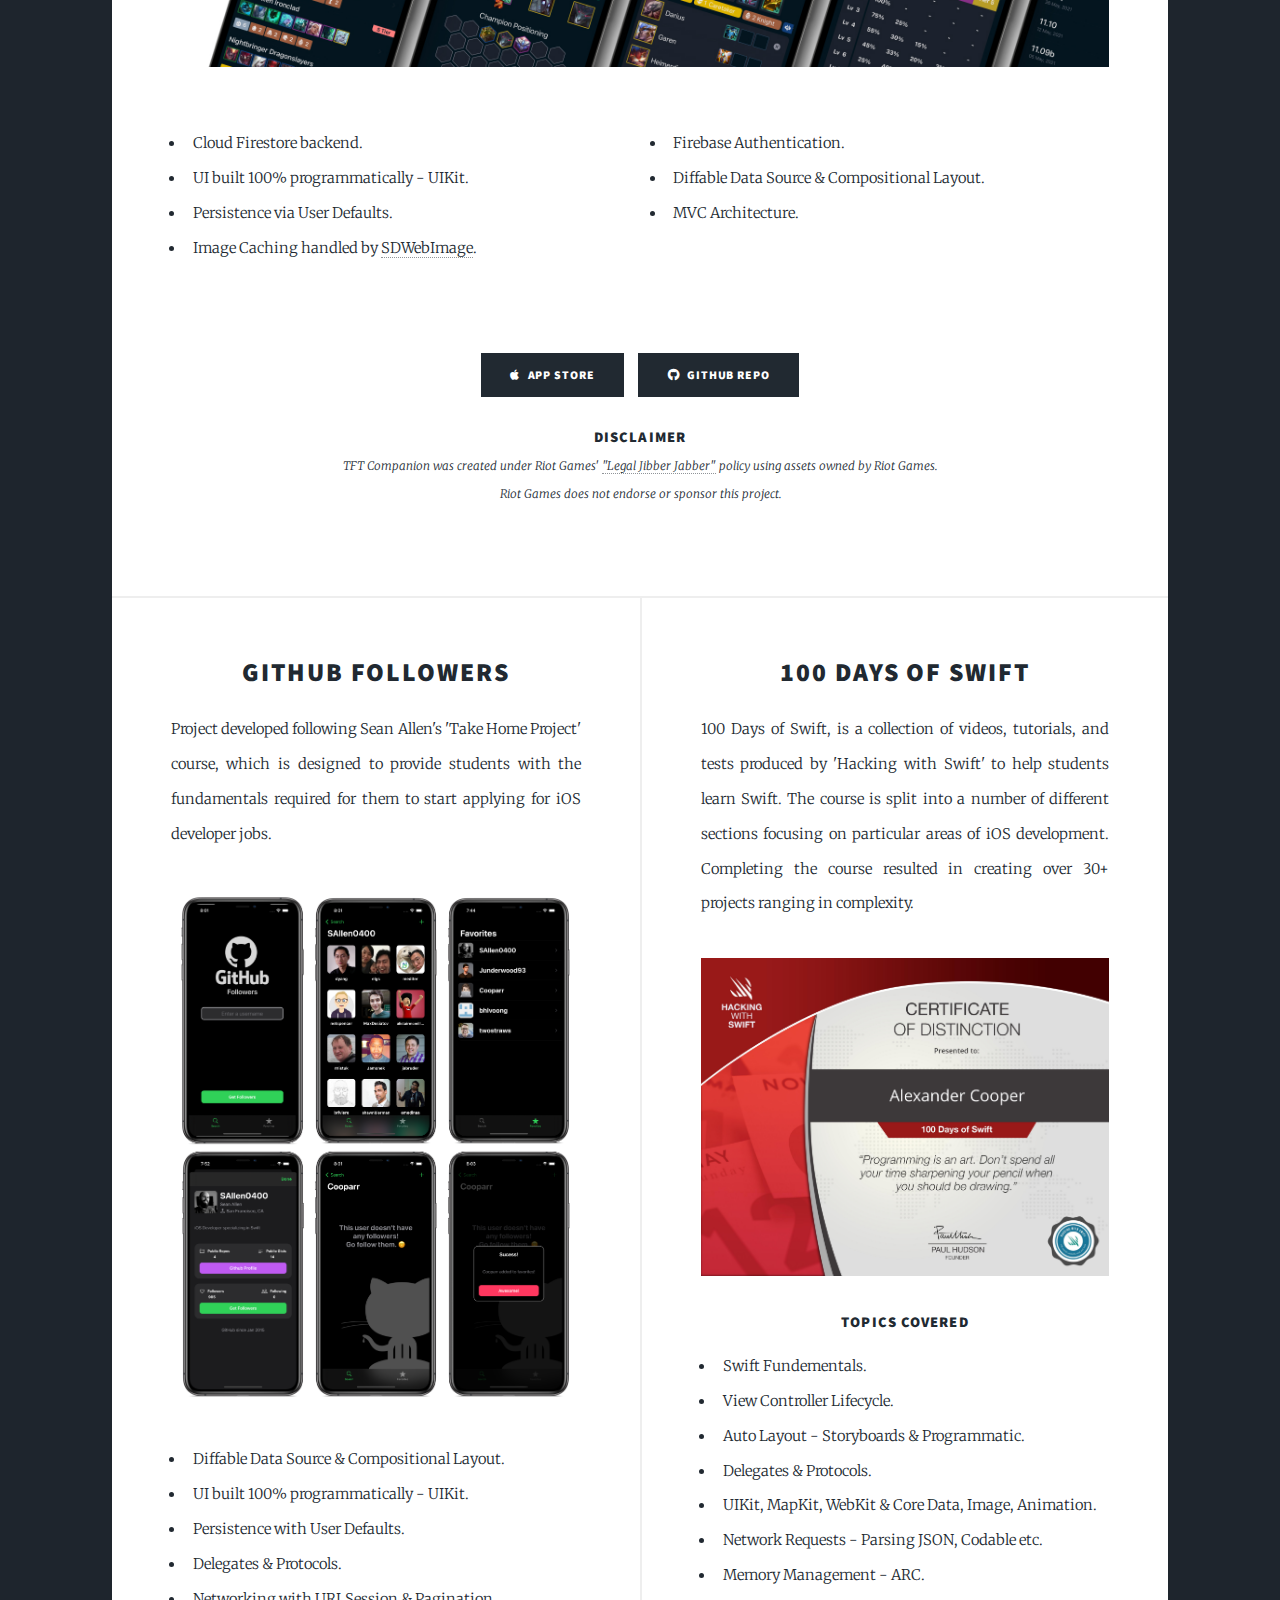
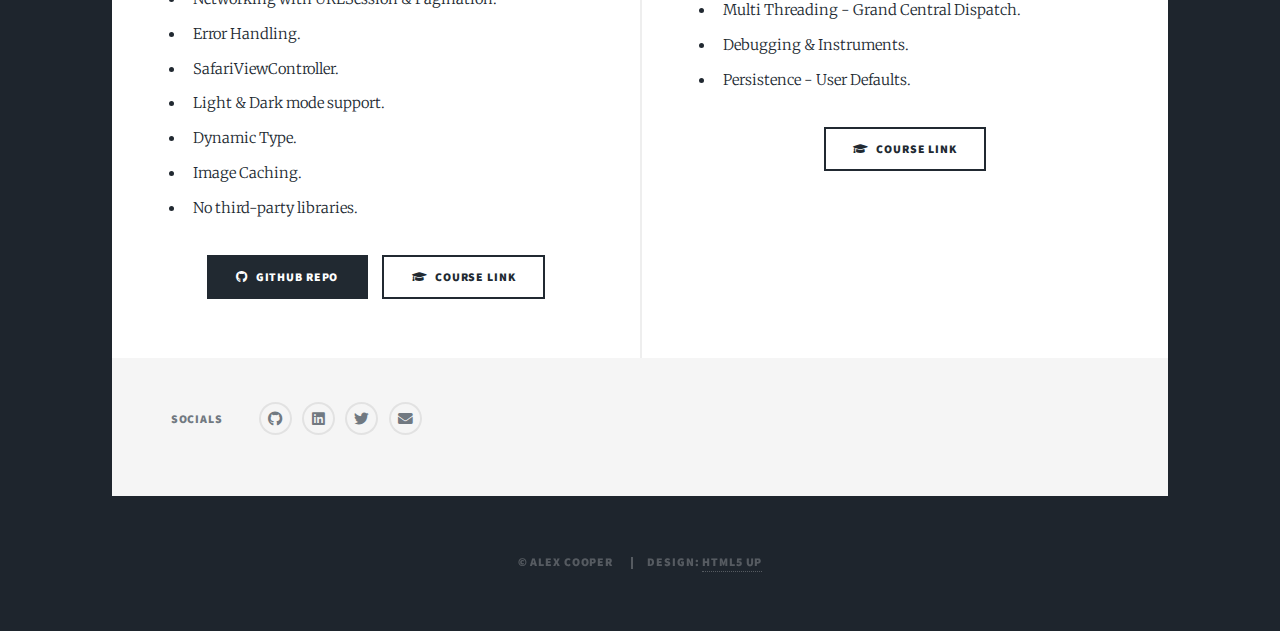
==== commit fddce8b9: "The app store button now is no longer disabled. App was approved!" ====
--- a/index.html
+++ b/index.html
@@ -90,7 +90,7 @@
 				</header>
 
 				<ul class="actions special">
-					<li><a href="#" target="_blank" class="button primary disabled icon brands alt fa-apple">App
+					<li><a href="https://apps.apple.com/us/app/tft-companion/id1531588731" target="_blank" class="button primary icon brands alt fa-apple">App
 							Store</a></li>
 					<li><a href="https://github.com/Cooparr/TeamFightTactics" target="_blank"
 							class="button primary icon solid brands alt fa-github">GitHub Repo</a></li>
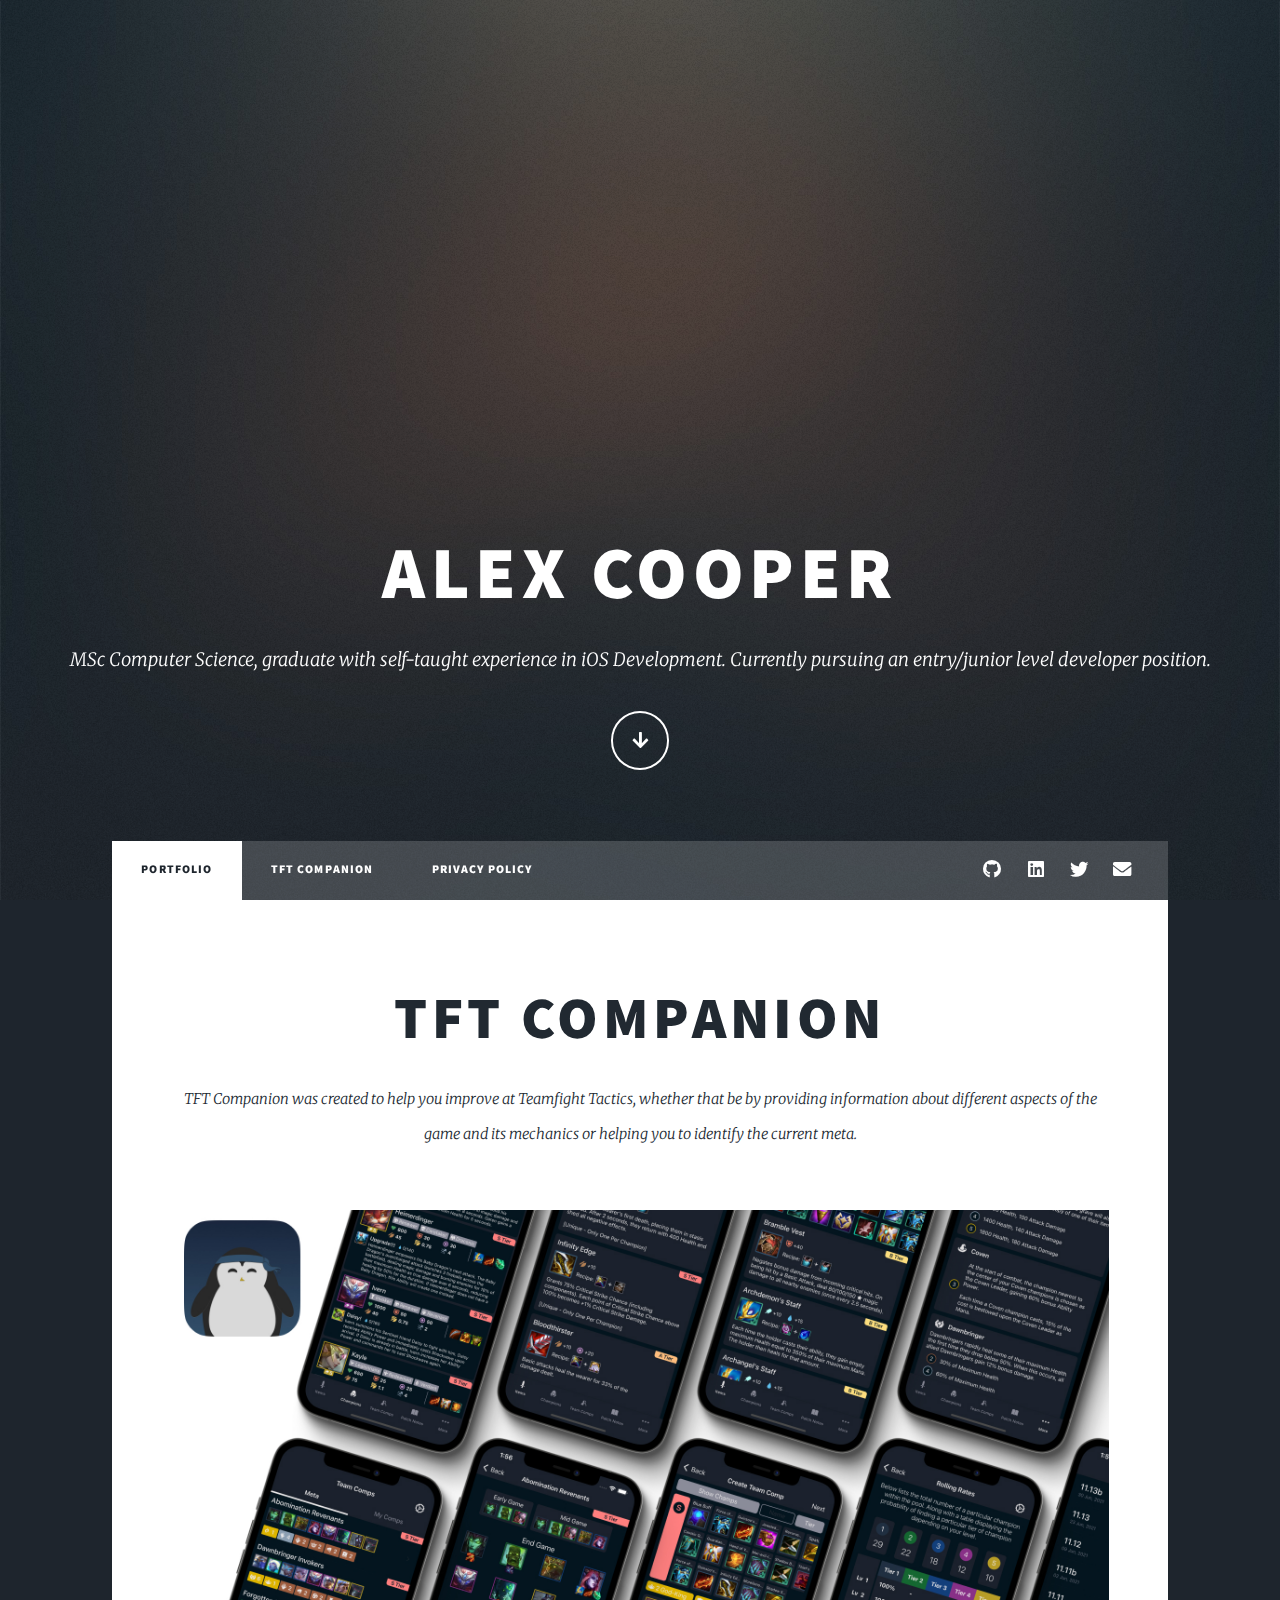
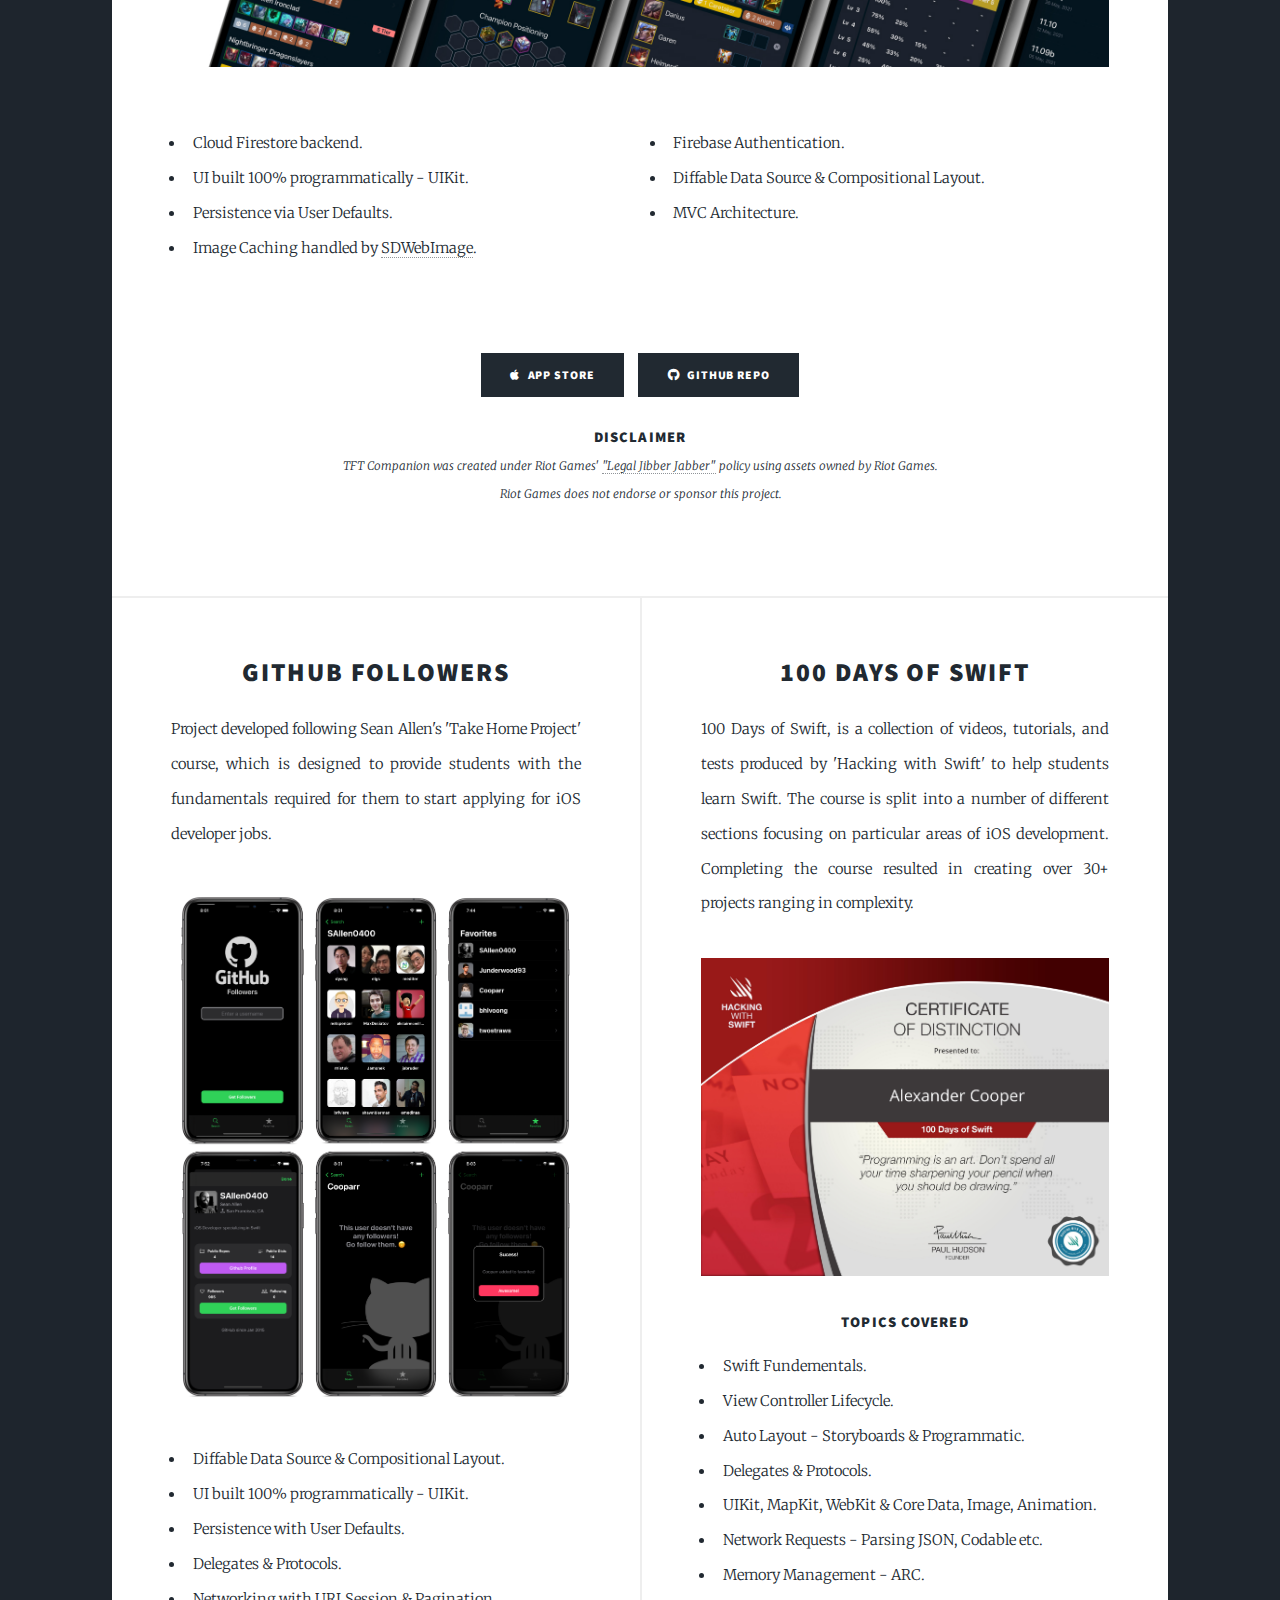
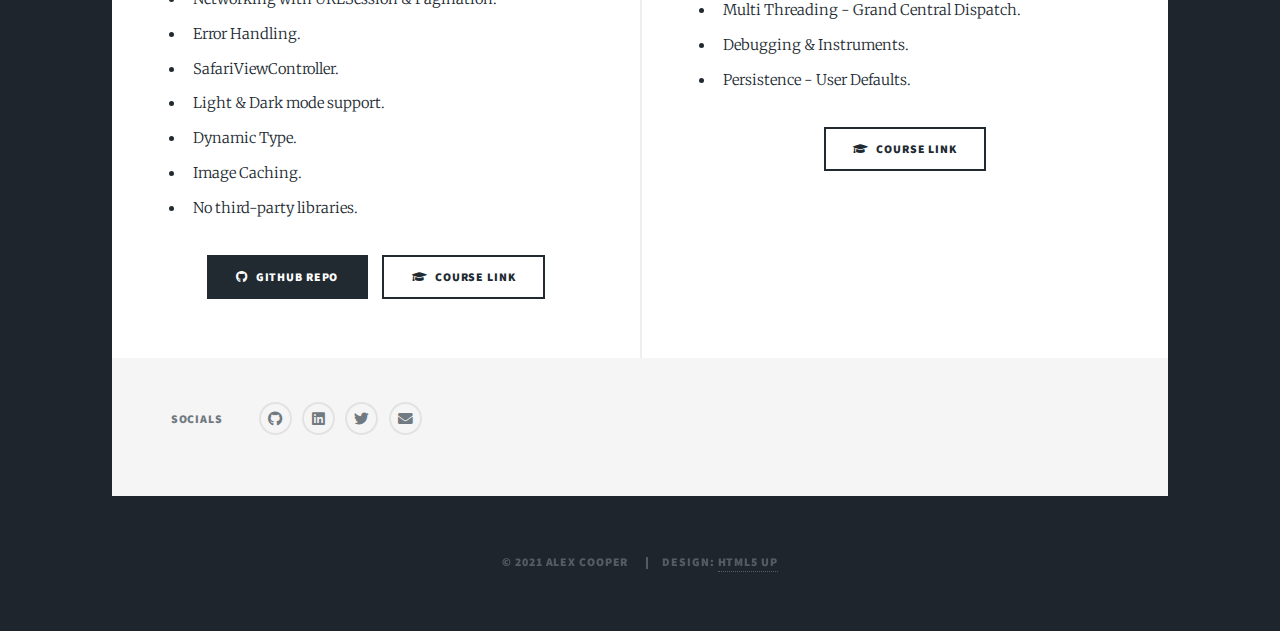
==== commit 6f385f45: "Added a link to the TFT Companion info page." ====
--- a/index.html
+++ b/index.html
@@ -43,7 +43,8 @@
 		<nav id="nav">
 			<ul class="links">
 				<li class="active"><a href="index.html">Portfolio</a></li>
-				<li><a href="privacypolicy.html">Privacy Policy</a></li>
+				<li><a href="TFTCompanion.html">TFT Companion</a></li>
+				<li><a href="privacypolicy.html">Privacy Policy</a></li>				
 			</ul>
 			<ul class="icons">
 				<li><a href="https://github.com/Cooparr" target="_blank" class="icon brands fa-github"><span
@@ -199,7 +200,7 @@
 		<!-- Copyright -->
 		<div id="copyright">
 			<ul>
-				<li>&copy; Alex Cooper</li>
+				<li>&copy; 2021 Alex Cooper</li>
 				<li>Design: <a href="https://html5up.net" target="_blank">HTML5 UP</a></li>
 			</ul>
 		</div>
